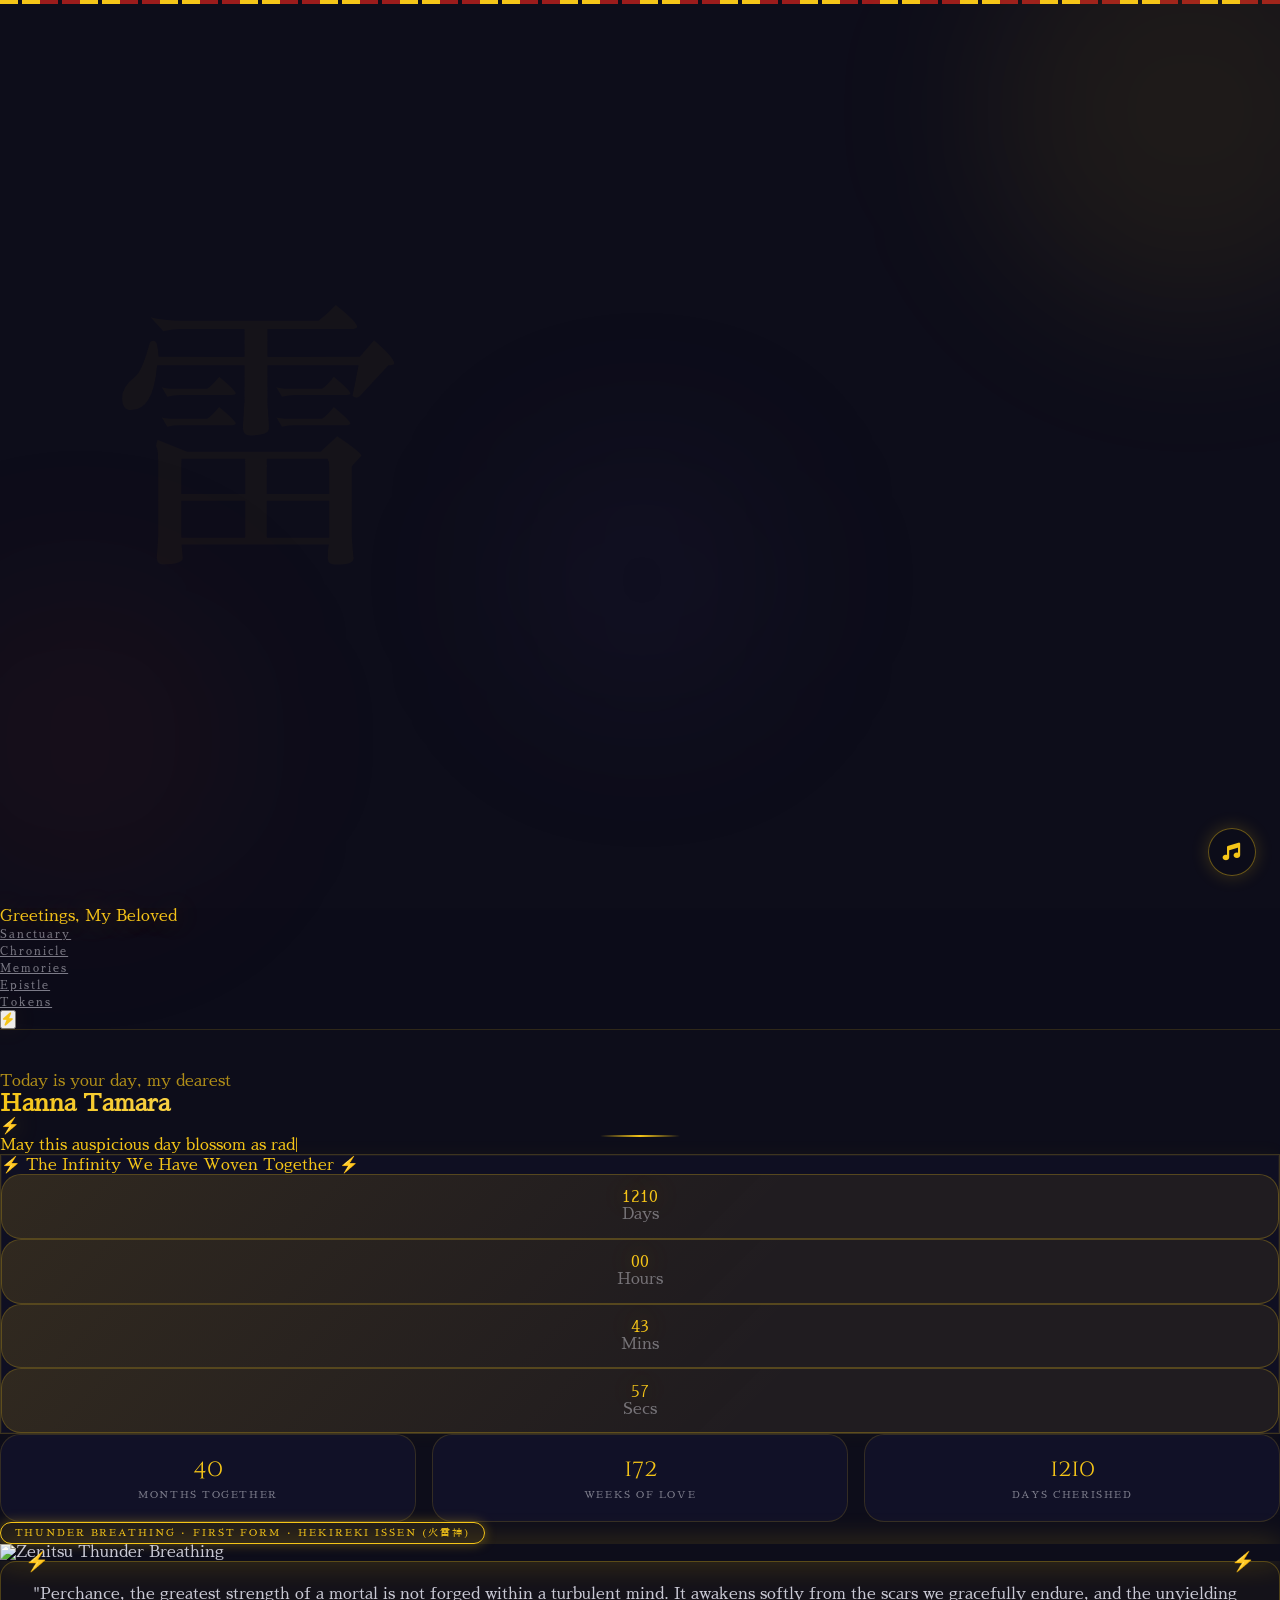
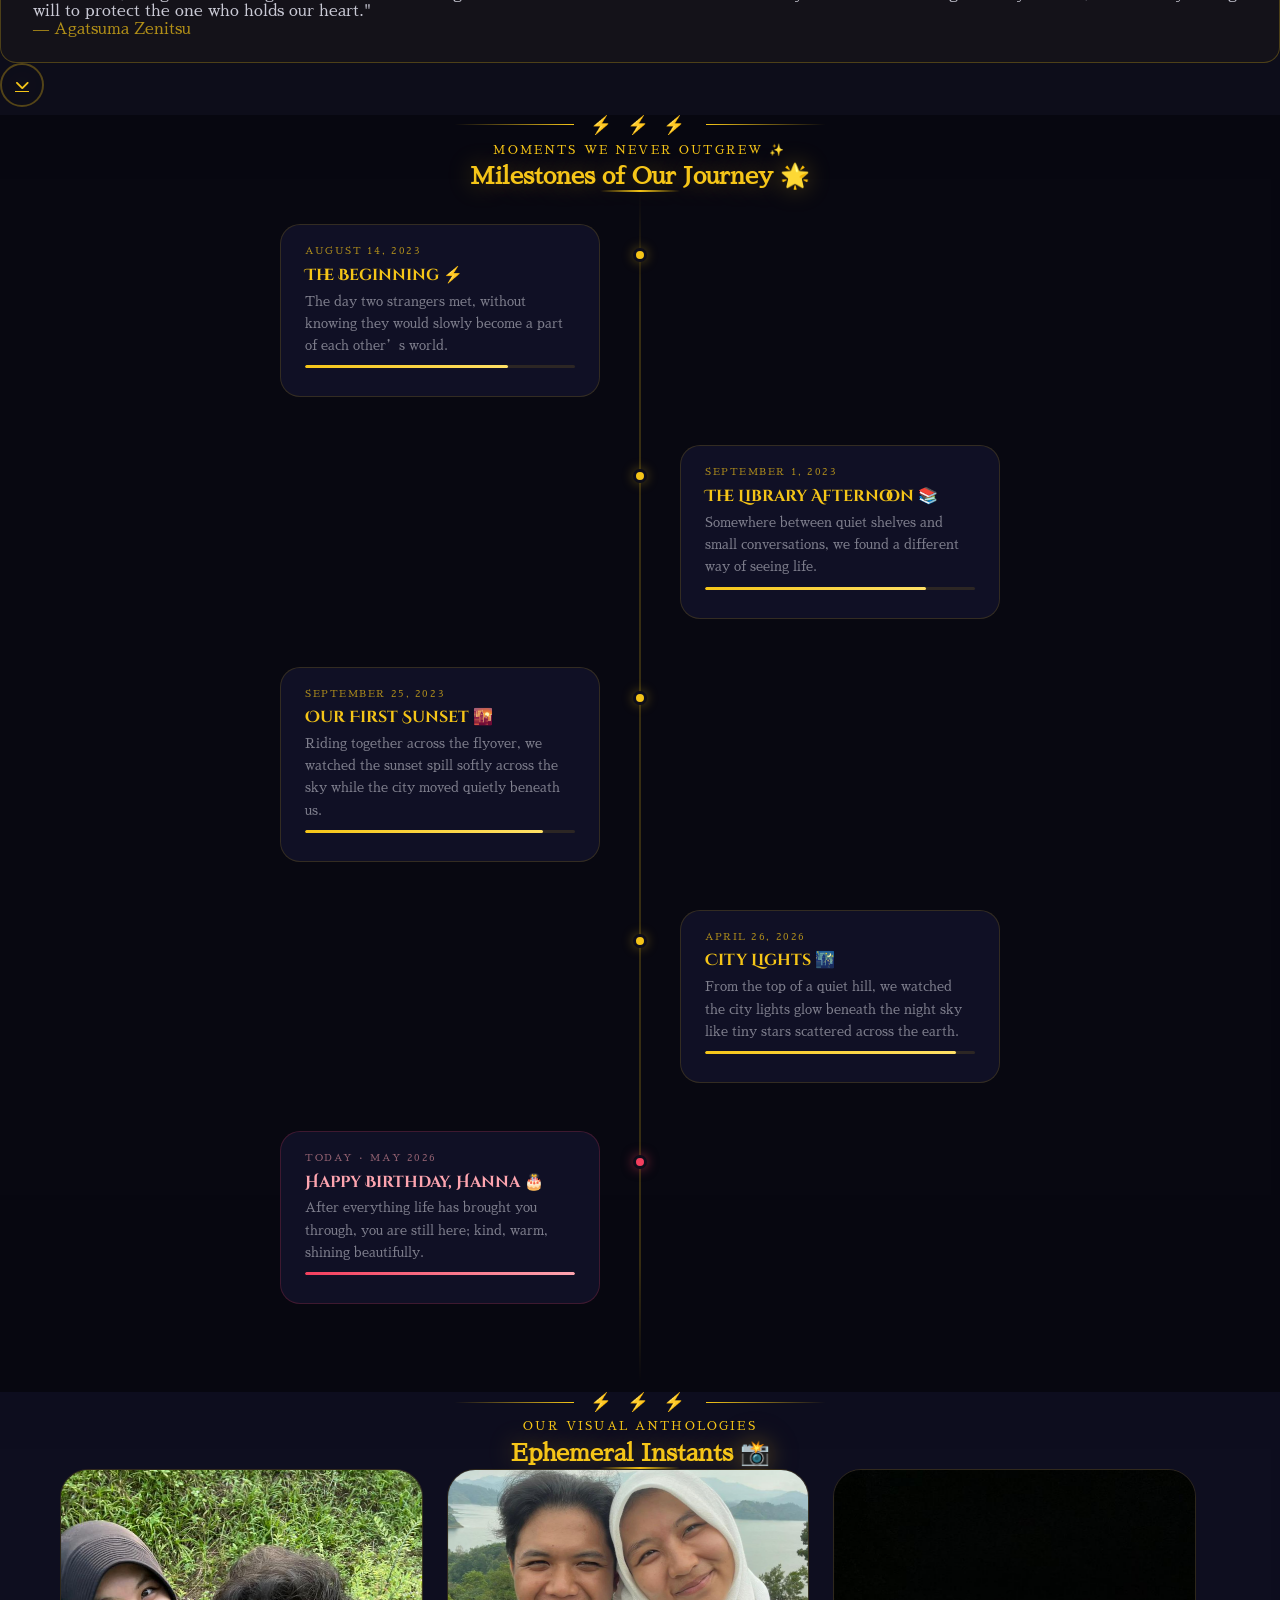
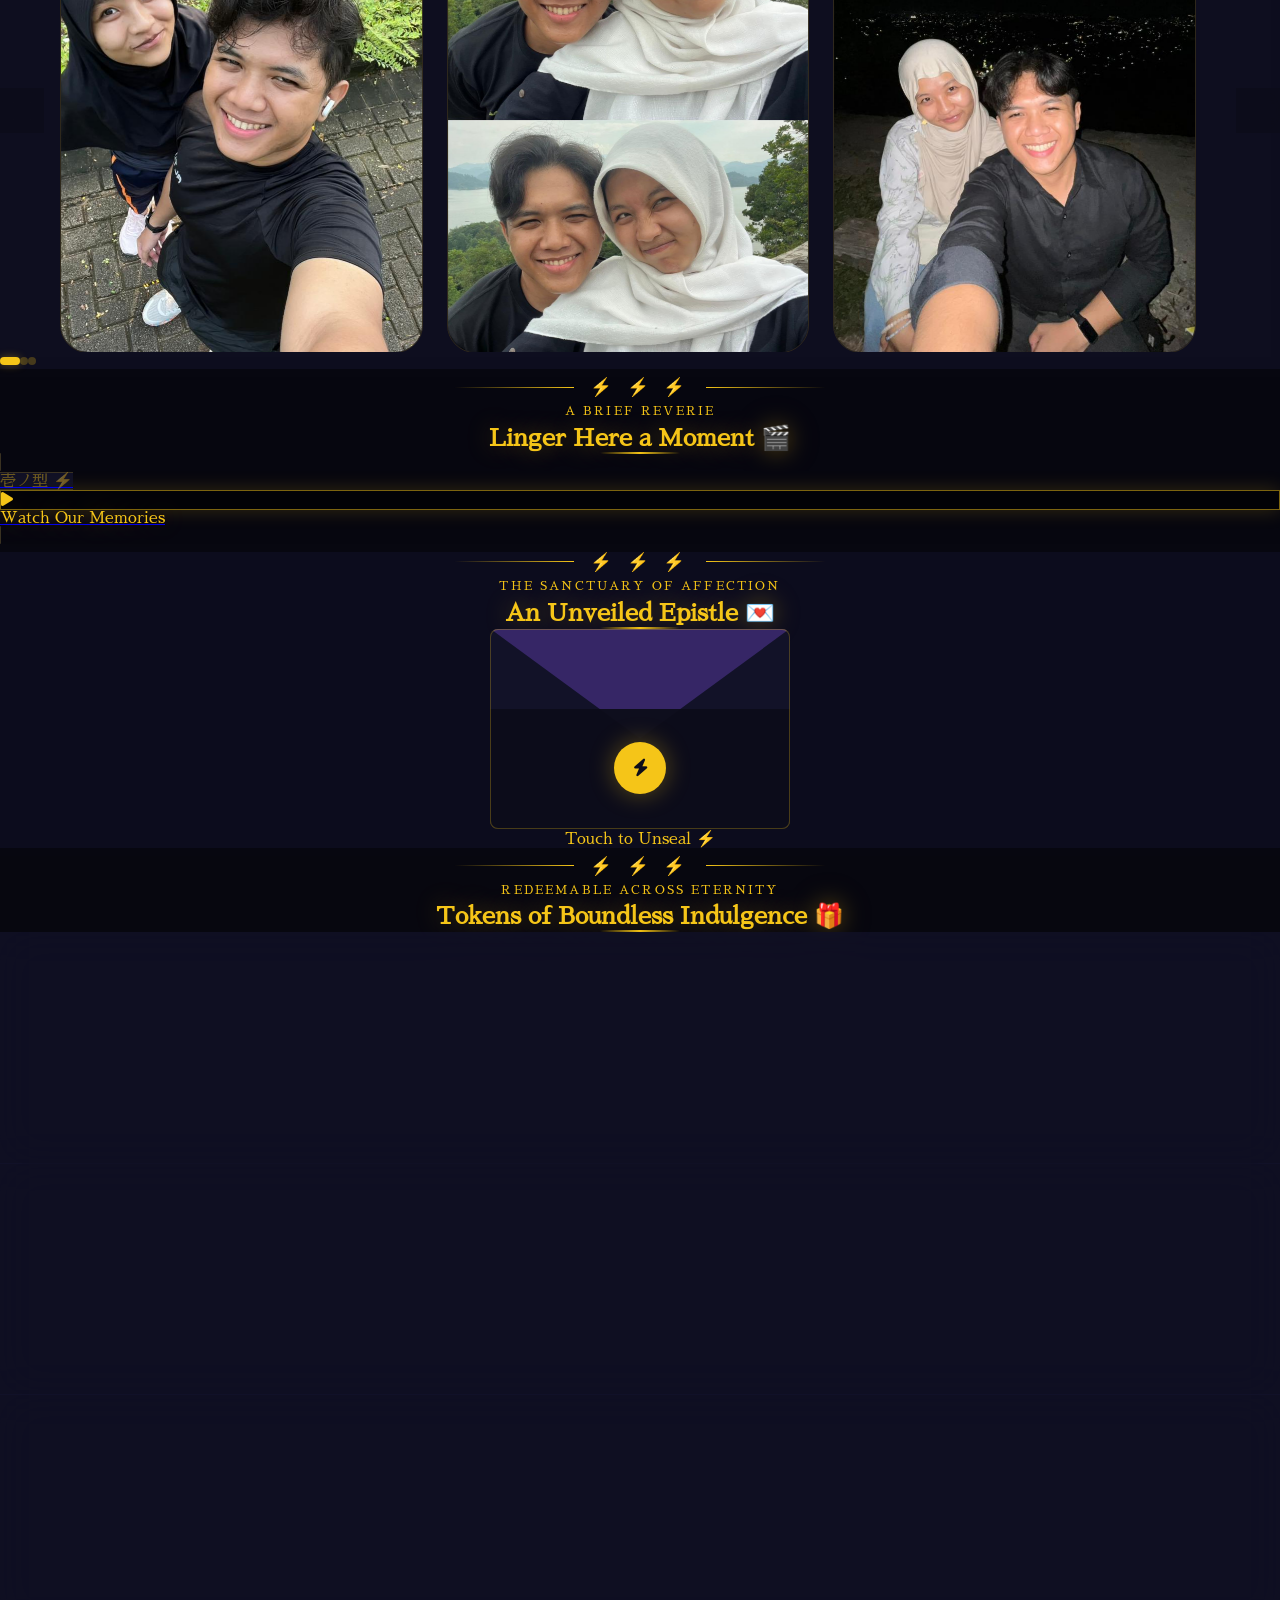
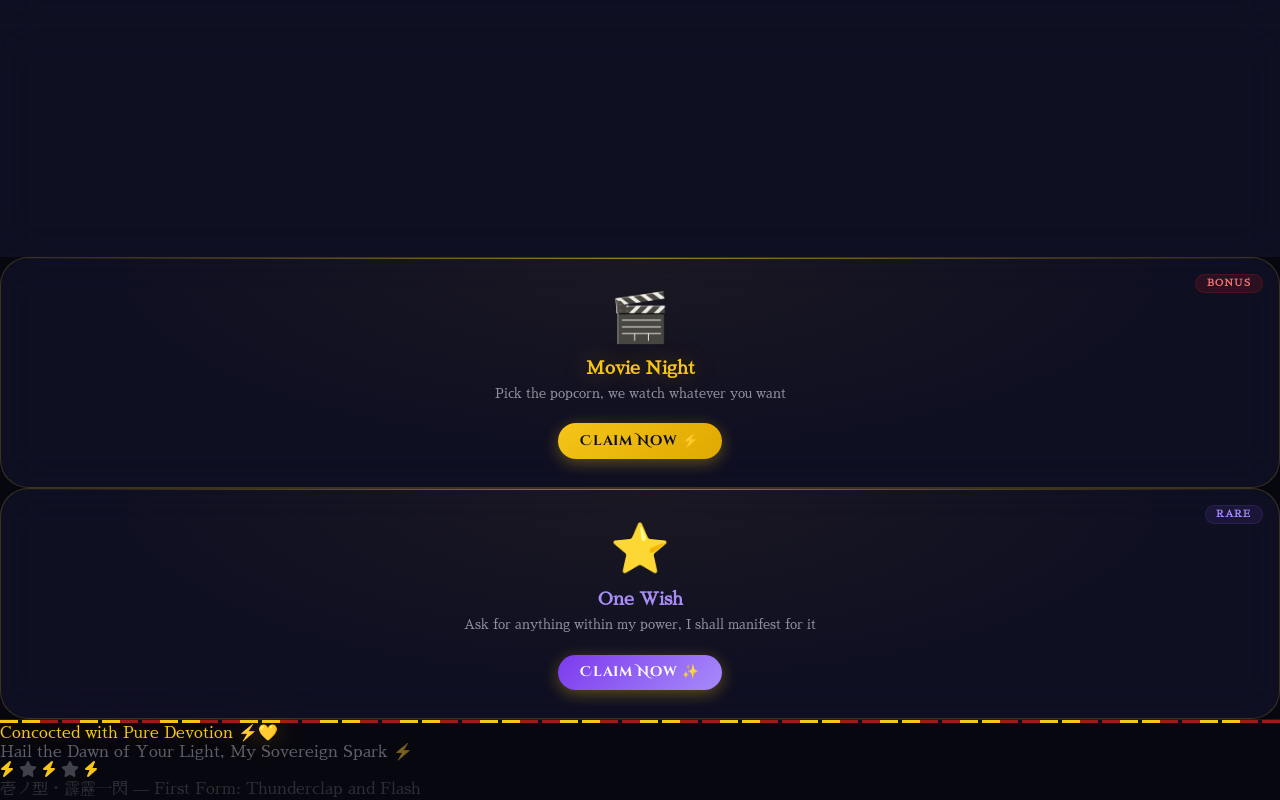
==== index.html @ a357ba79 "Update index.html" ====
<!DOCTYPE html>
<html lang="en">
<head>
  <meta charset="UTF-8" />
  <meta name="viewport" content="width=device-width, initial-scale=1.0" />
  <title>Hello dear!</title>

  <link rel="preconnect" href="https://fonts.googleapis.com" />
  <link rel="preconnect" href="https://fonts.gstatic.com" crossorigin />
  <link href="https://fonts.googleapis.com/css2?family=Cinzel+Decorative:wght@700;900&family=Sawarabi+Mincho&family=IM+Fell+English:ital@1&display=swap" rel="stylesheet" />

  <script src="https://cdn.tailwindcss.com"></script>
  <script>
    tailwind.config = {
      theme: {
        extend: {
          colors: {
            thunder:  { DEFAULT: '#f5c518', soft: '#ffe066', light: '#fff6cc', pale: '#fffae6' },
            crimson:  { DEFAULT: '#9b1c1c', soft: '#e53e3e', light: '#feb2b2' },
            midnight: { DEFAULT: '#0d0d1a', dark: '#07070f', panel: '#13132b' },
            smoke:    '#c9c9d4',
            haori:    '#3b2a6e',
          },
          fontFamily: {
            title:  ['"Cinzel Decorative"', 'serif'],
            jp:     ['"Sawarabi Mincho"', 'serif'],
            italic: ['"IM Fell English"', 'serif'],
          },
        },
      },
    };
  </script>

  <link rel="stylesheet" href="https://cdnjs.cloudflare.com/ajax/libs/font-awesome/6.5.2/css/all.min.css" />
  <script src="https://cdn.jsdelivr.net/npm/canvas-confetti@1.9.3/dist/confetti.browser.min.js"></script>

  <link rel="stylesheet" href="style.css" />

  <style>
    :root {
      --thunder: #f5c518;
      --thunder-glow: rgba(245,197,24,0.35);
      --crimson: #9b1c1c;
      --midnight: #0d0d1a;
      --haori: #3b2a6e;
      --smoke: #c9c9d4;
    }
    body { background: var(--midnight); color: var(--smoke); }

    /* Section sub override */
    .section-sub { color: var(--thunder) !important; }

    /* Coupon btn override */
    .coupon-btn {
      background: linear-gradient(135deg, #f5c518, #e0a800) !important;
      color: #0d0d1a !important; font-weight: 700 !important;
    }
  </style>
</head>
<body class="font-jp overflow-x-hidden">

  <!-- Haori Stripe -->
  <div class="haori-stripe fixed top-0 left-0 right-0 z-[60]"></div>

  <!-- Particles Canvas -->
  <canvas id="heartsCanvas" class="fixed inset-0 pointer-events-none z-0"></canvas>

  <!-- ══ NAV ══════════════════════════════════════ -->
  <nav class="fixed top-[4px] left-0 right-0 z-50 flex items-center justify-between px-6 py-4 nav-glass">
    <span class="font-title text-sm tracking-widest thunder-text">Greetings, My Beloved</span>
    <ul class="hidden md:flex gap-8 text-xs font-medium tracking-widest uppercase">
      <li><a href="#hero"     class="nav-link">Sanctuary</a></li>
      <li><a href="#timeline" class="nav-link">Chronicle</a></li>
      <li><a href="#gallery"  class="nav-link">Memories</a></li>
      <li><a href="#letter"   class="nav-link">Epistle</a></li>
      <li><a href="#coupons"  class="nav-link">Tokens</a></li>
    </ul>
    <button id="mobileMenuBtn" class="md:hidden text-xl thunder-text" aria-label="Menu">
      <i class="fas fa-bolt"></i>
    </button>
  </nav>

  <!-- Mobile Menu -->
  <div id="mobileMenu" class="mobile-menu fixed inset-0 z-40 flex flex-col items-center justify-center gap-8"
       style="background:rgba(7,7,15,0.97);backdrop-filter:blur(16px)">
    <button id="mobileMenuClose" class="absolute top-6 right-6 text-xl thunder-text"><i class="fas fa-times"></i></button>
    <a href="#hero"     class="mobile-nav-link font-title text-2xl tracking-widest thunder-text">Sanctuary</a>
    <a href="#timeline" class="mobile-nav-link font-title text-2xl tracking-widest thunder-text">Chronicle</a>
    <a href="#gallery"  class="mobile-nav-link font-title text-2xl tracking-widest thunder-text">Memories</a>
    <a href="#letter"   class="mobile-nav-link font-title text-2xl tracking-widest thunder-text">Epistle</a>
    <a href="#coupons"  class="mobile-nav-link font-title text-2xl tracking-widest thunder-text">Tokens</a>
    <a href="#hero"    class="mobile-nav-link font-title text-2xl tracking-widest thunder-text">Sanctuary</a>
    <a href="#gallery" class="mobile-nav-link font-title text-2xl tracking-widest thunder-text">Chronicles</a>
    <a href="#video"   class="mobile-nav-link font-title text-2xl tracking-widest thunder-text"></a>
    <a href="#letter"  class="mobile-nav-link font-title text-2xl tracking-widest thunder-text">Epistle</a>
    <a href="#coupons" class="mobile-nav-link font-title text-2xl tracking-widest thunder-text">Tokens</a>
  </div>

  <!-- ══ HERO ════════════════════════════════════ -->
  <section id="hero" class="relative min-h-screen flex flex-col items-center justify-center text-center px-4 pt-28 pb-16 z-10 overflow-hidden">

    <span class="kanji-bg select-none" style="top:50%;left:20%;transform:translate(-50%,-50%)">雷</span>

    <div class="blob blob-1" style="background:rgba(245,197,24,0.07)"></div>
    <div class="blob blob-2" style="background:rgba(155,28,28,0.07)"></div>
    <div class="blob blob-3" style="background:rgba(59,42,110,0.1)"></div>

    <!-- Floating badge -->
    <div class="float-badge breathing-badge mb-5 animate-fadein-up z-10">
      Thunder Breathing · First Form · 霹靂一閃
    </div>

    <p class="font-jp text-xs tracking-[.4em] uppercase animate-fadein-up mb-3 z-10" style="color:rgba(245,197,24,0.7);animation-delay:.1s">
      Today is your day, my dearest
    </p>

    <!-- Shimmer Heading -->
    <h1 class="font-title text-4xl md:text-6xl lg:text-7xl leading-tight animate-fadein-up mb-1 z-10 shimmer-text" style="animation-delay:.15s">
      <span id="heroName">Hanna Tamara</span>
    </h1>
    <div class="font-title text-2xl md:text-3xl thunder-text animate-fadein-up z-10" style="animation-delay:.2s">⚡</div>

    <div class="katana-line my-4 animate-fadein-up" style="animation-delay:.25s"></div>

    <!-- Typewriter -->
    <div class="min-h-[2.5rem] mb-6 z-10 animate-fadein-up" style="animation-delay:.35s">
      <p class="font-italic text-lg md:text-2xl italic" style="color:var(--thunder)">
        <span id="typewriter"></span><span class="typewriter-cursor">|</span>
      </p>
    </div>

    <!-- Countdown -->
    <div class="z-10 w-full max-w-xl backdrop-blur-md p-5 rounded-2xl mb-10 animate-fadein-up glow-border" style="animation-delay:.45s;background:rgba(19,19,43,0.5)">
      <p id="countdownLabel" class="text-xs uppercase tracking-[.3em] mb-4 font-medium" style="color:var(--thunder)">
        ⚡ The Infinity We Have Woven Together ⚡
      </p>
      <div class="flex gap-3 md:gap-4 justify-center" id="countdownDisplay">
        <div class="countdown-card min-w-[70px]" style="background:rgba(245,197,24,0.07);border:1px solid rgba(245,197,24,0.25)">
          <span id="cdDays"  class="block font-title text-2xl md:text-3xl thunder-text">000</span>
          <span class="text-[10px] uppercase tracking-widest" style="color:rgba(201,201,212,0.5)">Days</span>
        </div>
        <div class="countdown-card min-w-[70px]" style="background:rgba(245,197,24,0.07);border:1px solid rgba(245,197,24,0.25)">
          <span id="cdHours" class="block font-title text-2xl md:text-3xl thunder-text">00</span>
          <span class="text-[10px] uppercase tracking-widest" style="color:rgba(201,201,212,0.5)">Hours</span>
        </div>
        <div class="countdown-card min-w-[70px]" style="background:rgba(245,197,24,0.07);border:1px solid rgba(245,197,24,0.25)">
          <span id="cdMins"  class="block font-title text-2xl md:text-3xl thunder-text">00</span>
          <span class="text-[10px] uppercase tracking-widest" style="color:rgba(201,201,212,0.5)">Mins</span>
        </div>
        <div class="countdown-card min-w-[70px]" style="background:rgba(245,197,24,0.07);border:1px solid rgba(245,197,24,0.25)">
          <span id="cdSecs"  class="block font-title text-2xl md:text-3xl thunder-text">00</span>
          <span class="text-[10px] uppercase tracking-widest" style="color:rgba(201,201,212,0.5)">Secs</span>
        </div>
      </div>
    </div>

    <!-- Stats Row (21st.dev bento-style) -->
    <div class="stats-grid z-10 w-full max-w-xl mb-10 animate-fadein-up" style="animation-delay:.55s">
      <div class="stat-card stagger-1 reveal">
        <span class="stat-num" id="statMonths">0</span>
        <span class="stat-lbl">Months Together</span>
      </div>
      <div class="stat-card stagger-2 reveal">
        <span class="stat-num" id="statWeeks">0</span>
        <span class="stat-lbl">Weeks of Love</span>
      </div>
      <div class="stat-card stagger-3 reveal">
        <span class="stat-num" id="statDays2">0</span>
        <span class="stat-lbl">Days Cherished</span>
      </div>
    </div>

    <!-- Zenitsu GIF + Quote -->
    <div class="z-10 w-full max-w-xl animate-fadein-up px-2" style="animation-delay:.65s">
      <div class="breathing-badge mb-5 text-center">
        Thunder Breathing · First Form · Hekireki Issen (火雷神)
      </div>
      <div class="mb-5 overflow-hidden rounded-xl border shadow-lg flex items-center justify-center bg-black/20" style="border-color:rgba(245,197,24,0.4);box-shadow:0 0 30px rgba(245,197,24,0.25)">
        <img src="assets/gif/zenitsu.gif" alt="Zenitsu Thunder Breathing" class="w-full h-full object-cover" />
      </div>
      <div class="scroll-box">
        <p class="font-jp text-sm leading-relaxed text-justify" style="color:var(--smoke)">
          "Perchance, the greatest strength of a mortal is not forged within a turbulent mind. It awakens softly from the scars we gracefully endure, and the unyielding will to protect the one who holds our heart."
        </p>
        <p class="text-xs mt-3 tracking-widest text-right" style="color:var(--thunder);opacity:.7">— Agatsuma Zenitsu</p>
      </div>
    </div>

    <a href="#timeline" class="scroll-indicator mt-12 animate-fadein-up thunder-text" style="animation-delay:.75s" aria-label="Scroll down">
      <i class="fas fa-chevron-down"></i>
    </a>
  </section>

  <!-- ══ TIMELINE ════════════════════════════════ -->
  <section id="timeline" class="relative z-10 py-24 px-6" style="background:rgba(7,7,15,0.85)">
    <div class="max-w-4xl mx-auto">
      <div class="section-heading reveal">
        <div class="bolt-divider">⚡ ⚡ ⚡</div>
        <p class="section-sub font-title text-xs tracking-[.3em] uppercase">Moments We Never Outgrew ✨</p>
        <h2 class="section-title font-title thunder-text text-3xl md:text-5xl mt-2">Milestones of Our Journey 🌟</h2>
        <div class="katana-line mt-4"></div>
      </div>

<div class="timeline mt-16">

  <div class="timeline-item reveal stagger-1">
    <div class="timeline-dot"></div>
    <div class="timeline-content spotlight-card">
      <p class="timeline-date">August 14, 2023</p>
      <h3 class="timeline-title">The Beginning ⚡</h3>
      <p class="timeline-desc">
        The day two strangers met, without knowing they would slowly become a part of each other’s world.
      </p>
      <div class="love-progress-bar mt-3">
        <div class="love-progress-fill" style="width:75%"></div>
      </div>
    </div>
  </div>

  <div class="timeline-item reveal stagger-2">
    <div class="timeline-dot"></div>
    <div class="timeline-content spotlight-card">
      <p class="timeline-date">September 1, 2023</p>
      <h3 class="timeline-title">The Library Afternoon 📚</h3>
      <p class="timeline-desc">
        Somewhere between quiet shelves and small conversations, we found a different way of seeing life.
      </p>
      <div class="love-progress-bar mt-3">
        <div class="love-progress-fill" style="width:82%"></div>
      </div>
    </div>
  </div>

<div class="timeline-item reveal stagger-3">
  <div class="timeline-dot"></div>
  <div class="timeline-content spotlight-card">
    <p class="timeline-date">September 25, 2023</p>
    <h3 class="timeline-title">Our First Sunset 🌇</h3>
    <p class="timeline-desc">
      Riding together across the flyover, we watched the sunset spill softly across the sky while the city moved quietly beneath us.
    </p>
    <div class="love-progress-bar mt-3">
      <div class="love-progress-fill" style="width:88%"></div>
    </div>
  </div>
</div>
  
<div class="timeline-item reveal stagger-4">
  <div class="timeline-dot"></div>
  <div class="timeline-content spotlight-card">
    <p class="timeline-date">April 26, 2026</p>
    <h3 class="timeline-title">City Lights 🌃</h3>
    <p class="timeline-desc">
      From the top of a quiet hill, we watched the city lights glow beneath the night sky like tiny stars scattered across the earth.
    </p>
    <div class="love-progress-bar mt-3">
      <div class="love-progress-fill" style="width:93%"></div>
    </div>
  </div>

</div>
  <div class="timeline-item reveal stagger-5">
    <div class="timeline-dot" style="background:#f43f5e;box-shadow:0 0 12px rgba(244,63,94,0.5)"></div>
    <div class="timeline-content spotlight-card" style="border-color:rgba(244,63,94,0.2)">
      <p class="timeline-date" style="color:rgba(253,164,175,0.8)">Today · May 2026</p>
      <h3 class="timeline-title" style="color:#fda4af">Happy Birthday, Hanna 🎂</h3>
      <p class="timeline-desc">
        After everything life has brought you through, you are still here; kind, warm, shining beautifully.
      </p>
      <div class="love-progress-bar mt-3">
        <div class="love-progress-fill" style="width:100%;background:linear-gradient(90deg,#f43f5e,#fda4af)"></div>
      </div>
    </div>
  </div>
</div>

  <!-- ══ GALLERY ═════════════════════════════════ -->
  <section id="gallery" class="relative z-10 py-24 px-6" style="background:rgba(19,19,43,0.55)">
    <div class="max-w-6xl mx-auto">
      <div class="section-heading reveal">
        <div class="bolt-divider">⚡ ⚡ ⚡</div>
        <p class="section-sub font-title text-xs tracking-[.3em] uppercase">Our Visual Anthologies</p>
        <h2 class="section-title font-title thunder-text text-3xl md:text-5xl mt-2">Ephemeral Instants 📸</h2>
        <div class="katana-line mt-4"></div>
      </div>

      <!-- Classic Slider (remaining photos) -->
      <div class="mt-8 reveal">
        <p class="text-center text-xs tracking-widest uppercase mb-6" style="color:rgba(245,197,24,0.5)"/p>
        <div class="gallery-slider-wrapper">
          <button class="slider-btn slider-prev" id="galleryPrev" aria-label="Previous"><i class="fas fa-chevron-left"></i></button>
          <div style="overflow:hidden;flex:1">
            <div class="gallery-slider" id="gallerySlider">
              <div class="gallery-slide"><div class="gallery-card"><img src="assets/images/photo5.jpg" alt="Memory 5" loading="lazy" /><div class="gallery-overlay"><p class="font-title text-yellow-300 text-lg tracking-wider">Botanical Garden 🌲</p></div></div></div>
              <div class="gallery-slide"><div class="gallery-card"><img src="assets/images/photo6.jpg" alt="Memory 6" loading="lazy" /><div class="gallery-overlay"><p class="font-title text-yellow-300 text-lg tracking-wider">Batu Tegi 🏔️</p></div></div></div>
              <div class="gallery-slide"><div class="gallery-card"><img src="assets/images/photo7.jpg" alt="Memory 7" loading="lazy" /><div class="gallery-overlay"><p class="font-title text-yellow-300 text-lg tracking-wider">My Universe 🌏</p></div></div></div>
            </div>
          </div>
          <button class="slider-btn slider-next" id="galleryNext" aria-label="Next"><i class="fas fa-chevron-right"></i></button>
        </div>
        <div class="flex justify-center gap-2 mt-4" id="galleryDots"></div>
      </div>
    </div>
  </section>

  <!-- ══ VIDEO ═══════════════════════════════════ -->
  <section id="video" class="relative z-10 py-24 px-6" style="background:rgba(7,7,15,0.8)">
    <div class="max-w-4xl mx-auto">
      <div class="section-heading reveal">
        <div class="bolt-divider">⚡ ⚡ ⚡</div>
        <p class="section-sub font-title text-xs tracking-[.3em] uppercase">A Brief Reverie</p>
        <h2 class="section-title font-title thunder-text text-3xl md:text-5xl mt-2">Linger Here a Moment 🎬</h2>
        <div class="katana-line mt-4"></div>
      </div>

      <div class="mt-12 flex justify-center w-full max-w-2xl mx-auto px-4 reveal">
        <a href="https://www.youtube.com/watch?v=rvy2miiTcHg"
           target="_blank"
           class="group relative block w-full aspect-video rounded-2xl overflow-hidden spotlight-card shadow-[0_0_30px_rgba(245,197,24,0.05)]">
          <div class="absolute inset-0 bg-cover bg-center opacity-50 group-hover:opacity-30 group-hover:scale-105 transition-all duration-700"
               style="background-image:url('https://img.youtube.com/vi/rvy2miiTcHg/maxresdefault.jpg')"></div>
          <div class="absolute inset-0" style="background:linear-gradient(to top, #0d0d1a 0%, transparent 50%)"></div>
          <span class="absolute bottom-3 right-4 text-xs tracking-widest" style="color:rgba(245,197,24,0.4)">壱ノ型 ⚡</span>
          <div class="absolute inset-0 flex flex-col items-center justify-center gap-4">
            <div class="w-16 h-16 md:w-20 md:h-20 rounded-full flex items-center justify-center text-xl shadow-lg transition-all duration-500 group-hover:scale-110"
                 style="background:rgba(0,0,0,0.6);border:1px solid rgba(245,197,24,0.5);color:var(--thunder);box-shadow:0 0 20px rgba(245,197,24,0.2)">
              <i class="fas fa-play ml-1 animate-pulse group-hover:animate-none"></i>
            </div>
            <div class="text-center px-6">
              <p class="font-title text-sm md:text-lg tracking-wider thunder-text drop-shadow">Watch Our Memories</p>
              <p class="text-[10px] md:text-xs tracking-widest uppercase mt-1" style="color:rgba(201,201,212,0.5)"></p>
            </div>
          </div>
        </a>
      </div>
    </div>
  </section>

  <!-- ══ LETTER ══════════════════════════════════ -->
  <section id="letter" class="relative z-10 py-24 px-6" style="background:rgba(19,19,43,0.5)">
    <div class="max-w-3xl mx-auto">
      <div class="section-heading reveal">
        <div class="bolt-divider">⚡ ⚡ ⚡</div>
        <p class="section-sub font-title text-xs tracking-[.3em] uppercase">The Sanctuary of Affection</p>
        <h2 class="section-title font-title thunder-text text-3xl md:text-5xl mt-2">An Unveiled Epistle 💌</h2>
        <div class="katana-line mt-4"></div>
      </div>

      <div class="mt-12 flex flex-col items-center">
        <div class="envelope-wrapper reveal" id="envelopeWrapper" role="button" tabindex="0" aria-label="Open the parchment">
          <div class="envelope" id="envelope">
            <div class="envelope-back"></div>
            <div class="envelope-flap" id="envelopeFlap"></div>
            <div class="envelope-front">
              <div class="envelope-seal" id="envelopeSeal" style="background:var(--thunder)">
                <i class="fas fa-bolt" style="color:#0d0d1a;font-size:1.1rem"></i>
              </div>
            </div>
          </div>
          <p class="mt-6 text-xs font-medium tracking-widest uppercase animate-pulse" style="color:var(--thunder)">
            Touch to Unseal ⚡
          </p>
        </div>

        <div class="letter-reveal" id="letterReveal">
          <div class="letter-paper" id="letterPaper">
            <div class="letter-decoration-top">⚡ ⚡ ⚡</div>
            <p class="font-title text-3xl md:text-4xl thunder-text mb-6">Unto My Fondest Desire,</p>
            <div class="letter-body font-jp text-sm leading-loose">
   
<p>Sayang, belakangan ini rasanya aku sering merenung tentang banyak hal (seperti biasa, hehe). Tentang bagaimana kehadiran seseorang ternyata bisa perlahan mengubah cara kita memandang hidup.</p>

<p>Melalui dirimu, aku belajar melihat banyak hal dari sudut pandang yang berbeda. Aku mengerti bahwasannya rasa syukur tidak selalu lahir dari hidup yang mudah, tetapi dari hati yang tetap teguh walaupun sudah melewati banyak hal yang melelahkan.</p>

<p>Aku tau hidup mungkin tidak selalu memelukmu dengan lembut. Ada banyak hal yang datang tanpa permisi, banyak keadaan yang pelan-pelan membentukmu menjadi sosok wanita yang lebih kuat dan tegar. Tapi yang selalu membuatku kagum, setelah semua itu, kamu tetap menjadi sosok yang hangat, tetap peduli dengan orang lain walau dengan keterbatasanmu, dan tetap bisa tersenyum dengan tulus walau sambil menyembunyikan luka:) </p>

<p>Dulu aku sering berpikir bahwa manusia bisa dinilai hanya dari cara mereka berbicara, berpikir, dan memandang segala sesuatu. Sampai akhirnya aku sadar, nggak semua orang benar-benar punya ruang, waktu, dan kesempatan untuk hidup dengan utuh. Sebagian dari mereka cuma sedang sibuk bertahan dan mungkin kamu adalah salah satunya... Salah satu hal yang membuatku semakin mengagumimu... di tengah banyak hal yang pernah mencoba menjatuhkanmu, kamu tidak pernah kehilangan dirimu sendiri.</p>

<p>Mengenalmu membuatku jatuh cinta untuk kedua kalinya, namun bukan hanya kepadamu, tetapi juga kepada kehidupan itu sendiri. Hadirmu membuat banyak hal terasa lebih ringan, kamu mengajarkanku bahwa kebahagiaan ternyata tidak selalu hadir dalam hal-hal besar, kadang ia hanya berupa rasa nyaman saat bersama seseorang yang tepat.</p>

<p>di hari ini, usiamu sudah bertambah... dan aku hanya berharap hidup bisa memelukmu dengan lebih lembut. Semoga semua hal baik yang selama ini kamu simpan diam-diam perlahan menemukan jalannya, dan semoga apa pun yang menunggu di depan sana... kita tetap bisa berjalan bersama selama mungkin. Walau kita sama-sama tahu, suatu saat semuanya akan berakhir, namun percayalah sayang... dengan hadirmu, hidup ini selalu terasa abadi dan berarti. Cinta selayaknya memang diciptkan untuk abadi, di dalam raga yang fana ini.</p>


              <p class="font-title text-2xl md:text-3xl thunder-text">Evermore Thine,</p>
              <p class="font-title text-xl md:text-2xl mt-1" style="color:var(--smoke)">Your Faithful Sovereign ⚡💛</p>
            </div>
            <div class="letter-decoration-bottom">⚡ ⚡ ⚡</div>
          </div>
        </div>
      </div>
    </div>
  </section>

  <!-- ══ COUPONS ════════════════════════════════ -->
  <section id="coupons" class="relative z-10 py-24 px-6" style="background:rgba(7,7,15,0.9)">
    <div class="max-w-5xl mx-auto">
      <div class="section-heading reveal">
        <div class="bolt-divider">⚡ ⚡ ⚡</div>
        <p class="section-sub font-title text-xs tracking-[.3em] uppercase">Redeemable Across Eternity</p>
        <h2 class="section-title font-title thunder-text text-3xl md:text-5xl mt-2">Tokens of Boundless Indulgence 🎁</h2>
        <div class="katana-line mt-4"></div>
      </div>

      <div class="grid grid-cols-1 sm:grid-cols-2 lg:grid-cols-3 gap-6 mt-12" id="couponsGrid">

        <div class="coupon-card reveal stagger-1" data-emoji="🍦" data-label="Free Ice Cream">
          <div class="coupon-badge" style="background:rgba(245,197,24,0.15);color:var(--thunder);border:1px solid rgba(245,197,24,0.3)">TOKEN</div>
          <div class="coupon-icon">🍦</div>
          <h3 class="coupon-title font-title thunder-text">Free Ice Cream</h3>
          <p class="coupon-desc font-jp text-xs" style="color:rgba(201,201,212,0.7)">One scoop of your favourite flavour, anytime you want it!</p>
          <button class="coupon-btn font-title tracking-widest">Claim Now ⚡</button>
          <div class="coupon-holes"><span></span><span></span></div>
        </div>

        <div class="coupon-card reveal stagger-2" data-emoji="🤗" data-label="Unlimited Hugs">
          <div class="coupon-badge" style="background:rgba(245,197,24,0.15);color:var(--thunder);border:1px solid rgba(245,197,24,0.3)">TOKEN</div>
          <div class="coupon-icon">🤗</div>
          <h3 class="coupon-title font-title thunder-text">Unlimited Hugs</h3>
          <p class="coupon-desc font-jp text-xs" style="color:rgba(201,201,212,0.7)">Valid for as many hugs as you need, no expiry date</p>
          <button class="coupon-btn font-title tracking-widest">Claim Now ⚡</button>
          <div class="coupon-holes"><span></span><span></span></div>
        </div>

        <div class="coupon-card reveal stagger-3" data-emoji="🌅" data-label="Serendipitous Escapade">
          <div class="coupon-badge" style="background:rgba(245,197,24,0.15);color:var(--thunder);border:1px solid rgba(245,197,24,0.3)">TOKEN</div>
          <div class="coupon-icon">🌅</div>
          <h3 class="coupon-title font-title thunder-text">Surprise Date</h3>
          <p class="coupon-desc font-jp text-xs" style="color:rgba(201,201,212,0.7)">I plan everything, just show up and enjoy the magic</p>
          <button class="coupon-btn font-title tracking-widest">Claim Now ⚡</button>
          <div class="coupon-holes"><span></span><span></span></div>
        </div>

        <div class="coupon-card reveal stagger-1" data-emoji="🍜" data-label="Comfort Fo od Date">
          <div class="coupon-badge" style="background:rgba(155,28,28,0.2);color:#f87171;border:1px solid rgba(155,28,28,0.3)">BONUS</div>
          <div class="coupon-icon">🍜</div>
          <h3 class="coupon-title font-title thunder-text">Comfort Fo od Date</h3>
          <p class="coupon-desc font-jp text-xs" style="color:rgba(201,201,212,0.7)">Your choice, my treat anywhere you crave to go</p>
          <button class="coupon-btn font-title tracking-widest">Claim Now ⚡</button>
          <div class="coupon-holes"><span></span><span></span></div>
        </div>

        <div class="coupon-card reveal stagger-2" data-emoji="🎬" data-label="Movie Night">
          <div class="coupon-badge" style="background:rgba(155,28,28,0.2);color:#f87171;border:1px solid rgba(155,28,28,0.3)">BONUS</div>
          <div class="coupon-icon">🎬</div>
          <h3 class="coupon-title font-title thunder-text">Movie Night</h3>
          <p class="coupon-desc font-jp text-xs" style="color:rgba(201,201,212,0.7)">Pick the popcorn, we watch whatever you want</p>
          <button class="coupon-btn font-title tracking-widest">Claim Now ⚡</button>
          <div class="coupon-holes"><span></span><span></span></div>
        </div>

        <div class="coupon-card reveal stagger-3" data-emoji="⭐" data-label="One Wish">
          <div class="coupon-badge" style="background:rgba(59,42,110,0.3);color:#a78bfa;border:1px solid rgba(59,42,110,0.5)">RARE</div>
          <div class="coupon-icon">⭐</div>
          <h3 class="coupon-title font-title" style="color:#a78bfa">One Wish</h3>
          <p class="coupon-desc font-jp text-xs" style="color:rgba(201,201,212,0.7)">Ask for anything within my power, I shall manifest for it</p>
          <button class="coupon-btn font-title tracking-widest" style="background:linear-gradient(135deg,#7c3aed,#a78bfa) !important;color:white !important">Claim Now ✨</button>
          <div class="coupon-holes"><span></span><span></span></div>
        </div>

      </div>
    </div>
  </section>

  <!-- ══ FOOTER ══════════════════════════════════ -->
  <footer class="relative z-10 py-12 text-center" style="background:rgba(7,7,15,1);border-top:1px solid rgba(245,197,24,0.12)">
    <div class="haori-stripe w-24 mx-auto mb-5 rounded-full" style="height:3px"></div>
    <p class="font-title text-2xl md:text-3xl thunder-text mb-2">Concocted with Pure Devotion ⚡💛</p>
    <p class="text-xs tracking-[.3em] uppercase font-jp" style="color:rgba(201,201,212,0.45)">
      Hail the Dawn of Your Light, My Sovereign Spark ⚡
    </p>
    <div class="mt-6 flex justify-center gap-5 text-lg" style="color:var(--thunder)">
      <i class="fas fa-bolt animate-heartbeat"></i>
      <i class="fas fa-star" style="color:rgba(201,201,212,0.3)"></i>
      <i class="fas fa-bolt animate-heartbeat" style="animation-delay:.3s"></i>
      <i class="fas fa-star" style="color:rgba(201,201,212,0.3)"></i>
      <i class="fas fa-bolt animate-heartbeat" style="animation-delay:.6s"></i>
    </div>
    <p class="mt-5 text-xs font-jp" style="color:rgba(201,201,212,0.2)">壱ノ型・霹靂一閃 — First Form: Thunderclap and Flash</p>
  </footer>

  <!-- ══ COUPON MODAL ═════════════════════════ -->
  <div id="couponModal" class="coupon-modal" role="dialog" aria-modal="true" aria-labelledby="modalTitle">
    <div class="coupon-modal-box">
      <div id="modalEmoji" class="text-6xl mb-4"></div>
      <h3 id="modalTitle" class="font-title text-3xl thunder-text mb-2"></h3>
      <p class="font-jp text-sm mb-6" style="color:var(--smoke)">The covenant has been invoked! ⚡<br/>Present this seal unto me to manifest its reality.</p>
      <button id="modalClose" class="coupon-btn font-title tracking-widest">Seal Now ⚡</button>
    </div>
  </div>

  <!-- ══ AUDIO ═══════════════════════════════════ -->
  <audio id="bgMusic" loop preload="auto">
    <source src="assets/music/bgm.mp3" type="audio/mpeg" />
  </audio>

  <button id="musicBtn" aria-label="Toggle music"
    style="position:fixed;bottom:1.5rem;right:1.5rem;z-index:999;width:3rem;height:3rem;border-radius:50%;border:1.5px solid rgba(245,197,24,0.4);background:rgba(13,13,26,0.9);backdrop-filter:blur(8px);color:#f5c518;font-size:1.1rem;cursor:pointer;display:flex;align-items:center;justify-content:center;box-shadow:0 0 18px rgba(245,197,24,0.2);transition:all .3s ease;">
    <i class="fas fa-music" id="musicIcon"></i>
  </button>

  <script>
    const audio = document.getElementById('bgMusic');
    const musicBtn = document.getElementById('musicBtn');
    const musicIcon = document.getElementById('musicIcon');
    let playing = false, playPromise = null, pendingPause = false;
    function fadeIn() { audio.volume = 0; const f = setInterval(() => { audio.volume = Math.min(audio.volume + 0.02, 0.6); if (audio.volume >= 0.6) clearInterval(f); }, 80); }
    function safePlay() { pendingPause = false; playPromise = audio.play(); if (playPromise !== undefined) { playPromise.then(() => { playPromise = null; if (pendingPause) { audio.pause(); playing = false; musicIcon.className = 'fas fa-volume-xmark'; musicBtn.style.opacity = '0.5'; } else { playing = true; musicIcon.className = 'fas fa-music'; musicBtn.style.opacity = '1'; fadeIn(); } }).catch(() => { playPromise = null; playing = false; }); } }
    function safePause() { if (playPromise !== null) { pendingPause = true; } else { audio.pause(); playing = false; musicIcon.className = 'fas fa-volume-xmark'; musicBtn.style.opacity = '0.5'; } }
    function onFirstInteract() { if (!playing && playPromise === null) safePlay(); document.removeEventListener('click', onFirstInteract); document.removeEventListener('touchstart', onFirstInteract); document.removeEventListener('keydown', onFirstInteract); }
    document.addEventListener('click', onFirstInteract);
    document.addEventListener('touchstart', onFirstInteract);
    document.addEventListener('keydown', onFirstInteract);
    safePlay();
    musicBtn.addEventListener('click', (e) => { e.stopPropagation(); document.removeEventListener('click', onFirstInteract); document.removeEventListener('touchstart', onFirstInteract); document.removeEventListener('keydown', onFirstInteract); if (playing) safePause(); else safePlay(); });
  </script>

  <script src="script.js"></script>
</body>
</html>
---- style.css ----
/* ============================================================
   BIRTHDAY WEBSITE — style.css (UPGRADED v2)
   Zenitsu Thunder Breathing — Dark Gold Edition
   21st.dev style components + Framer Motion-inspired animations
   ============================================================ */

:root {
  --thunder: #f5c518;
  --thunder-glow: rgba(245,197,24,0.35);
  --thunder-dim: rgba(245,197,24,0.12);
  --crimson: #9b1c1c;
  --midnight: #0d0d1a;
  --midnight-panel: #13132b;
  --haori: #3b2a6e;
  --smoke: #c9c9d4;
  --smoke-dim: rgba(201,201,212,0.6);
  --gold-glow: 0 0 24px rgba(245,197,24,0.4), 0 0 60px rgba(245,197,24,0.15);
  --transition: all 0.35s cubic-bezier(0.4,0,0.2,1);
  --radius-xl: 1.25rem;
  --radius-2xl: 1.75rem;
}

*, *::before, *::after { box-sizing: border-box; margin: 0; padding: 0; }
html { scroll-behavior: smooth; font-size: 16px; }
body { font-family: 'Sawarabi Mincho', serif; background: var(--midnight); color: var(--smoke); min-height: 100vh; overflow-x: hidden; }
img { display: block; width: 100%; height: 100%; object-fit: cover; }

/* ── Haori Stripe ── */
.haori-stripe {
  height: 4px;
  background: repeating-linear-gradient(
    90deg,
    #f5c518 0px, #f5c518 18px, #0d0d1a 18px, #0d0d1a 22px,
    #f5c518 22px, #f5c518 40px, #9b1c1c 40px, #9b1c1c 58px,
    #0d0d1a 58px, #0d0d1a 62px, #9b1c1c 62px, #9b1c1c 80px
  );
}

/* ── Nav ── */
.nav-glass {
  background: rgba(13,13,26,0.85);
  backdrop-filter: blur(20px);
  -webkit-backdrop-filter: blur(20px);
  border-bottom: 1px solid rgba(245,197,24,0.12);
}
.nav-link {
  position: relative;
  color: var(--smoke-dim);
  transition: var(--transition);
  font-size: 0.7rem;
  letter-spacing: 0.18em;
}
.nav-link::after {
  content: '';
  position: absolute;
  bottom: -3px; left: 0;
  width: 0; height: 1.5px;
  background: var(--thunder);
  border-radius: 2px;
  transition: width 0.35s ease;
}
.nav-link:hover { color: var(--thunder); }
.nav-link:hover::after { width: 100%; }

/* ── Mobile Menu ── */
.mobile-menu { transform: translateX(100%); transition: transform 0.4s cubic-bezier(0.4,0,0.2,1); }
.mobile-menu.open { transform: translateX(0); }

/* ── Thunder Text ── */
.thunder-text {
  color: var(--thunder);
  text-shadow: 0 0 24px var(--thunder-glow), 0 0 60px rgba(245,197,24,0.1);
}

/* ── Bolt Divider ── */
.bolt-divider {
  display: flex; align-items: center; gap: 1rem; justify-content: center;
  margin: 0.5rem 0; color: var(--thunder);
  letter-spacing: .3rem; font-size: 1.1rem;
}
.bolt-divider::before, .bolt-divider::after {
  content: ''; flex: 1; max-width: 120px; height: 1px;
  background: linear-gradient(to right, transparent, var(--thunder));
}
.bolt-divider::after { background: linear-gradient(to left, transparent, var(--thunder)); }

/* ── Katana Line ── */
.katana-line {
  width: 80px; height: 2px;
  background: linear-gradient(90deg, transparent, var(--thunder), transparent);
  margin: 0 auto;
}

/* ── Kanji BG ── */
.kanji-bg {
  position: absolute;
  font-size: clamp(8rem, 25vw, 18rem);
  font-family: 'Sawarabi Mincho', serif;
  color: rgba(245,197,24,0.03);
  user-select: none; pointer-events: none; line-height: 1; z-index: 0;
}

/* ── Blobs ── */
.blob {
  position: absolute; border-radius: 50%;
  filter: blur(80px); pointer-events: none; z-index: 0;
  animation: blobFloat 12s ease-in-out infinite alternate;
}
.blob-1 { width:420px; height:420px; top:-100px; right:-120px; animation-duration:14s; }
.blob-2 { width:320px; height:320px; bottom:0; left:-80px; animation-duration:10s; animation-delay:-4s; }
.blob-3 { width:260px; height:260px; top:50%; left:40%; animation-duration:16s; animation-delay:-7s; }
@keyframes blobFloat {
  0%   { transform: translate(0,0) scale(1); }
  100% { transform: translate(30px,-30px) scale(1.07); }
}

/* ── Breathing Badge ── */
.breathing-badge {
  display: inline-block;
  border: 1.5px solid var(--thunder);
  color: var(--thunder);
  font-size: .65rem;
  letter-spacing: .18em;
  text-transform: uppercase;
  padding: .25rem .85rem;
  border-radius: 999px;
  background: rgba(245,197,24,0.07);
  box-shadow: 0 0 12px var(--thunder-glow);
}

/* ── Scroll Box ── */
.scroll-box {
  border: 1.5px solid rgba(245,197,24,0.25);
  border-radius: 1rem;
  background: rgba(245,197,24,0.03);
  padding: 1.5rem 2rem;
  position: relative;
}
.scroll-box::before, .scroll-box::after {
  content: '⚡'; position: absolute; font-size: 1.2rem; top: -0.75rem;
}
.scroll-box::before { left: 1.5rem; }
.scroll-box::after  { right: 1.5rem; }

/* ── Typewriter ── */
.typewriter-cursor {
  display: inline-block; width: 2px; color: var(--thunder);
  animation: cursorBlink 0.75s step-end infinite;
}
@keyframes cursorBlink { 50% { opacity: 0; } }

/* ── Countdown ── */
.countdown-card {
  display: flex; flex-direction: column; align-items: center;
  border-radius: var(--radius-xl);
  padding: .9rem 1.2rem; min-width: 72px;
  transition: var(--transition);
  position: relative; overflow: hidden;
}
.countdown-card::before {
  content: '';
  position: absolute; inset: 0;
  background: linear-gradient(135deg, rgba(245,197,24,0.08) 0%, transparent 60%);
  pointer-events: none;
}
.countdown-card:hover { transform: translateY(-4px) scale(1.04); }

/* ── Section Headings ── */
.section-heading { text-align: center; }
.section-sub { font-size: .75rem; text-transform: uppercase; letter-spacing: .18em; color: var(--thunder) !important; }
.section-title { margin-top: .35rem; }

/* ── Scroll Indicator ── */
.scroll-indicator {
  display: inline-flex; align-items: center; justify-content: center;
  width: 44px; height: 44px; border-radius: 50%;
  border: 2px solid rgba(245,197,24,0.3);
  color: var(--thunder); font-size: .9rem;
  animation: scrollBounce 2s ease-in-out infinite;
  transition: var(--transition);
}
.scroll-indicator:hover { background: rgba(245,197,24,0.1); border-color: var(--thunder); }
@keyframes scrollBounce { 0%,100%{transform:translateY(0);} 50%{transform:translateY(8px);} }

/* ============================================================
   21ST.DEV STYLE COMPONENTS
   ============================================================ */

/* ── Spotlight Card (hover glow) ── */
.spotlight-card {
  position: relative;
  background: rgba(19,19,43,0.8);
  border: 1px solid rgba(245,197,24,0.18);
  border-radius: var(--radius-2xl);
  overflow: hidden;
  transition: border-color 0.3s ease, transform 0.3s ease;
}
.spotlight-card::before {
  content: '';
  position: absolute;
  width: 200px; height: 200px;
  background: radial-gradient(circle, rgba(245,197,24,0.15) 0%, transparent 70%);
  border-radius: 50%;
  pointer-events: none;
  transform: translate(-50%, -50%);
  opacity: 0;
  transition: opacity 0.3s ease;
  z-index: 0;
  left: var(--mouse-x, 50%);
  top: var(--mouse-y, 50%);
}
.spotlight-card:hover::before { opacity: 1; }
.spotlight-card:hover { border-color: rgba(245,197,24,0.45); transform: translateY(-4px); }

/* ── Bento Grid ── */

/* ── Animated Text Shimmer ── */
@keyframes textShimmer {
  0%   { background-position: -200% center; }
  100% { background-position: 200% center; }
}
.shimmer-text {
  background: linear-gradient(
    90deg,
    var(--thunder) 0%,
    #fff8dc 30%,
    var(--thunder) 60%,
    #ffe066 80%,
    var(--thunder) 100%
  );
  background-size: 200% auto;
  -webkit-background-clip: text;
  -webkit-text-fill-color: transparent;
  background-clip: text;
  animation: textShimmer 4s linear infinite;
}

/* ── Magnetic Button ── */
.magnetic-btn {
  position: relative;
  display: inline-flex; align-items: center; justify-content: center; gap: .5rem;
  padding: .75rem 2rem;
  border-radius: 999px;
  background: linear-gradient(135deg, #f5c518, #e0a800);
  color: #0d0d1a;
  font-weight: 700;
  font-family: 'Cinzel Decorative', serif;
  letter-spacing: .1em;
  font-size: .8rem;
  border: none; cursor: pointer;
  transition: transform 0.15s ease, box-shadow 0.3s ease;
  box-shadow: 0 4px 20px rgba(245,197,24,0.4);
  overflow: hidden;
}
.magnetic-btn::before {
  content: '';
  position: absolute; inset: 0;
  background: linear-gradient(135deg, rgba(255,255,255,0.2) 0%, transparent 60%);
  opacity: 0; transition: opacity 0.3s ease;
}
.magnetic-btn:hover::before { opacity: 1; }
.magnetic-btn:hover { box-shadow: 0 8px 35px rgba(245,197,24,0.6); }
.magnetic-btn:active { transform: scale(0.96); }

/* ── Glassmorphism Coupon Card ── */
.coupon-card {
  background: rgba(19,19,43,0.7);
  backdrop-filter: blur(20px);
  -webkit-backdrop-filter: blur(20px);
  border: 1px solid rgba(245,197,24,0.2);
  border-radius: var(--radius-2xl);
  padding: 2rem 1.5rem 1.75rem;
  text-align: center;
  position: relative;
  overflow: hidden;
  transition: var(--transition);
  cursor: default;
}
.coupon-card::before {
  content: '';
  position: absolute; top: 0; left: 0; right: 0; height: 1px;
  background: linear-gradient(90deg, transparent, rgba(245,197,24,0.6), transparent);
}
.coupon-card::after {
  content: '';
  position: absolute; inset: 0;
  background: radial-gradient(ellipse at top, rgba(245,197,24,0.05) 0%, transparent 60%);
  pointer-events: none;
}
.coupon-card:hover {
  transform: translateY(-8px) scale(1.02);
  border-color: rgba(245,197,24,0.5);
  box-shadow: 0 20px 60px rgba(245,197,24,0.1);
}

.coupon-badge {
  position: absolute; top: 1rem; right: 1rem;
  font-size: .6rem; font-weight: 700; letter-spacing: .12em;
  padding: .2rem .65rem; border-radius: 100px;
}
.coupon-icon { font-size: 3rem; margin-bottom: .75rem; animation: iconWiggle 4s ease-in-out infinite; }
@keyframes iconWiggle {
  0%,90%,100%{transform:rotate(0);} 92%{transform:rotate(-8deg);} 96%{transform:rotate(8deg);}
}
.coupon-title { font-size: 1.1rem; font-weight: 700; margin-bottom: .4rem; }
.coupon-desc  { font-size: .8rem; line-height: 1.5; margin-bottom: 1.25rem; }
.coupon-btn {
  display: inline-flex; align-items: center; gap: .4rem;
  padding: .55rem 1.4rem; border-radius: 100px;
  background: linear-gradient(135deg, #f5c518, #e0a800) !important;
  color: #0d0d1a !important; font-size: .85rem; font-weight: 700 !important;
  border: none; cursor: pointer;
  transition: var(--transition);
  box-shadow: 0 4px 16px rgba(245,197,24,0.35);
  font-family: 'Cinzel Decorative', serif;
  letter-spacing: .05em;
  position: relative; z-index: 1;
}
.coupon-btn:hover { transform: translateY(-2px); box-shadow: 0 8px 28px rgba(245,197,24,0.5); }
.coupon-btn:active { transform: scale(0.97); }

.coupon-holes {
  position: absolute; left: 0; right: 0; bottom: 0;
  display: flex; justify-content: space-between;
  pointer-events: none;
}
.coupon-holes span {
  display: block; width: 24px; height: 24px;
  border-radius: 50%;
  background: var(--midnight);
  border: 1.5px dashed rgba(245,197,24,0.2);
  margin-bottom: -12px;
}
.coupon-holes span:first-child { margin-left: -12px; }
.coupon-holes span:last-child  { margin-right: -12px; }
.coupon-card.used { opacity: 0.55; filter: grayscale(0.6); pointer-events: none; }

/* ── Coupon Modal ── */
.coupon-modal {
  position: fixed; inset: 0; z-index: 100;
  background: rgba(7,7,15,0.7);
  backdrop-filter: blur(12px);
  display: flex; align-items: center; justify-content: center; padding: 1.5rem;
  opacity: 0; pointer-events: none; transition: opacity 0.35s ease;
}
.coupon-modal.open { opacity: 1; pointer-events: all; }
.coupon-modal-box {
  background: rgba(19,19,43,0.95);
  border: 1px solid rgba(245,197,24,0.3);
  border-radius: var(--radius-2xl);
  padding: 3rem 2rem; text-align: center; max-width: 360px; width: 100%;
  box-shadow: 0 30px 80px rgba(0,0,0,0.5), 0 0 0 1px rgba(245,197,24,0.05);
  transform: scale(0.85) translateY(20px);
  transition: transform 0.4s cubic-bezier(0.34,1.56,0.64,1);
}
.coupon-modal.open .coupon-modal-box { transform: scale(1) translateY(0); }

/* ── Timeline Section ── */
.timeline {
  position: relative;
  padding: 2rem 0;
}
.timeline::before {
  content: '';
  position: absolute;
  left: 50%; top: 0; bottom: 0;
  width: 1px;
  background: linear-gradient(to bottom, transparent, rgba(245,197,24,0.4) 10%, rgba(245,197,24,0.4) 90%, transparent);
  transform: translateX(-50%);
}
.timeline-item {
  display: flex;
  justify-content: flex-end;
  padding-right: calc(50% + 2.5rem);
  margin-bottom: 3rem;
  position: relative;
}
.timeline-item:nth-child(even) {
  justify-content: flex-start;
  padding-right: 0;
  padding-left: calc(50% + 2.5rem);
}
.timeline-dot {
  position: absolute;
  left: 50%; top: 1.5rem;
  transform: translateX(-50%);
  width: 14px; height: 14px;
  border-radius: 50%;
  background: var(--thunder);
  border: 3px solid var(--midnight);
  box-shadow: 0 0 12px var(--thunder-glow);
  z-index: 2;
}
.timeline-content {
  background: rgba(19,19,43,0.8);
  border: 1px solid rgba(245,197,24,0.15);
  border-radius: var(--radius-xl);
  padding: 1.25rem 1.5rem;
  max-width: 320px;
  width: 100%;
  transition: var(--transition);
}
.timeline-content:hover {
  border-color: rgba(245,197,24,0.4);
  transform: translateY(-3px);
  box-shadow: 0 8px 30px rgba(245,197,24,0.06);
}
.timeline-date {
  font-size: .65rem; letter-spacing: .15em; text-transform: uppercase;
  color: var(--thunder); opacity: .7; margin-bottom: .4rem;
}
.timeline-title { font-family: 'Cinzel Decorative', serif; font-size: 1rem; color: var(--thunder); margin-bottom: .3rem; }
.timeline-desc  { font-size: .82rem; line-height: 1.7; color: var(--smoke-dim); }

@media (max-width: 640px) {
  .timeline::before { left: 1rem; }
  .timeline-item, .timeline-item:nth-child(even) {
    padding-right: 0; padding-left: 3.5rem; justify-content: flex-start;
  }
  .timeline-dot { left: 1rem; }
  .timeline-content { max-width: 100%; }
}

/* ── Gallery (Old Slider kept + new Bento) ── */
.gallery-slider-wrapper {
  position: relative;
  display: flex; align-items: center; gap: 1rem;
}
.gallery-slider {
  display: flex;
  gap: 1.5rem;
  overflow: visible;
  will-change: transform;
}
.gallery-slide { flex: 0 0 calc(100% - 2rem); max-width: calc(min(420px, 100% - 2rem)); }
@media (min-width: 640px) { .gallery-slide { flex: 0 0 calc(50% - 1.5rem); } }
@media (min-width: 1024px) { .gallery-slide { flex: 0 0 calc(33.333% - 1.5rem); } }

.gallery-card {
  border-radius: var(--radius-2xl);
  overflow: hidden;
  aspect-ratio: 3/4;
  position: relative;
  border: 1px solid rgba(245,197,24,0.15);
  transition: var(--transition);
}
.gallery-card:hover { border-color: rgba(245,197,24,0.45); box-shadow: 0 0 30px rgba(245,197,24,0.1); }
.gallery-card img { width:100%; height:100%; object-fit:cover; display:block; }
.gallery-overlay {
  position:absolute; inset:0;
  background: linear-gradient(to top, rgba(13,13,26,0.92) 0%, transparent 60%);
  display:flex; align-items:flex-end; justify-content:center;
  padding: 1.25rem;
  opacity:0; transition: opacity 0.35s ease;
}
.gallery-card:hover .gallery-overlay { opacity:1; }

.slider-btn {
  flex-shrink: 0; width: 44px; height: 44px; border-radius: 50%;
  background: rgba(13,13,26,0.8);
  border: 1px solid rgba(245,197,24,0.3);
  color: var(--thunder); font-size: .9rem; cursor: pointer;
  display: flex; align-items: center; justify-content: center;
  transition: var(--transition); backdrop-filter: blur(8px); z-index: 2;
}
.slider-btn:hover { background: rgba(245,197,24,0.15); border-color: var(--thunder); }

.gallery-dot {
  width: 8px; height: 8px; border-radius: 50%;
  background: rgba(245,197,24,0.25); border: none; cursor: pointer;
  transition: var(--transition); padding: 0;
}
.gallery-dot.active { background: var(--thunder); box-shadow: 0 0 8px var(--thunder-glow); width: 20px; border-radius: 4px; }

/* ── Envelope / Letter ── */
.envelope-wrapper {
  display: flex; flex-direction: column; align-items: center;
  cursor: pointer; transition: var(--transition);
}
.envelope-wrapper:hover { transform: translateY(-4px); }

.envelope {
  position: relative; width: 300px; height: 200px;
  transition: transform 0.5s ease;
}
.envelope-back {
  position: absolute; inset: 0;
  background: rgba(19,19,43,0.9);
  border: 1.5px solid rgba(245,197,24,0.25);
  border-radius: 0.5rem;
  clip-path: polygon(0 0, 100% 0, 100% 100%, 0 100%);
}
.envelope-flap {
  position: absolute; top: 0; left: 0; right: 0;
  height: 55%;
  background: rgba(59,42,110,0.9);
  border: 1.5px solid rgba(245,197,24,0.25);
  border-bottom: none;
  transform-origin: top center;
  transition: transform 0.6s cubic-bezier(0.4,0,0.2,1);
  clip-path: polygon(0 0, 100% 0, 50% 100%);
  border-radius: 0.5rem 0.5rem 0 0;
}
.envelope-flap.open { transform: rotateX(-180deg); }

.envelope-front {
  position: absolute; bottom: 0; left: 0; right: 0; height: 60%;
  background: rgba(13,13,26,0.95);
  border: 1.5px solid rgba(245,197,24,0.25);
  border-top: none;
  border-radius: 0 0 0.5rem 0.5rem;
  display: flex; align-items: center; justify-content: center;
}
.envelope-seal {
  width: 52px; height: 52px; border-radius: 50%;
  display: flex; align-items: center; justify-content: center;
  box-shadow: 0 0 24px var(--thunder-glow); z-index: 4;
  transition: var(--transition);
  animation: sealPulse 2.5s ease-in-out infinite;
}
@keyframes sealPulse {
  0%,100%{box-shadow:0 0 16px var(--thunder-glow);}
  50%{box-shadow:0 0 32px rgba(245,197,24,0.6);}
}
.envelope.opened .envelope-seal { transform: scale(0); opacity: 0; }

/* ── Letter Reveal ── */
.letter-reveal { width: 100%; max-height: 0; overflow: hidden; transition: max-height 0.8s cubic-bezier(0.4,0,0.2,1); margin-top: 0; }
.letter-reveal.open { max-height: 2400px; margin-top: 2rem; }

.letter-paper {
  background: rgba(19,19,43,0.9);
  border-radius: var(--radius-2xl);
  padding: 3rem 2.5rem;
  box-shadow: 0 20px 60px rgba(0,0,0,0.3), inset 0 0 0 1px rgba(245,197,24,0.08);
  position: relative;
  opacity: 0; transform: translateY(20px);
  transition: opacity 0.6s ease 0.4s, transform 0.6s ease 0.4s;
  background-image: repeating-linear-gradient(
    transparent, transparent 31px,
    rgba(245,197,24,0.04) 31px, rgba(245,197,24,0.04) 32px
  );
  background-size: 100% 32px; background-position: 0 56px;
}
.letter-reveal.open .letter-paper { opacity: 1; transform: translateY(0); }
.letter-decoration-top, .letter-decoration-bottom {
  text-align: center; color: var(--thunder); letter-spacing: .5em; font-size: 1rem;
}
.letter-decoration-top  { margin-bottom: 1.5rem; }
.letter-decoration-bottom { margin-top: 1.5rem; }
.letter-body p { font-size: .95rem; line-height: 2.1; color: var(--smoke); margin-bottom: 1.25rem; }
@media (max-width: 480px) { .letter-paper { padding: 2rem 1.25rem; } }

/* ── Animated Stats Row ── */
.stats-grid {
  display: grid;
  grid-template-columns: repeat(auto-fit, minmax(120px, 1fr));
  gap: 1rem;
}
.stat-card {
  background: rgba(19,19,43,0.8);
  border: 1px solid rgba(245,197,24,0.15);
  border-radius: var(--radius-xl);
  padding: 1.25rem;
  text-align: center;
  transition: var(--transition);
  position: relative; overflow: hidden;
}
.stat-card::before {
  content: '';
  position: absolute; bottom: 0; left: 0; right: 0; height: 2px;
  background: linear-gradient(90deg, transparent, var(--thunder), transparent);
  opacity: 0; transition: opacity 0.3s ease;
}
.stat-card:hover::before { opacity: 1; }
.stat-card:hover { border-color: rgba(245,197,24,0.4); transform: translateY(-4px); }
.stat-num { font-family: 'Cinzel Decorative', serif; font-size: 1.5rem; color: var(--thunder); line-height: 1.2; display: block; }
.stat-lbl { font-size: .65rem; letter-spacing: .15em; text-transform: uppercase; color: var(--smoke-dim); margin-top: .3rem; display: block; }

/* ── Particle BG ── */
#heartsCanvas { z-index: 0; opacity: 0.5; }

/* ── Glow Orbs ── */
.glow-orb {
  position: absolute; border-radius: 50%;
  pointer-events: none; z-index: 0;
  animation: orbFloat 15s ease-in-out infinite alternate;
  filter: blur(60px);
}
@keyframes orbFloat {
  0%   { transform: translate(0,0); }
  100% { transform: translate(40px,-40px); }
}

/* ── Reveal Animations ── */
.animate-fadein-up {
  opacity: 0; transform: translateY(28px);
  animation: fadeInUp 0.75s cubic-bezier(0.4,0,0.2,1) forwards;
}
@keyframes fadeInUp { to { opacity: 1; transform: translateY(0); } }

.animate-heartbeat { animation: heartbeat 1.4s ease-in-out infinite; }
@keyframes heartbeat {
  0%,100%{transform:scale(1);} 14%{transform:scale(1.3);} 28%{transform:scale(1);}
  42%{transform:scale(1.3);} 70%{transform:scale(1);}
}

.reveal { opacity: 0; transform: translateY(40px); transition: opacity 0.7s ease, transform 0.7s ease; }
.reveal.visible { opacity: 1; transform: translateY(0); }

/* ── Stagger Reveal ── */
.stagger-1 { transition-delay: 0.05s !important; }
.stagger-2 { transition-delay: 0.12s !important; }
.stagger-3 { transition-delay: 0.19s !important; }
.stagger-4 { transition-delay: 0.26s !important; }

/* ── Nav Glass ── */
.nav-glass { background: rgba(13,13,26,0.85) !important; border-bottom: 1px solid rgba(245,197,24,0.15) !important; }

/* ── Text Gradient Heading (21st.dev style) ── */
.gradient-heading {
  background: linear-gradient(135deg, var(--thunder) 0%, #fff8dc 40%, var(--thunder) 80%);
  -webkit-background-clip: text;
  -webkit-text-fill-color: transparent;
  background-clip: text;
}

/* ── Hover Underline Animate ── */
.hover-underline {
  position: relative; display: inline-block;
}
.hover-underline::after {
  content: ''; position: absolute; bottom: -2px; left: 0;
  width: 0; height: 1.5px;
  background: var(--thunder); border-radius: 2px;
  transition: width 0.3s ease;
}
.hover-underline:hover::after { width: 100%; }

/* ── Floating Badge ── */
@keyframes floatBadge {
  0%,100% { transform: translateY(0); }
  50%      { transform: translateY(-6px); }
}
.float-badge { animation: floatBadge 3s ease-in-out infinite; }

/* ── Number Ticker ── */
@keyframes tickerIn { from { transform: translateY(100%); opacity:0;} to {transform:translateY(0); opacity:1;} }
.ticker-val { display: inline-block; animation: tickerIn 0.4s cubic-bezier(0.4,0,0.2,1); }

/* ── Glow Line Border ── */
.glow-border {
  border: 1px solid rgba(245,197,24,0.2);
  box-shadow: inset 0 0 0 1px rgba(245,197,24,0.05), 0 0 20px rgba(245,197,24,0.04);
}

/* ── Progress Bar ── */
.love-progress-bar {
  height: 3px;
  background: rgba(245,197,24,0.12);
  border-radius: 999px;
  overflow: hidden;
  margin: .5rem 0;
}
.love-progress-fill {
  height: 100%;
  background: linear-gradient(90deg, var(--thunder), #ffe066);
  border-radius: 999px;
  transform: scaleX(0);
  transform-origin: left;
  transition: transform 1.2s cubic-bezier(0.4,0,0.2,1);
}
.love-progress-fill.animate { transform: scaleX(1); }

/* ── Coupon used ── */
.coupon-card.used { opacity: 0.55; filter: grayscale(0.6); pointer-events: none; }
.coupon-card.used .coupon-btn { background: #555 !important; box-shadow: none; }

/* ── Thunder GIF ── */
.thunder-gif-wrapper { display: flex; justify-content: center; }
.thunder-gif {
  width: 220px; max-width: 80vw; height: auto; display: block;
  filter: drop-shadow(0 0 12px rgba(245,197,24,.45)) drop-shadow(0 0 30px rgba(245,197,24,.25));
  animation: thunderFloat 3s ease-in-out infinite;
}
@keyframes thunderFloat { 0%,100%{transform:translateY(0);} 50%{transform:translateY(-10px);} }

/* ── Video Section ── */
.video-container { position: relative; width: 100%; padding-bottom: 56.25%; height: 0; }
.video-container iframe { position: absolute; top: 0; left: 0; width: 100%; height: 100%; }

/* Scrollbar */
::-webkit-scrollbar { width: 6px; }
::-webkit-scrollbar-track { background: var(--midnight); }
::-webkit-scrollbar-thumb { background: rgba(245,197,24,0.3); border-radius: 3px; }
::-webkit-scrollbar-thumb:hover { background: rgba(245,197,24,0.5); }
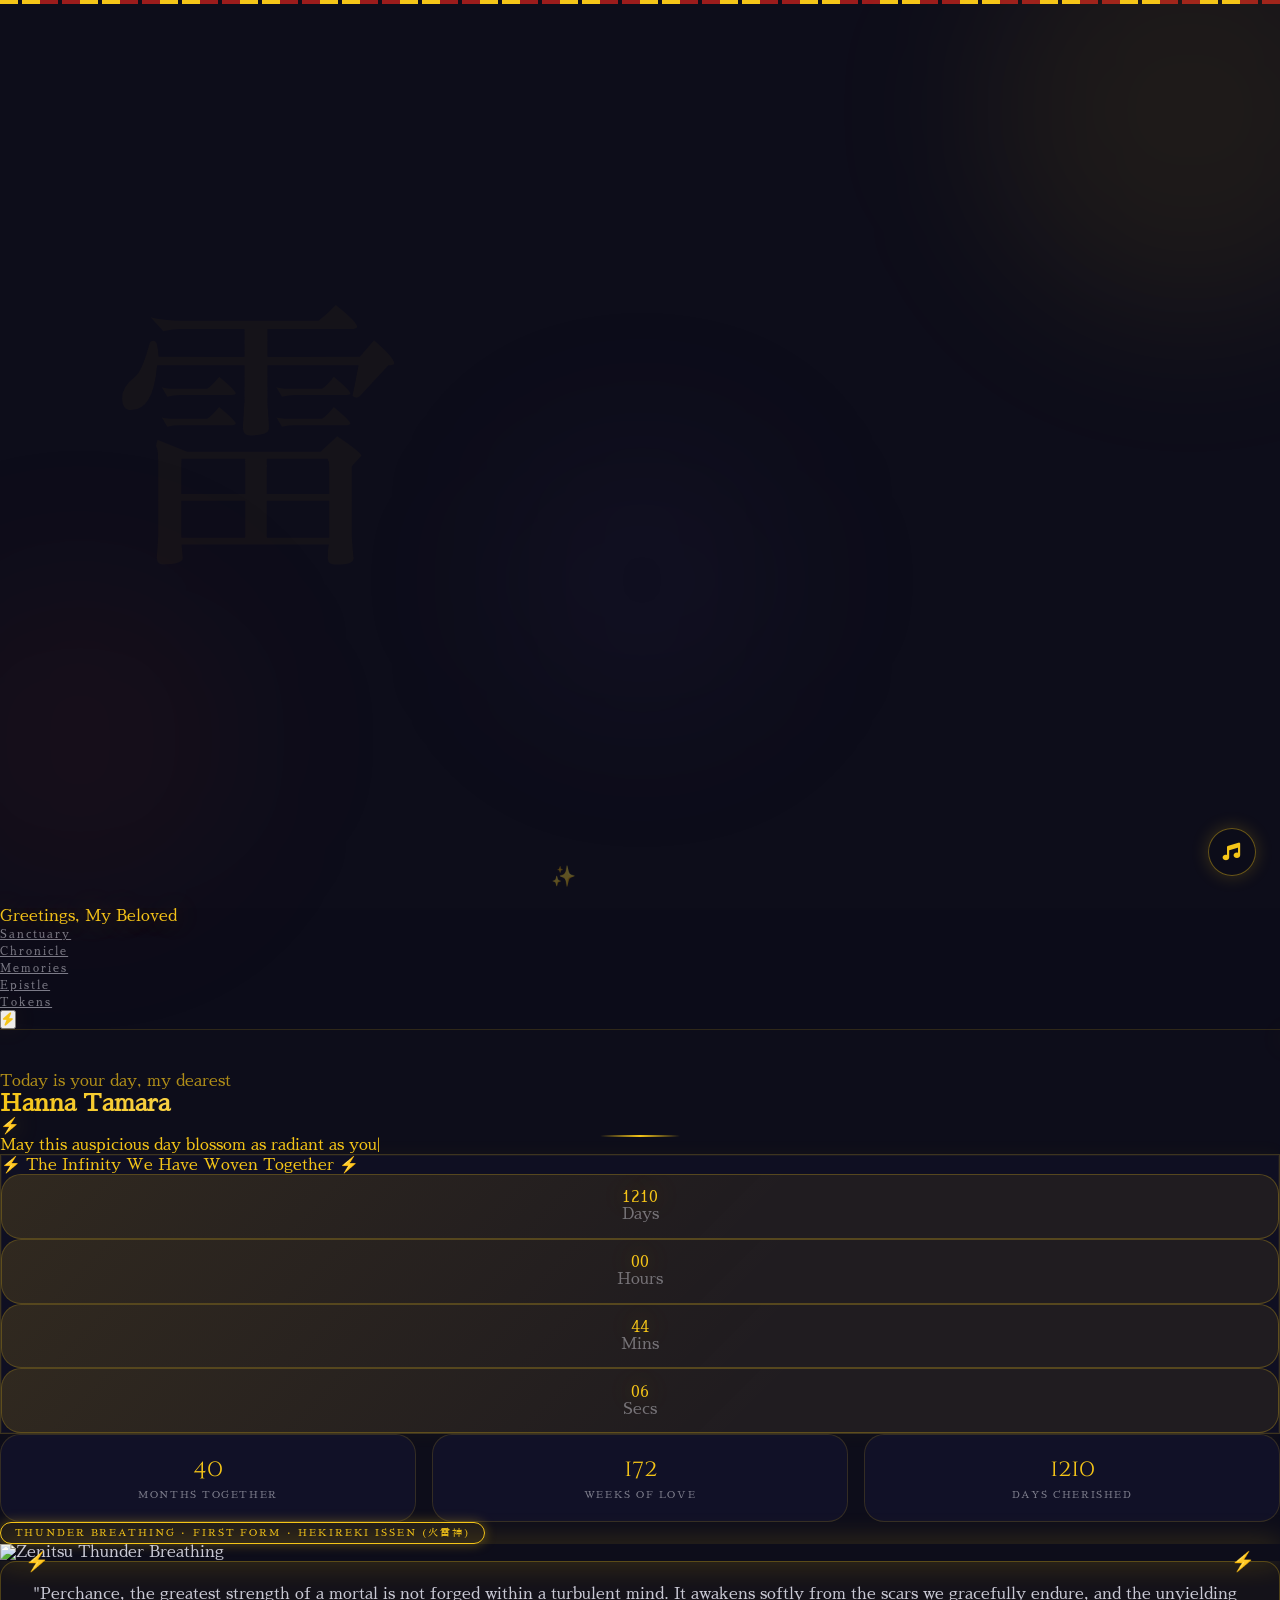
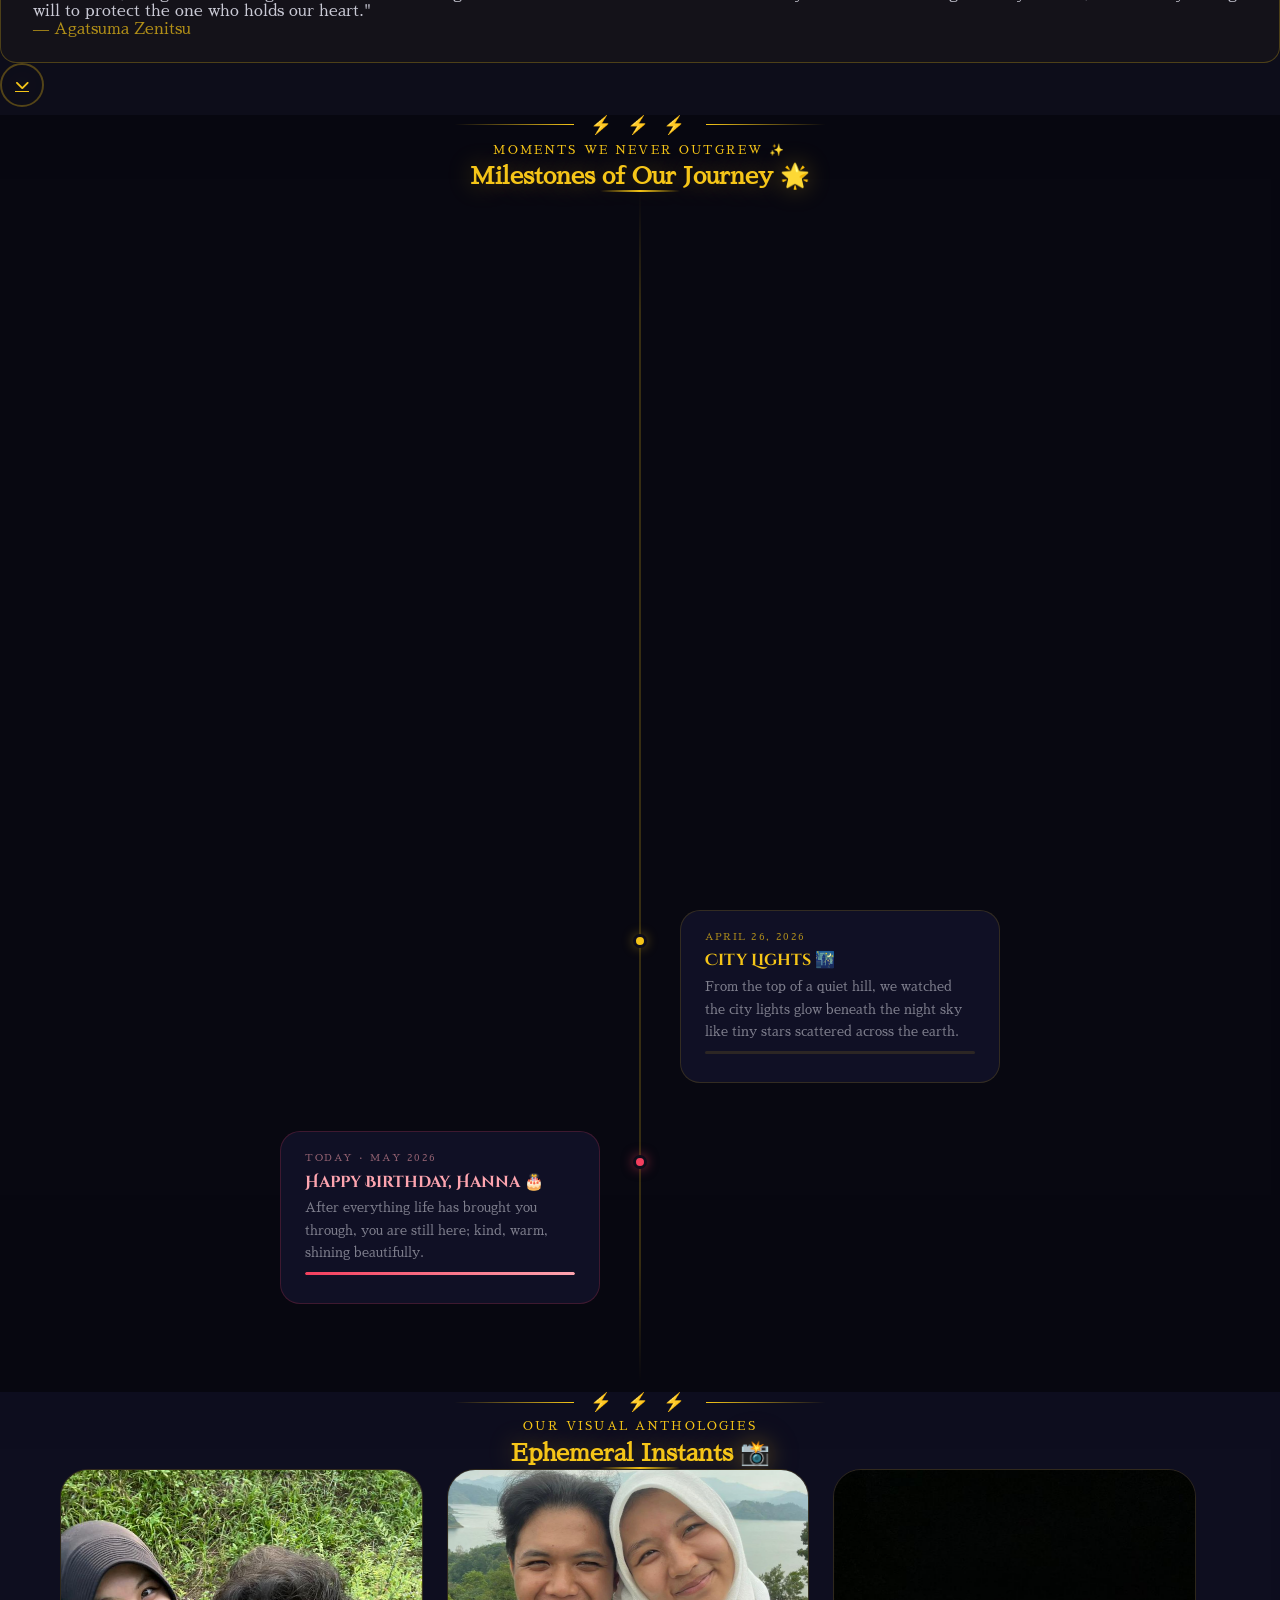
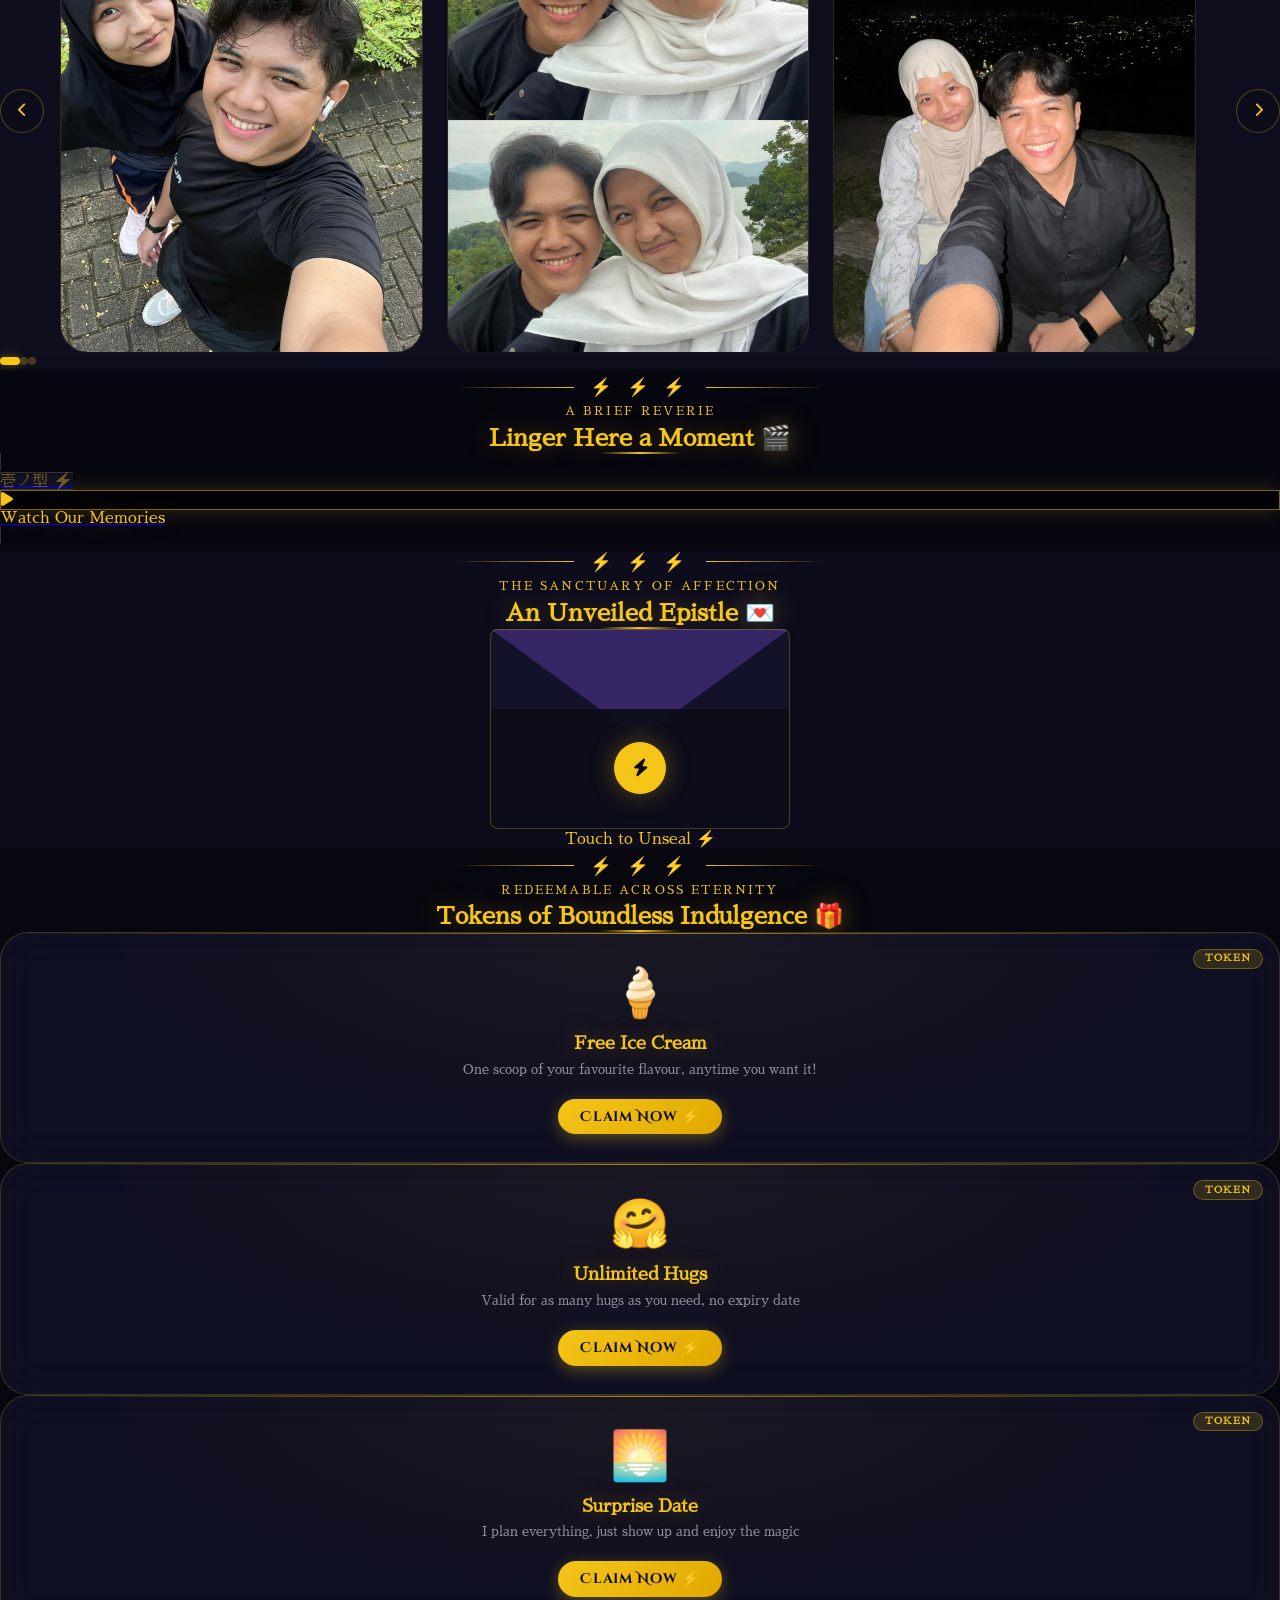
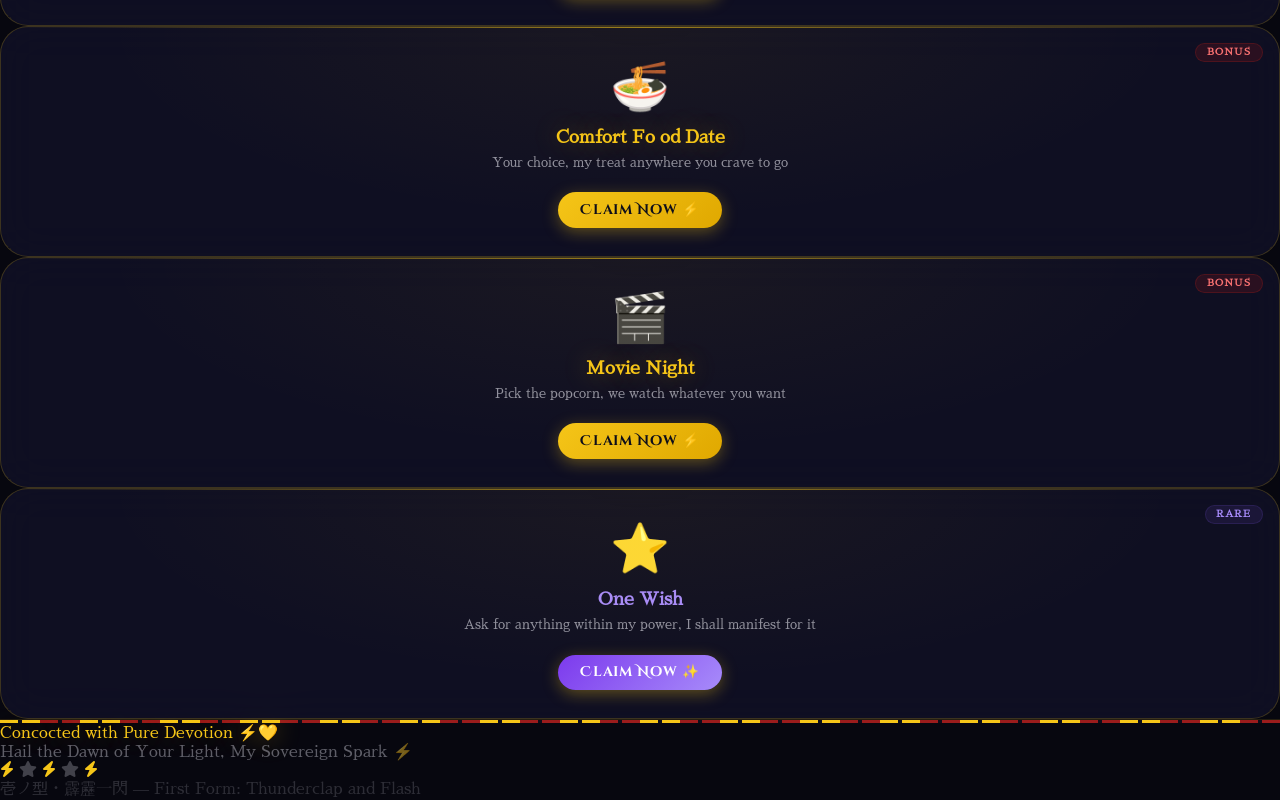
==== commit 5b23ea0d: "Update index.html" ====
--- a/index.html
+++ b/index.html
@@ -368,7 +368,7 @@
             <p class="font-title text-3xl md:text-4xl thunder-text mb-6">Unto My Fondest Desire,</p>
             <div class="letter-body font-jp text-sm leading-loose">
    
-<p>Sayang, belakangan ini rasanya aku sering merenung tentang banyak hal (seperti biasa, hehe). Tentang bagaimana kehadiran seseorang ternyata bisa perlahan mengubah cara kita memandang hidup.</p>
+<p>Sayang, belakangan ini rasanya aku selalu berpikir satu hal(seperti biasa, hehe). Tentang bagaimana kehadiran seseorang ternyata bisa perlahan mengubah cara kita memandang hidup.</p>
 
 <p>Melalui dirimu, aku belajar melihat banyak hal dari sudut pandang yang berbeda. Aku mengerti bahwasannya rasa syukur tidak selalu lahir dari hidup yang mudah, tetapi dari hati yang tetap teguh walaupun sudah melewati banyak hal yang melelahkan.</p>
 
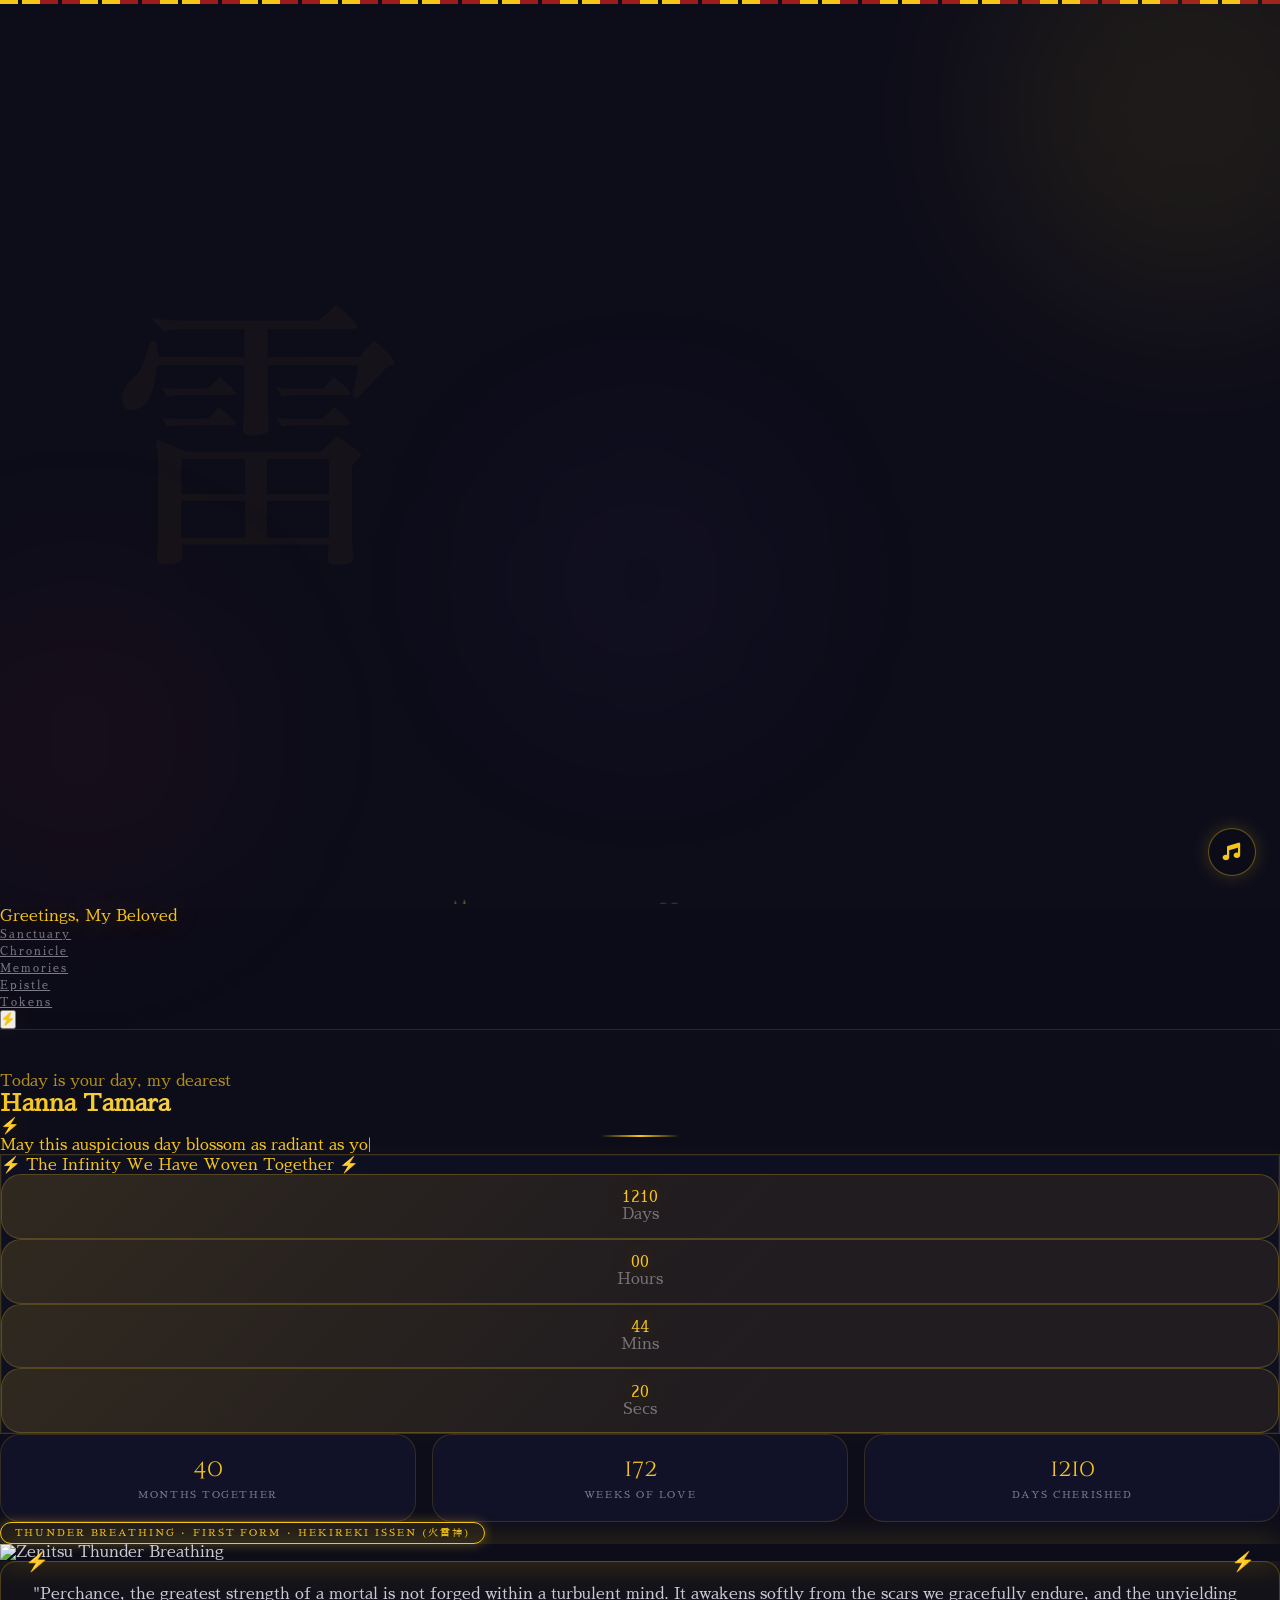
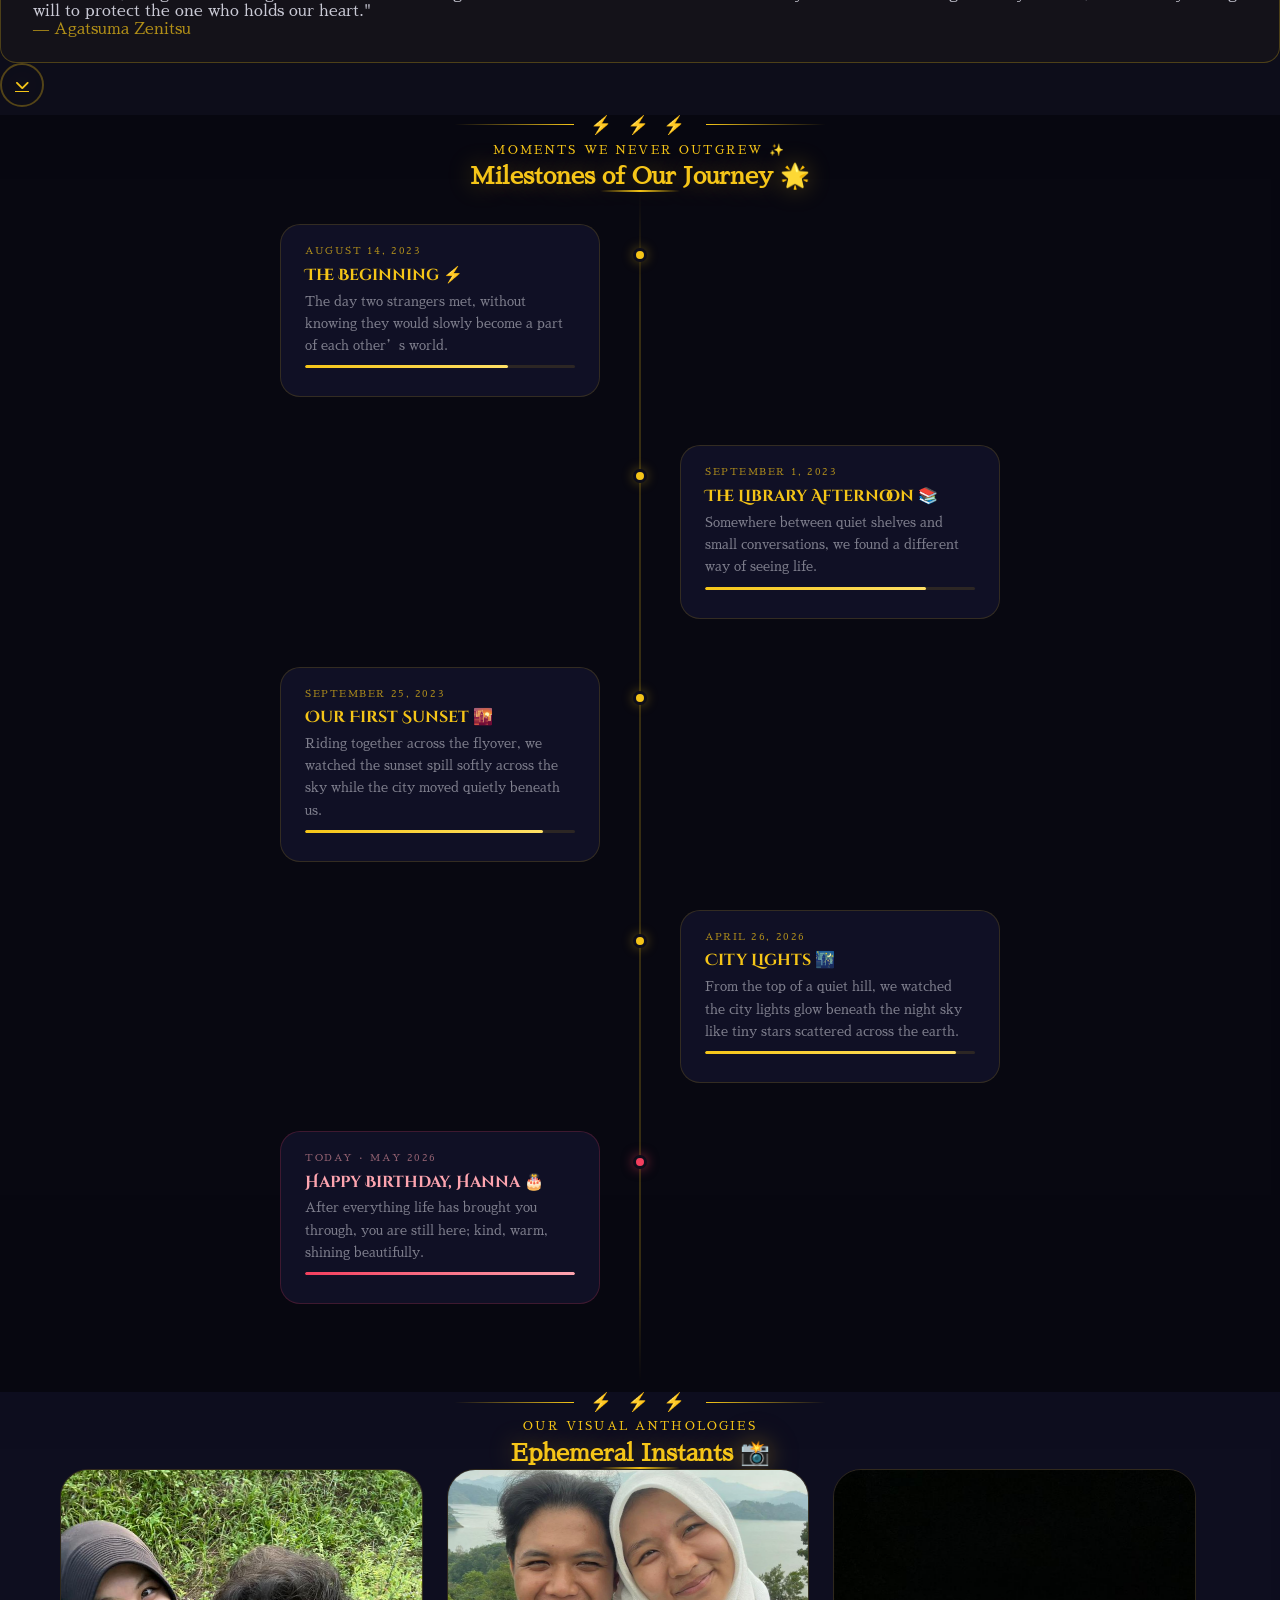
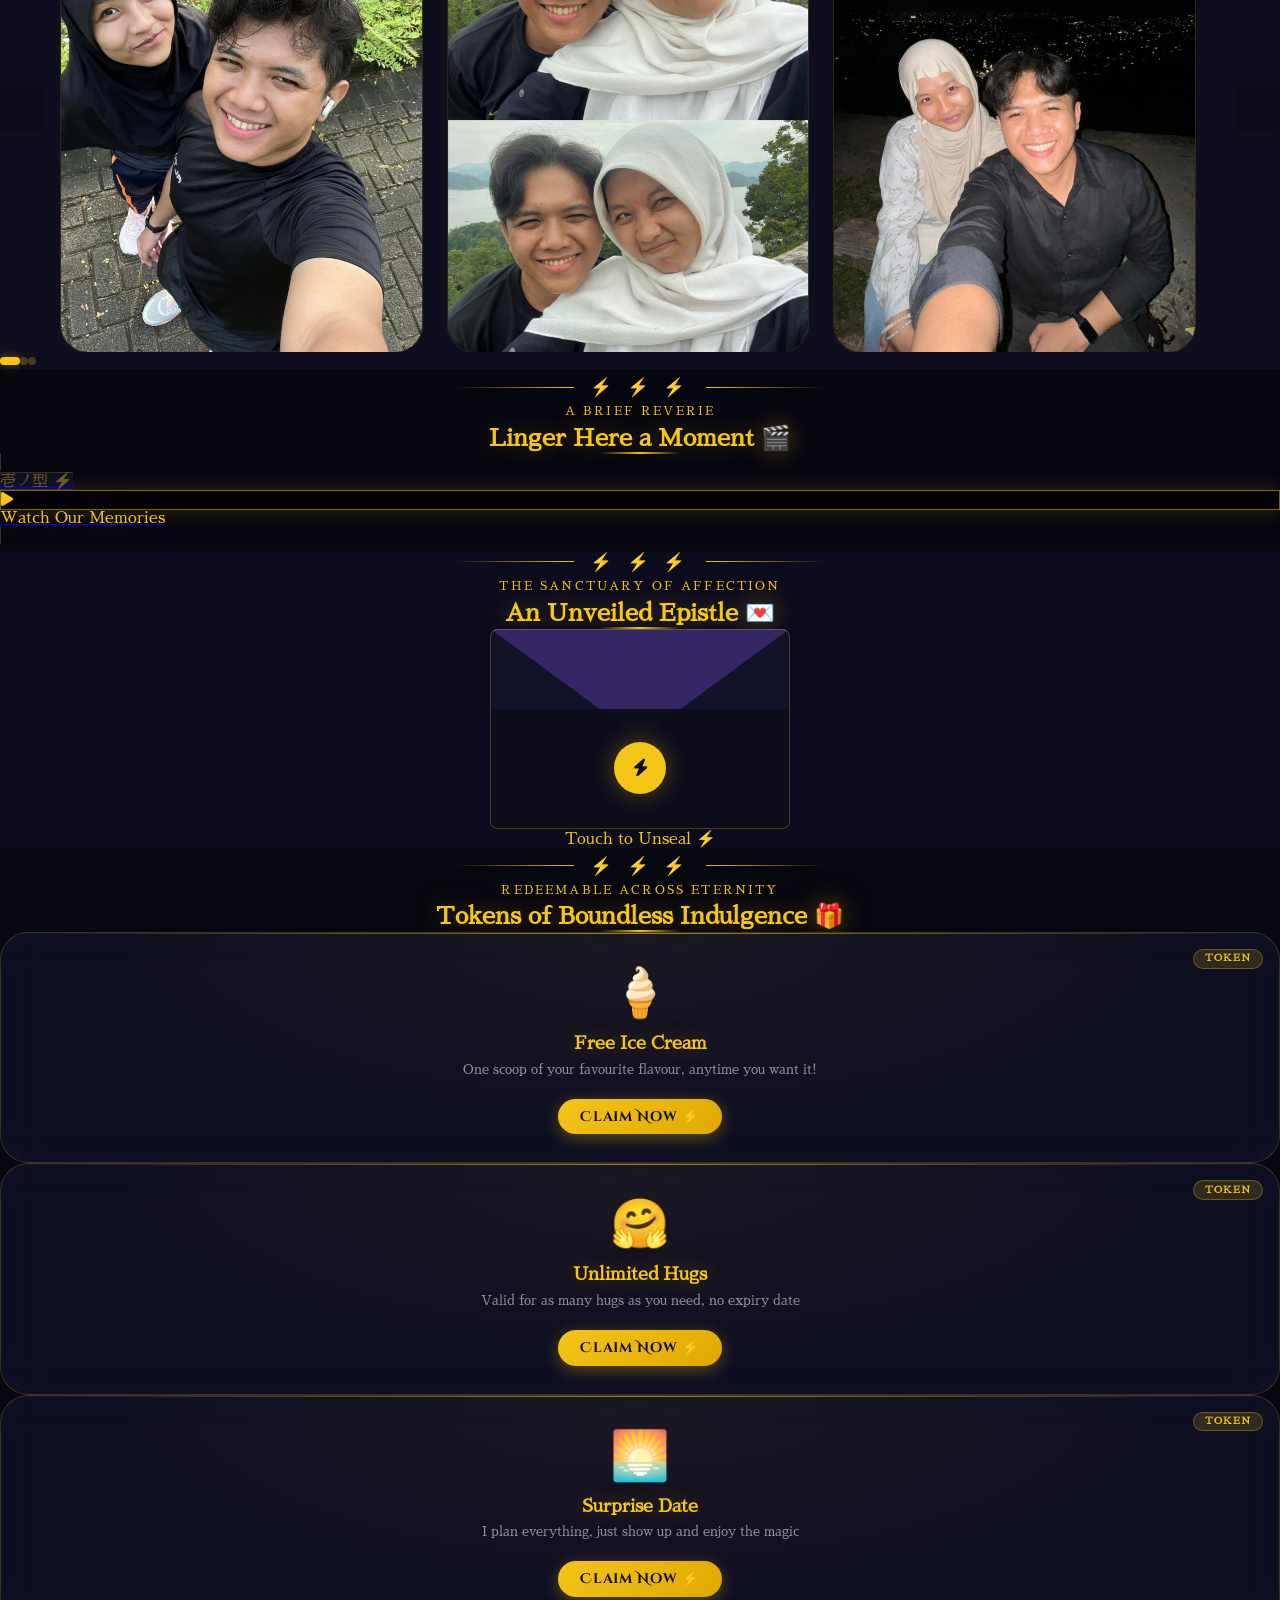
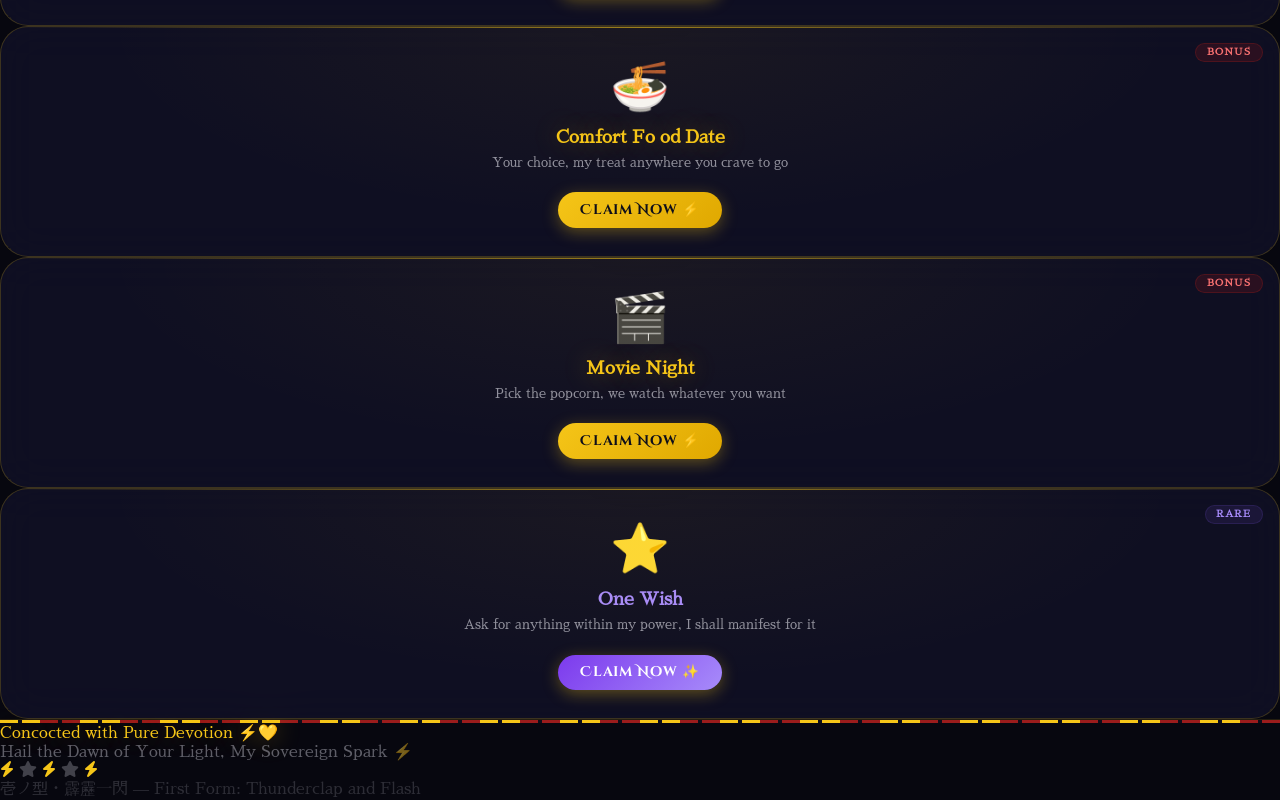
==== commit 66906e2c: "Update index.html" ====
--- a/index.html
+++ b/index.html
@@ -372,13 +372,13 @@
 
 <p>Melalui dirimu, aku belajar melihat banyak hal dari sudut pandang yang berbeda. Aku mengerti bahwasannya rasa syukur tidak selalu lahir dari hidup yang mudah, tetapi dari hati yang tetap teguh walaupun sudah melewati banyak hal yang melelahkan.</p>
 
-<p>Aku tau hidup mungkin tidak selalu memelukmu dengan lembut. Ada banyak hal yang datang tanpa permisi, banyak keadaan yang pelan-pelan membentukmu menjadi sosok wanita yang lebih kuat dan tegar. Tapi yang selalu membuatku kagum, setelah semua itu, kamu tetap menjadi sosok yang hangat, tetap peduli dengan orang lain walau dengan keterbatasanmu, dan tetap bisa tersenyum dengan tulus walau sambil menyembunyikan luka:) </p>
-
-<p>Dulu aku sering berpikir bahwa manusia bisa dinilai hanya dari cara mereka berbicara, berpikir, dan memandang segala sesuatu. Sampai akhirnya aku sadar, nggak semua orang benar-benar punya ruang, waktu, dan kesempatan untuk hidup dengan utuh. Sebagian dari mereka cuma sedang sibuk bertahan dan mungkin kamu adalah salah satunya... Salah satu hal yang membuatku semakin mengagumimu... di tengah banyak hal yang pernah mencoba menjatuhkanmu, kamu tidak pernah kehilangan dirimu sendiri.</p>
+<p>Aku tau hidup mungkin tidak selalu memelukmu dengan lembut. Ada banyak hal yang datang tanpa permisi, banyak keadaan yang pelan-pelan membentukmu menjadi sosok wanita yang lebih kuat dan tegar. Tapi yang selalu membuatku kagum, setelah semua itu, kamu tetap menjadi sosok yang hangat, tetap peduli dengan dengan yang lain walau dengan keterbatasan yang ada, dan tetap bisa tersenyum dengan tulus walau sambil menyembunyikan luka:) </p>
+
+<p>Dulu aku sering berpikir bahwa manusia bisa dinilai hanya dari cara mereka berbicara, berpikir, dan memandang segala sesuatu. Sampai akhirnya aku sadar, nggak semua orang benar-benar punya ruang, waktu, dan kesempatan untuk hidup dengan utuh. Sebagian dari mereka cuma sedang sibuk bertahan dan mungkin kamu adalah salah satunya... Salah satu hal yang membuatku semakin mengagumimu... Di tengah banyak hal yang pernah mencoba menjatuhkanmu, kamu tidak pernah kehilangan dirimu sendiri.</p>
 
 <p>Mengenalmu membuatku jatuh cinta untuk kedua kalinya, namun bukan hanya kepadamu, tetapi juga kepada kehidupan itu sendiri. Hadirmu membuat banyak hal terasa lebih ringan, kamu mengajarkanku bahwa kebahagiaan ternyata tidak selalu hadir dalam hal-hal besar, kadang ia hanya berupa rasa nyaman saat bersama seseorang yang tepat.</p>
 
-<p>di hari ini, usiamu sudah bertambah... dan aku hanya berharap hidup bisa memelukmu dengan lebih lembut. Semoga semua hal baik yang selama ini kamu simpan diam-diam perlahan menemukan jalannya, dan semoga apa pun yang menunggu di depan sana... kita tetap bisa berjalan bersama selama mungkin. Walau kita sama-sama tahu, suatu saat semuanya akan berakhir, namun percayalah sayang... dengan hadirmu, hidup ini selalu terasa abadi dan berarti. Cinta selayaknya memang diciptkan untuk abadi, di dalam raga yang fana ini.</p>
+<p>di hari ini, usiamu sudah bertambah... dan aku hanya berharap hidup bisa memelukmu dengan lebih lembut. Semoga semua hal baik yang selama ini kamu simpan diam-diam perlahan menemukan jalannya, dan semoga apa pun yang menunggu di depan sana... kita tetap bisa berjalan bersama selama mungkin. Walau kita sama-sama tahu, suatu saat semuanya akan berakhir, namun percayalah sayang... Dengan hadirmu, hidup ini selalu terasa abadi dan berarti. Yeah, cinta memang selayaknya diciptakan untuk menjadi abadi, walaupun berada di raga yang fana ini.</p>
 
 
               <p class="font-title text-2xl md:text-3xl thunder-text">Evermore Thine,</p>
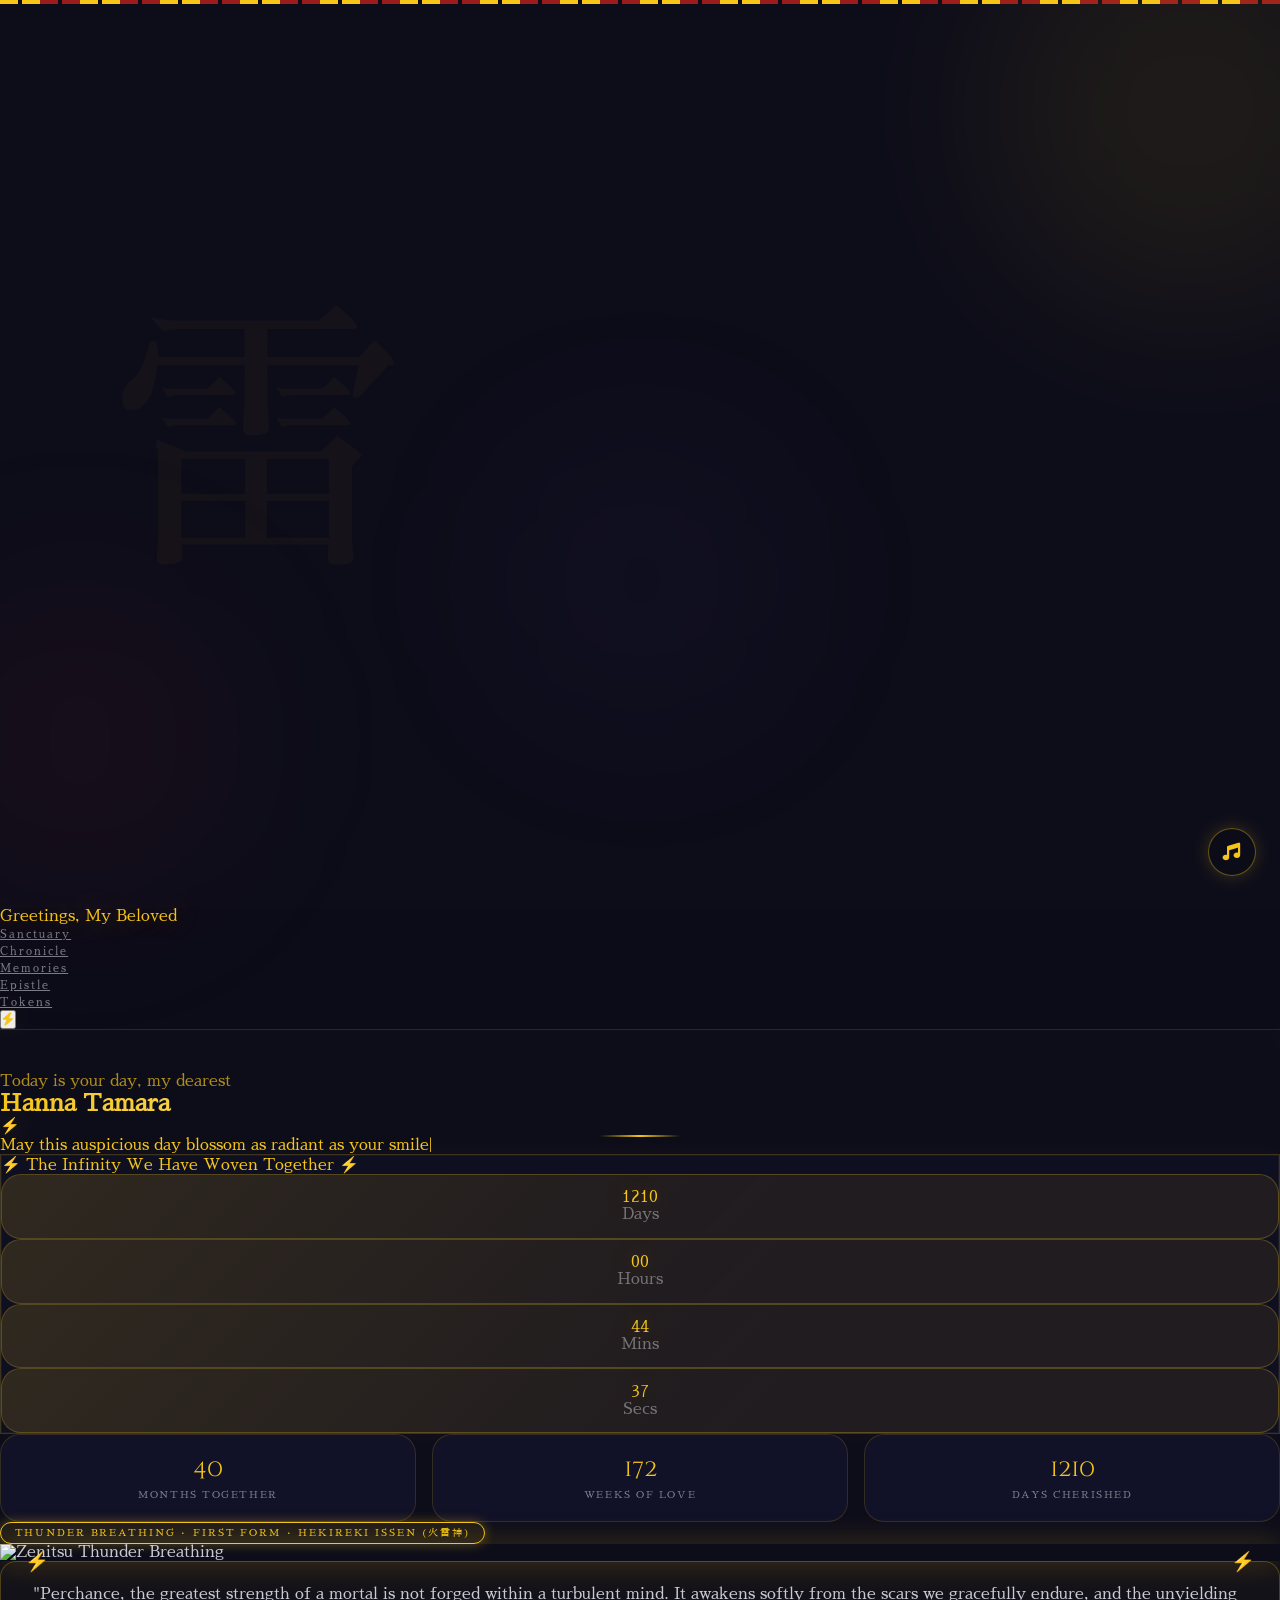
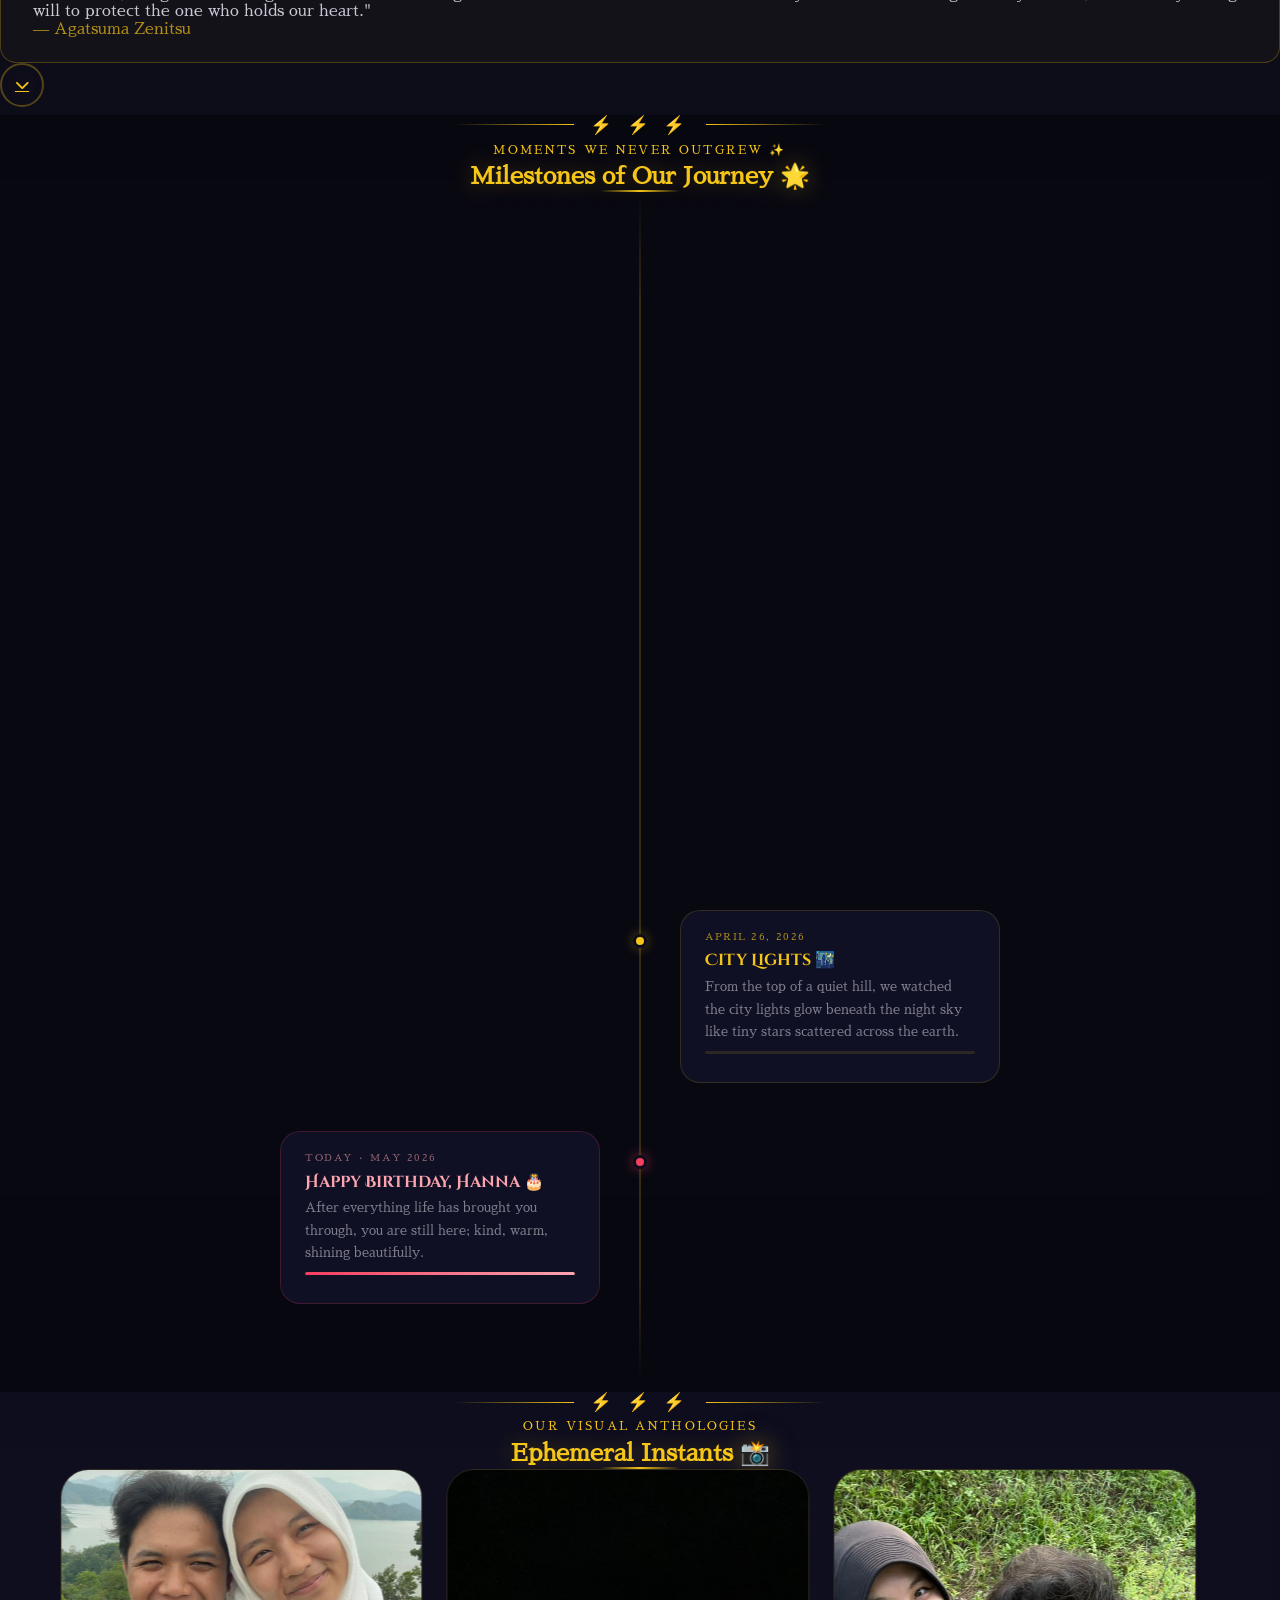
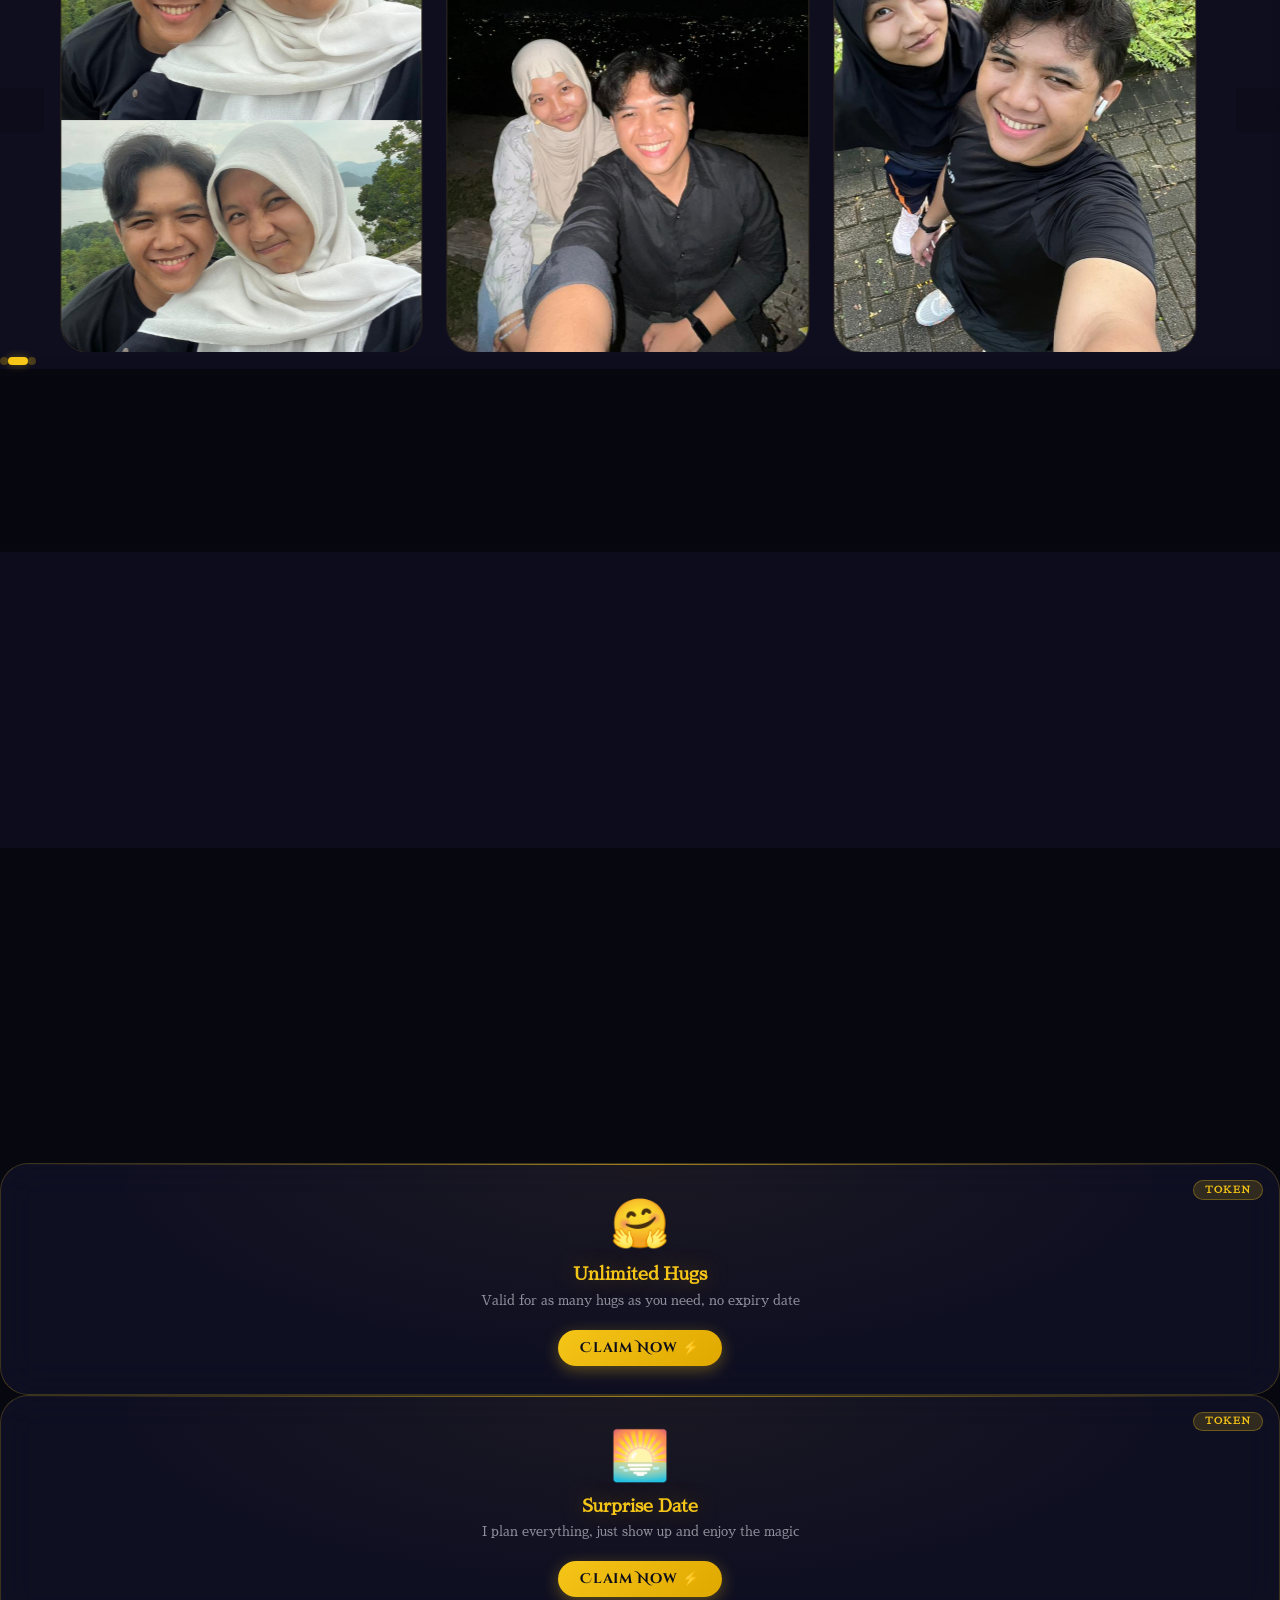
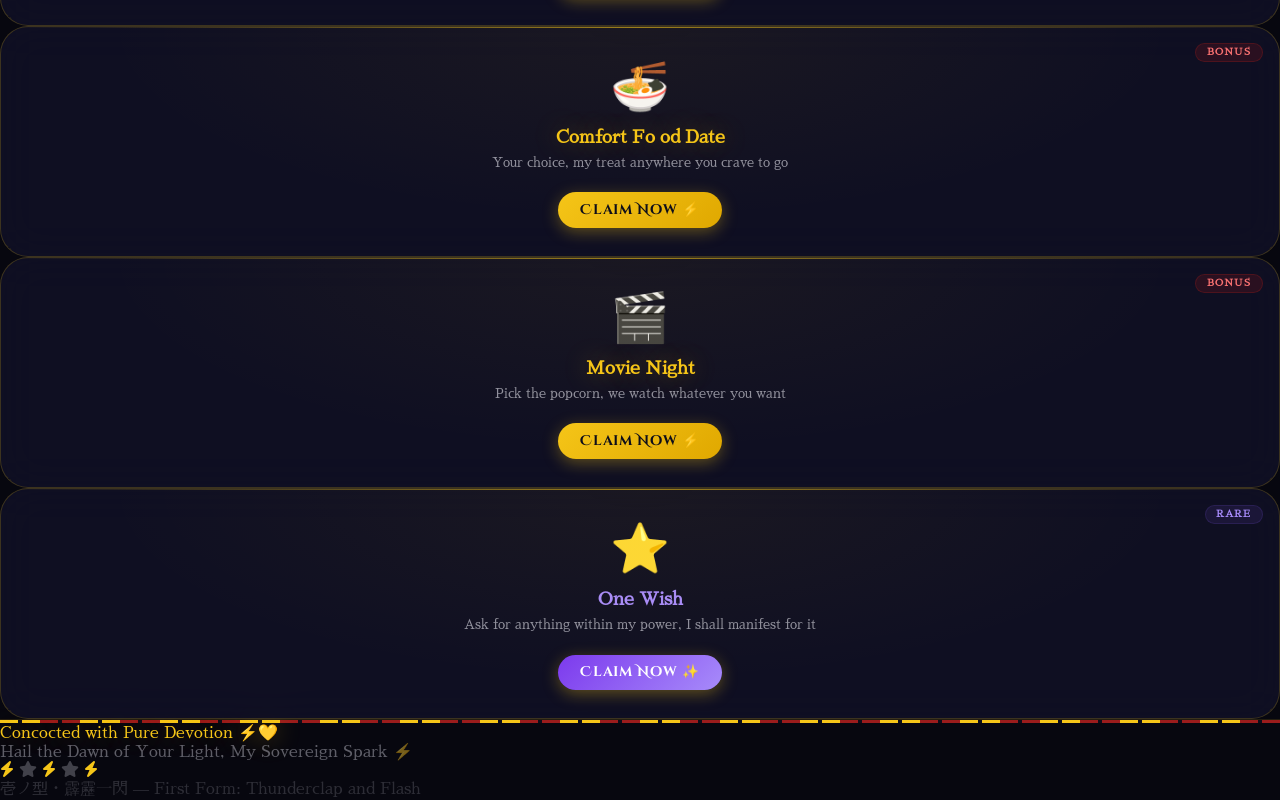
==== commit caeac4dc: "Update index.html" ====
--- a/index.html
+++ b/index.html
@@ -378,7 +378,7 @@
 
 <p>Mengenalmu membuatku jatuh cinta untuk kedua kalinya, namun bukan hanya kepadamu, tetapi juga kepada kehidupan itu sendiri. Hadirmu membuat banyak hal terasa lebih ringan, kamu mengajarkanku bahwa kebahagiaan ternyata tidak selalu hadir dalam hal-hal besar, kadang ia hanya berupa rasa nyaman saat bersama seseorang yang tepat.</p>
 
-<p>di hari ini, usiamu sudah bertambah... dan aku hanya berharap hidup bisa memelukmu dengan lebih lembut. Semoga semua hal baik yang selama ini kamu simpan diam-diam perlahan menemukan jalannya, dan semoga apa pun yang menunggu di depan sana... kita tetap bisa berjalan bersama selama mungkin. Walau kita sama-sama tahu, suatu saat semuanya akan berakhir, namun percayalah sayang... Dengan hadirmu, hidup ini selalu terasa abadi dan berarti. Yeah, cinta memang selayaknya diciptakan untuk menjadi abadi, walaupun berada di raga yang fana ini.</p>
+<p>Di hari ini, seiring bertambahnya usiamu... Aku hanya berharap agar hidup bisa memelukmu dengan lebih lembut. Semoga semua hal baik yang selama ini kamu simpan diam-diam perlahan menemukan jalannya, dan semoga apa pun yang menunggu di depan sana... kita tetap bisa berjalan bersama selama mungkin. Walau kita sama-sama tahu, suatu saat semuanya akan berakhir, namun percayalah sayang... Dengan hadirmu, hidup ini selalu terasa abadi dan berarti. Yeah, cinta memang selayaknya diciptakan untuk menjadi abadi, walaupun berada di raga yang fana ini.</p>
 
 
               <p class="font-title text-2xl md:text-3xl thunder-text">Evermore Thine,</p>
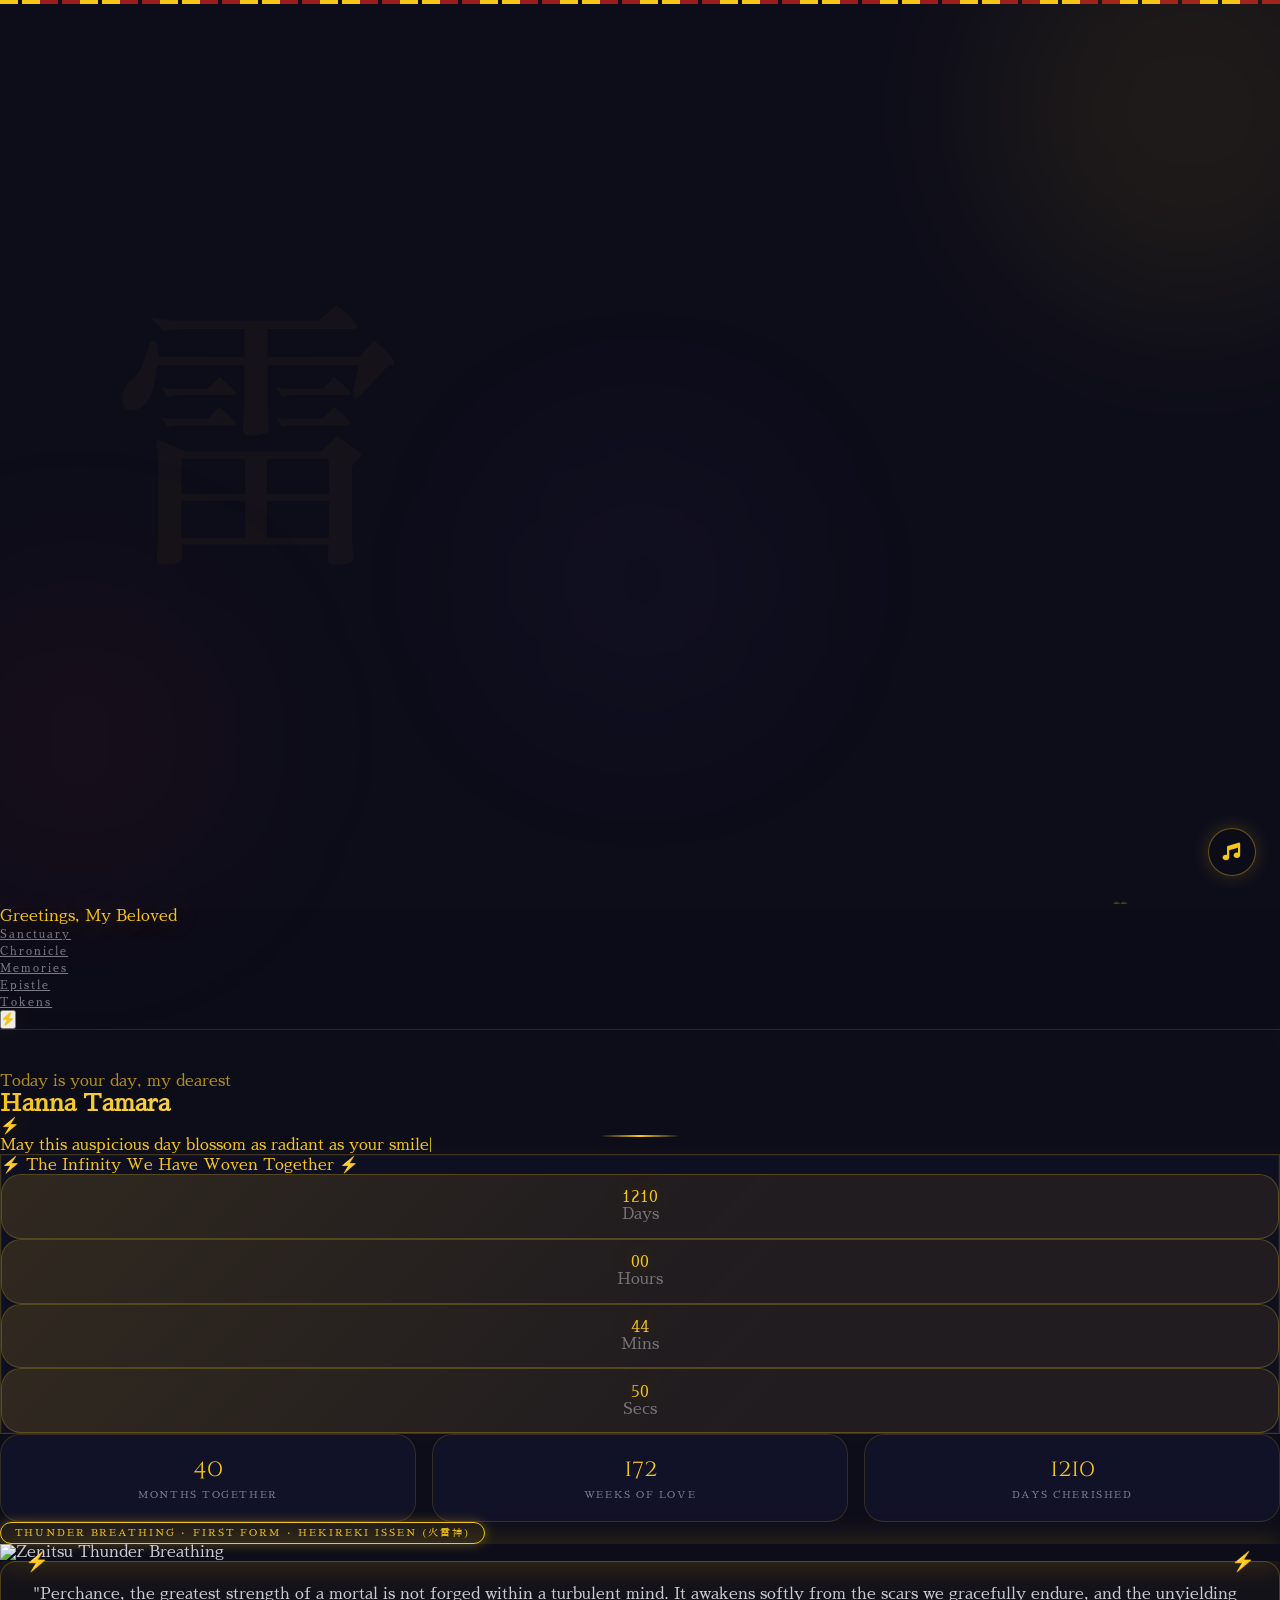
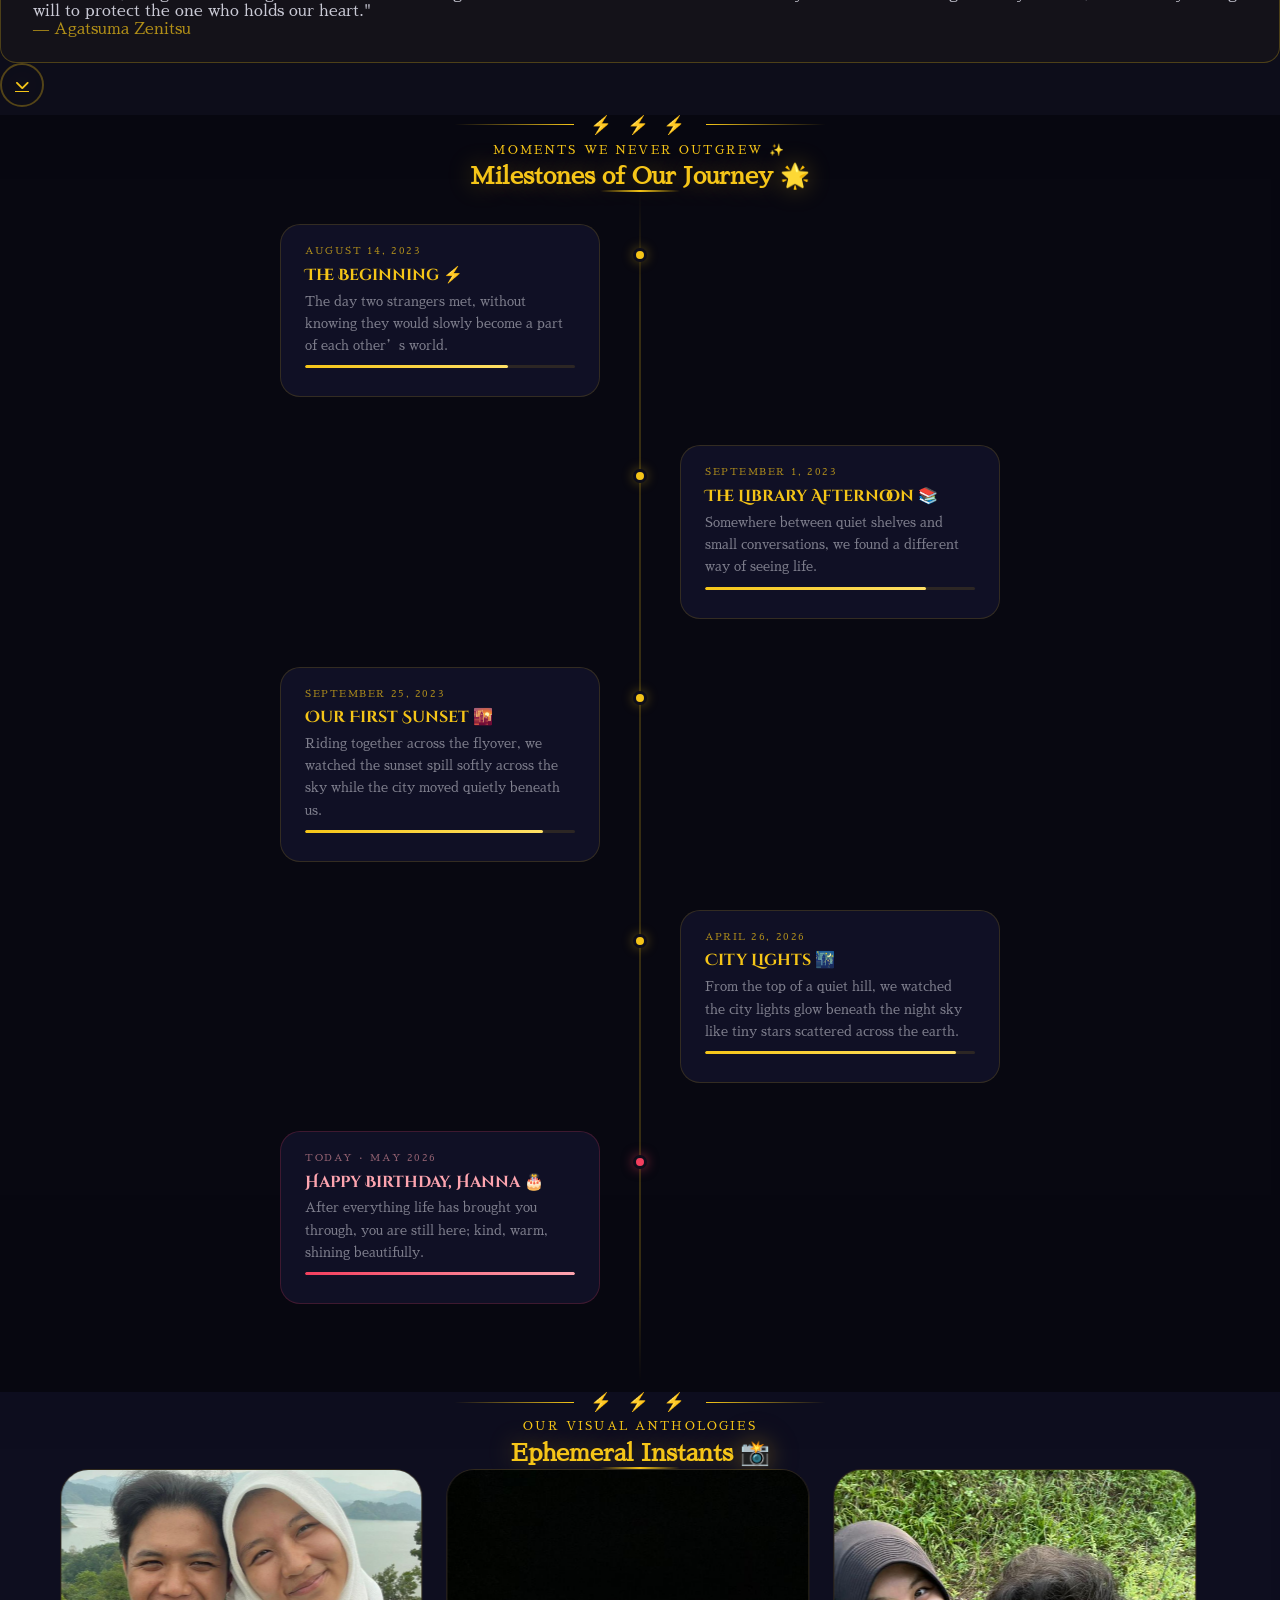
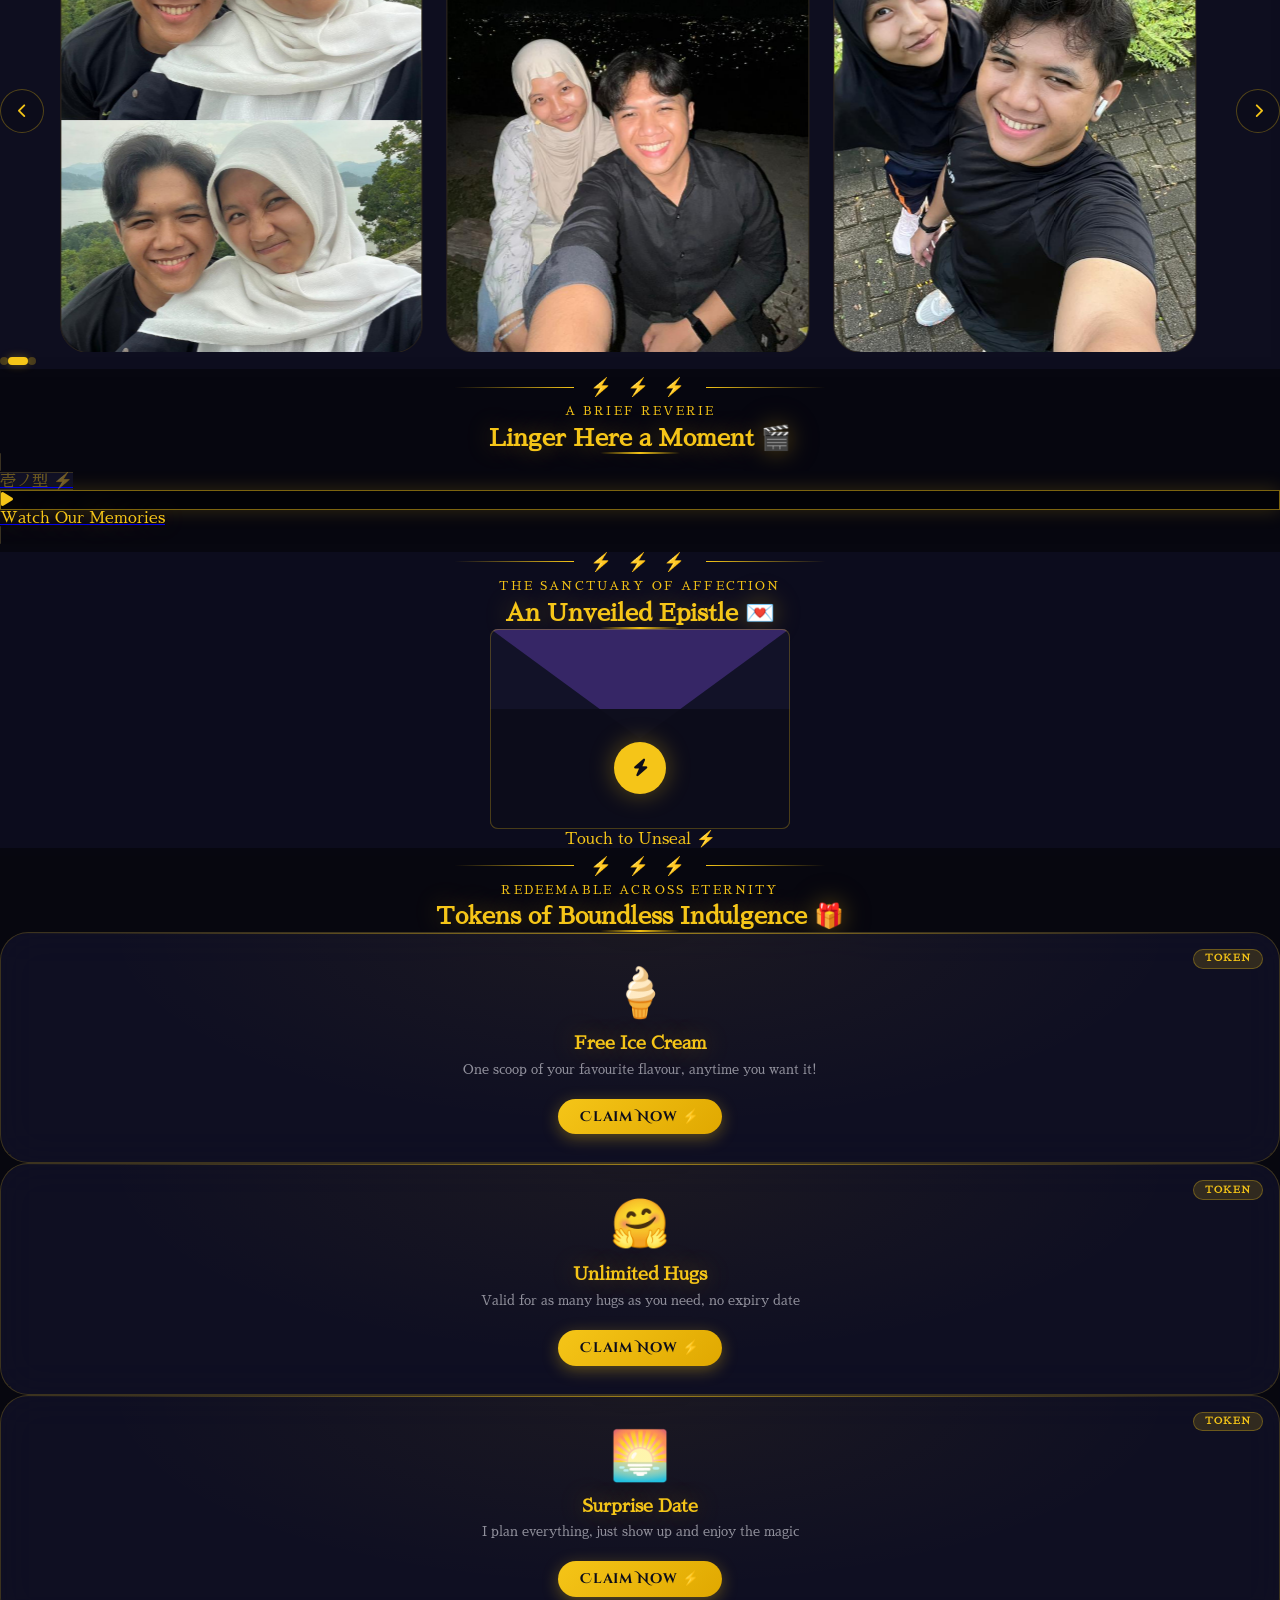
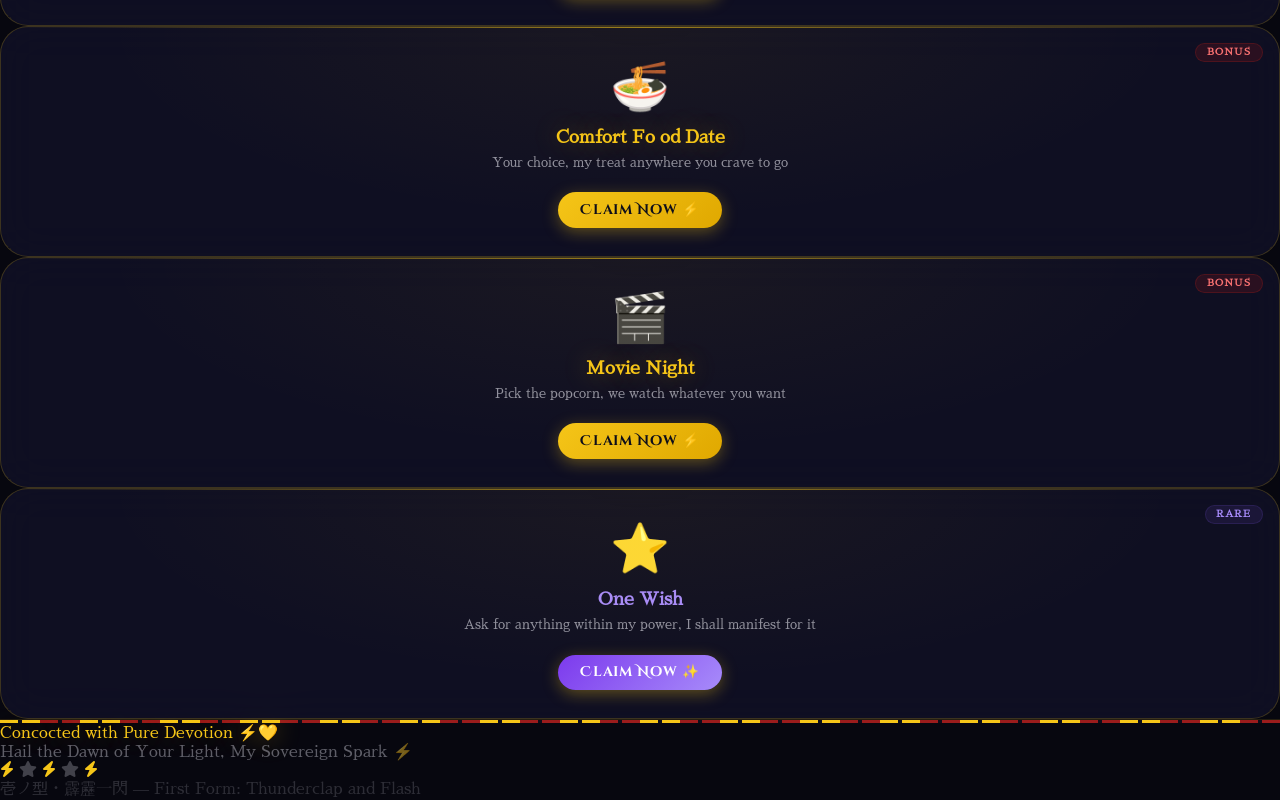
==== commit faabf5a2: "Update index.html" ====
--- a/index.html
+++ b/index.html
@@ -368,7 +368,7 @@
             <p class="font-title text-3xl md:text-4xl thunder-text mb-6">Unto My Fondest Desire,</p>
             <div class="letter-body font-jp text-sm leading-loose">
    
-<p>Sayang, belakangan ini rasanya aku selalu berpikir satu hal(seperti biasa, hehe). Tentang bagaimana kehadiran seseorang ternyata bisa perlahan mengubah cara kita memandang hidup.</p>
+<p>Sayang, belakangan ini rasanya ada satu hal yang selalu mengganjal di pikiranku(seperti biasa, hehe). Tentang bagaimana kehadiran seseorang ternyata bisa perlahan mengubah cara kita memandang hidup.</p>
 
 <p>Melalui dirimu, aku belajar melihat banyak hal dari sudut pandang yang berbeda. Aku mengerti bahwasannya rasa syukur tidak selalu lahir dari hidup yang mudah, tetapi dari hati yang tetap teguh walaupun sudah melewati banyak hal yang melelahkan.</p>
 
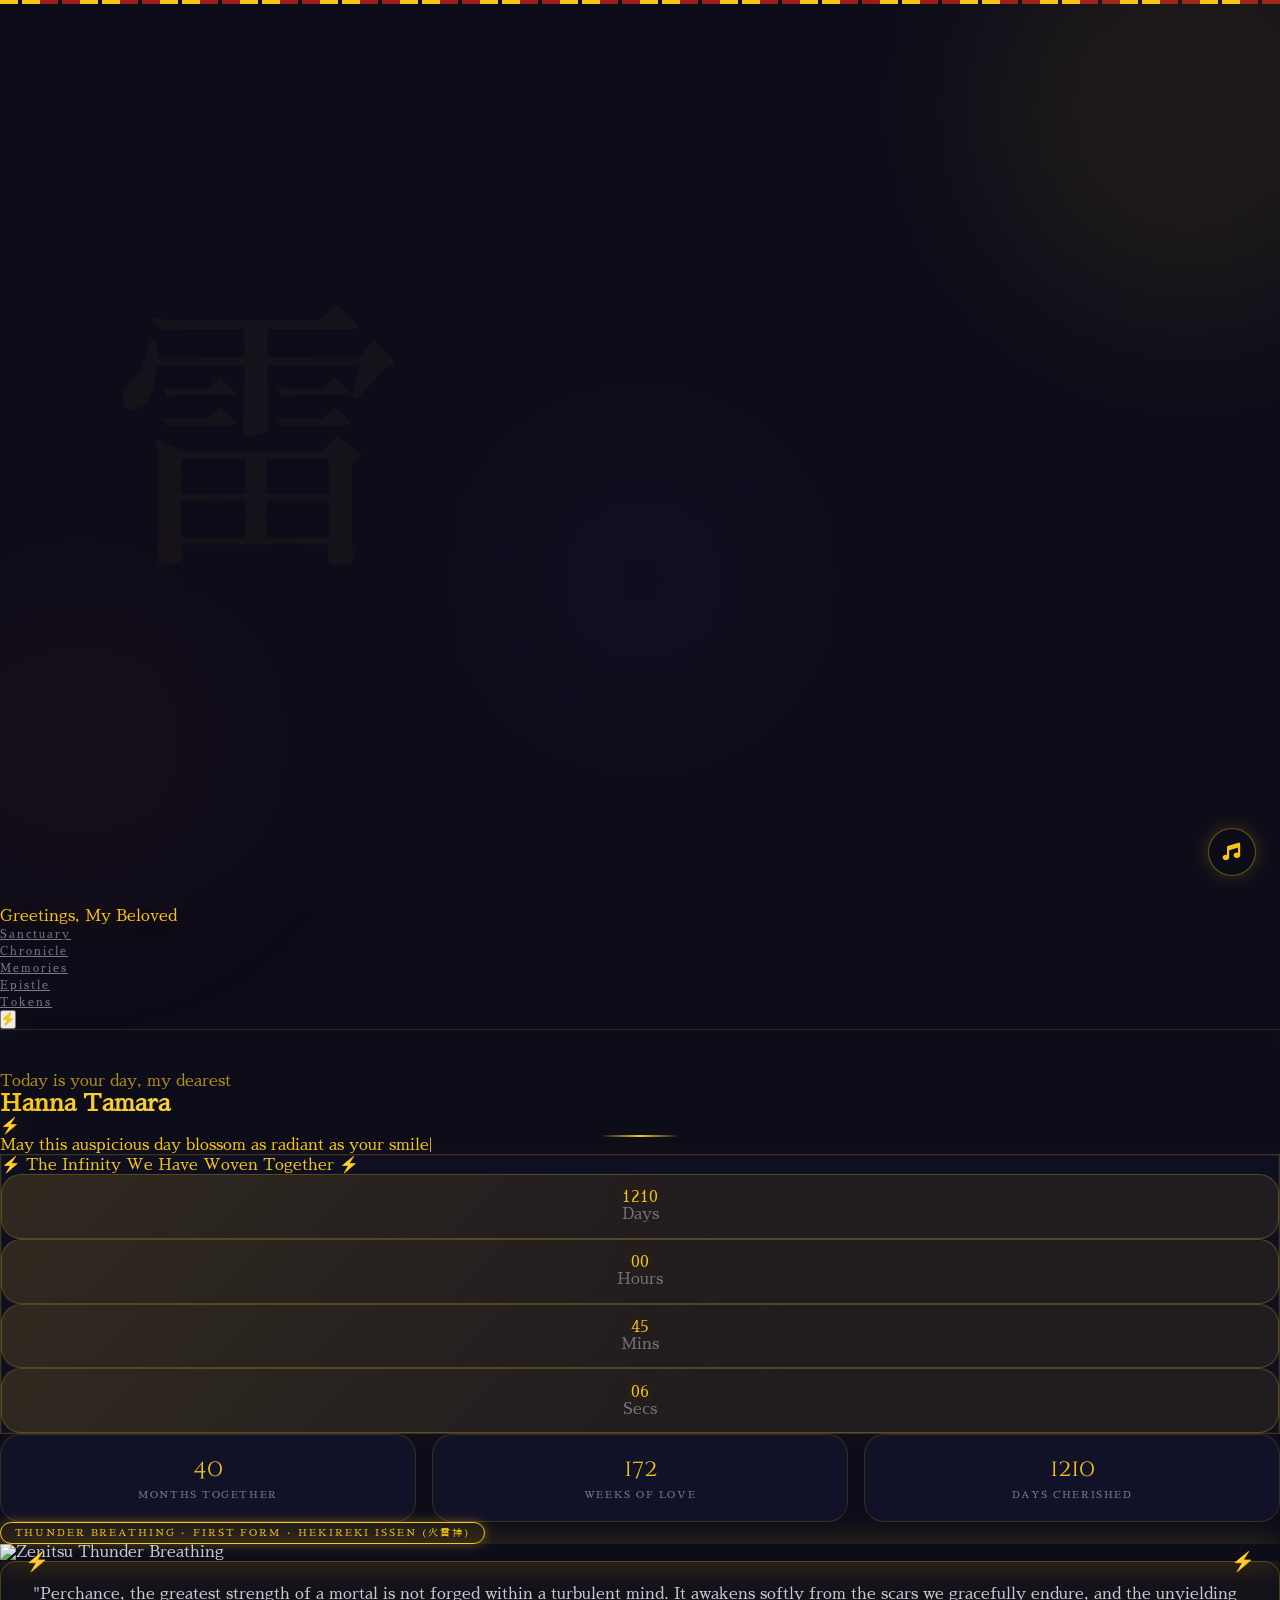
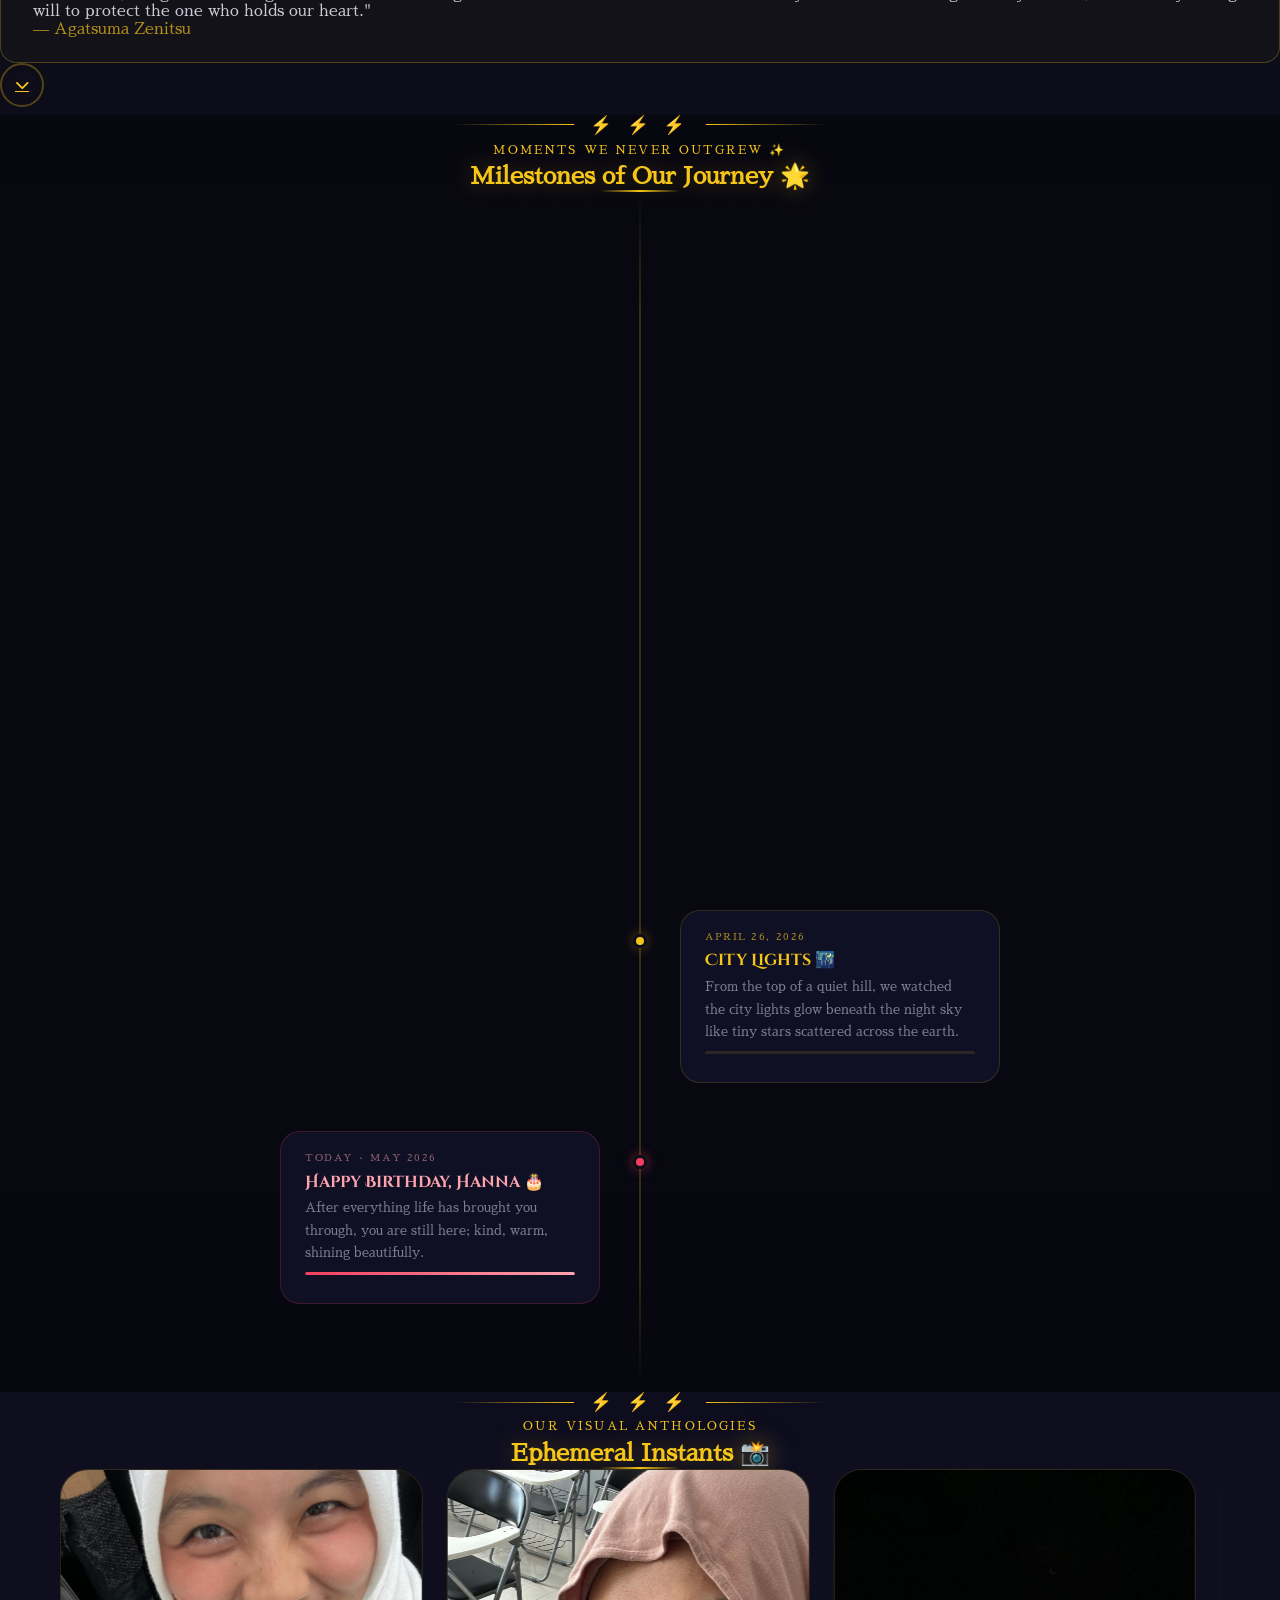
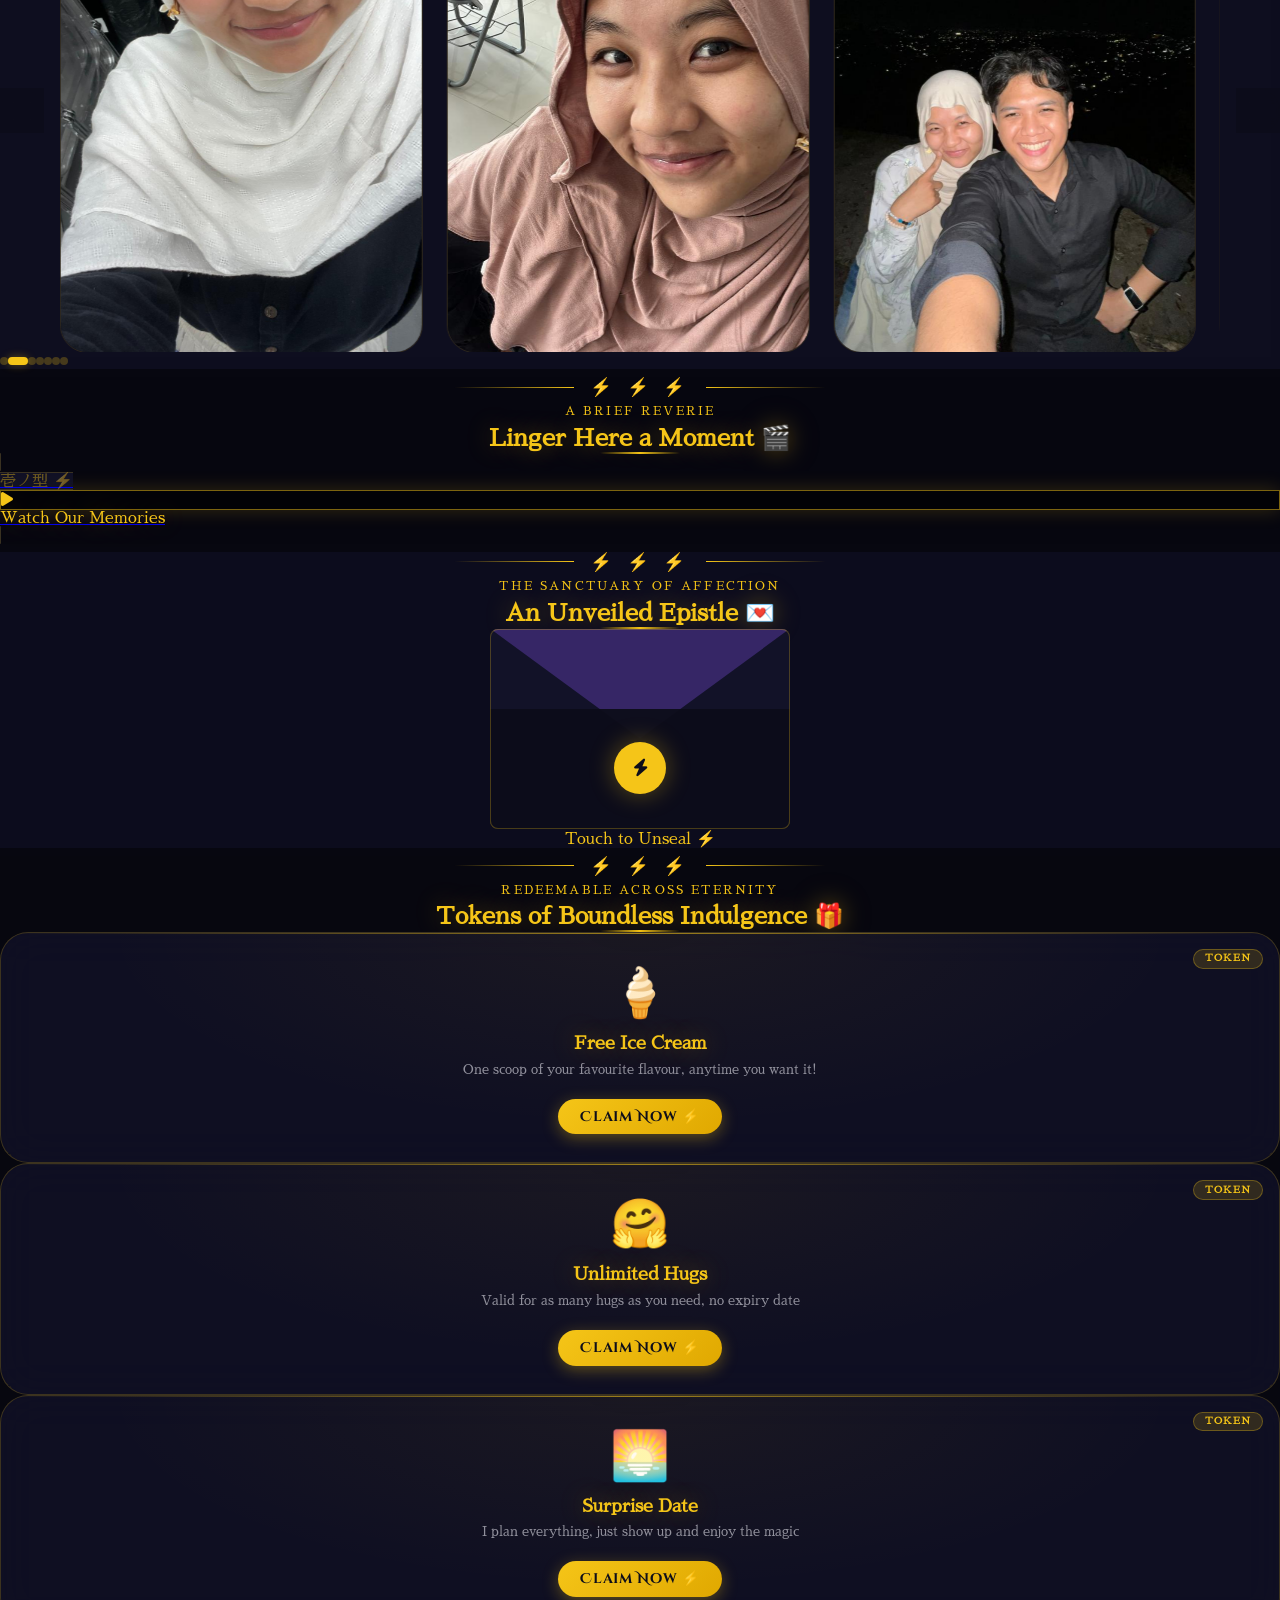
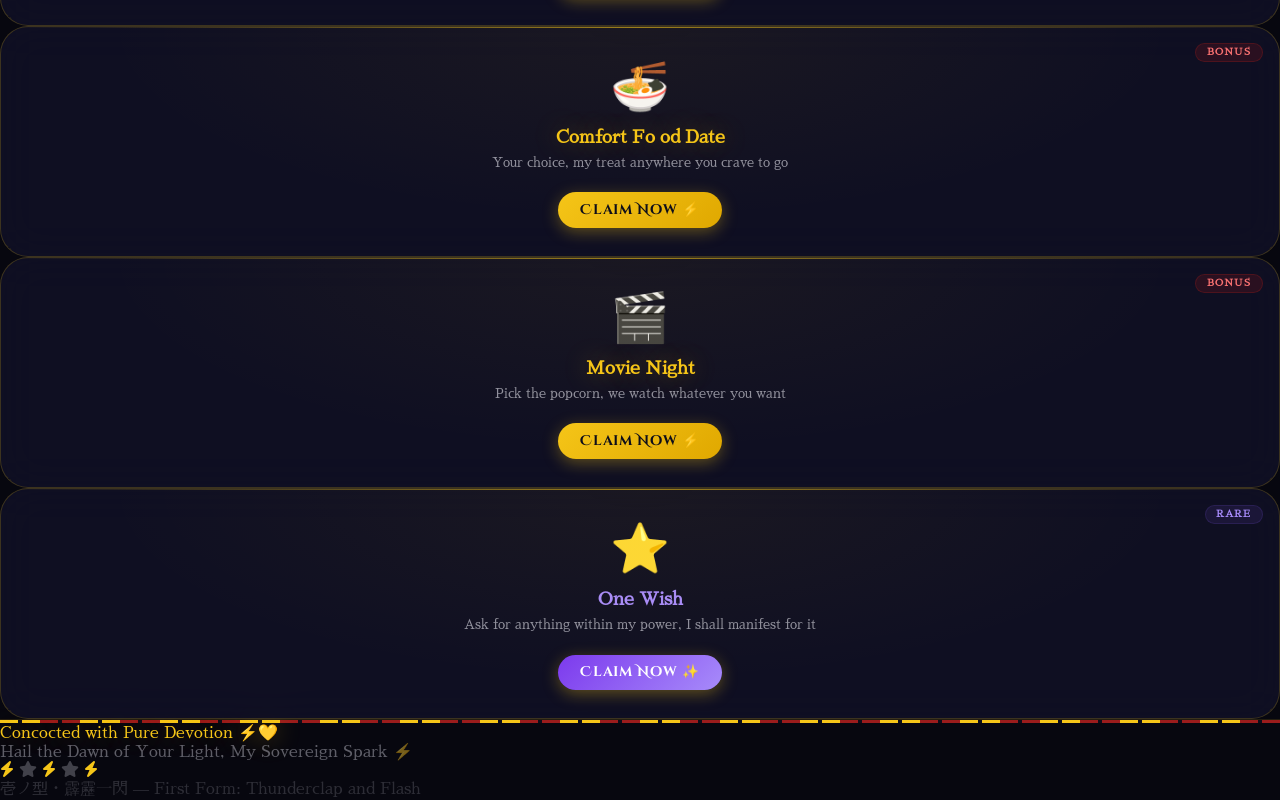
==== commit a8e8060d: "Update index.html" ====
--- a/index.html
+++ b/index.html
@@ -291,8 +291,12 @@
           <button class="slider-btn slider-prev" id="galleryPrev" aria-label="Previous"><i class="fas fa-chevron-left"></i></button>
           <div style="overflow:hidden;flex:1">
             <div class="gallery-slider" id="gallerySlider">
-              <div class="gallery-slide"><div class="gallery-card"><img src="assets/images/photo5.jpg" alt="Memory 5" loading="lazy" /><div class="gallery-overlay"><p class="font-title text-yellow-300 text-lg tracking-wider">Botanical Garden 🌲</p></div></div></div>
-              <div class="gallery-slide"><div class="gallery-card"><img src="assets/images/photo6.jpg" alt="Memory 6" loading="lazy" /><div class="gallery-overlay"><p class="font-title text-yellow-300 text-lg tracking-wider">Batu Tegi 🏔️</p></div></div></div>
+              <div class="gallery-slide"><div class="gallery-card"><img src="assets/images/photo1.jpg" alt="Memory 5" loading="lazy" /><div class="gallery-overlay"><p class="font-title text-yellow-300 text-lg tracking-wider">My Shining Star 🌟</p></div></div></div>
+              <div class="gallery-slide"><div class="gallery-card"><img src="assets/images/photo2.jpg" alt="Memory 5" loading="lazy" /><div class="gallery-overlay"><p class="font-title text-yellow-300 text-lg tracking-wider">My Pillar 💛</p></div></div></div>
+              <div class="gallery-slide"><div class="gallery-card"><img src="assets/images/photo3.jpg" alt="Memory 5" loading="lazy" /><div class="gallery-overlay"><p class="font-title text-yellow-300 text-lg tracking-wider">My Thunderclap ⚡</p></div></div></div>
+              <div class="gallery-slide"><div class="gallery-card"><img src="assets/images/photo4.jpg" alt="Memory 5" loading="lazy" /><div class="gallery-overlay"><p class="font-title text-yellow-300 text-lg tracking-wider">My Wonder Woman ✨</p></div></div></div>              
+              <div class="gallery-slide"><div class="gallery-card"><img src="assets/images/photo5.jpg" alt="Memory 5" loading="lazy" /><div class="gallery-overlay"><p class="font-title text-yellow-300 text-lg tracking-wider">You, Me, and the Botanical Gardens 🌲</p></div></div></div>
+              <div class="gallery-slide"><div class="gallery-card"><img src="assets/images/photo6.jpg" alt="Memory 6" loading="lazy" /><div class="gallery-overlay"><p class="font-title text-yellow-300 text-lg tracking-wider">At Batu Tegi 🏔️</p></div></div></div>
               <div class="gallery-slide"><div class="gallery-card"><img src="assets/images/photo7.jpg" alt="Memory 7" loading="lazy" /><div class="gallery-overlay"><p class="font-title text-yellow-300 text-lg tracking-wider">My Universe 🌏</p></div></div></div>
             </div>
           </div>
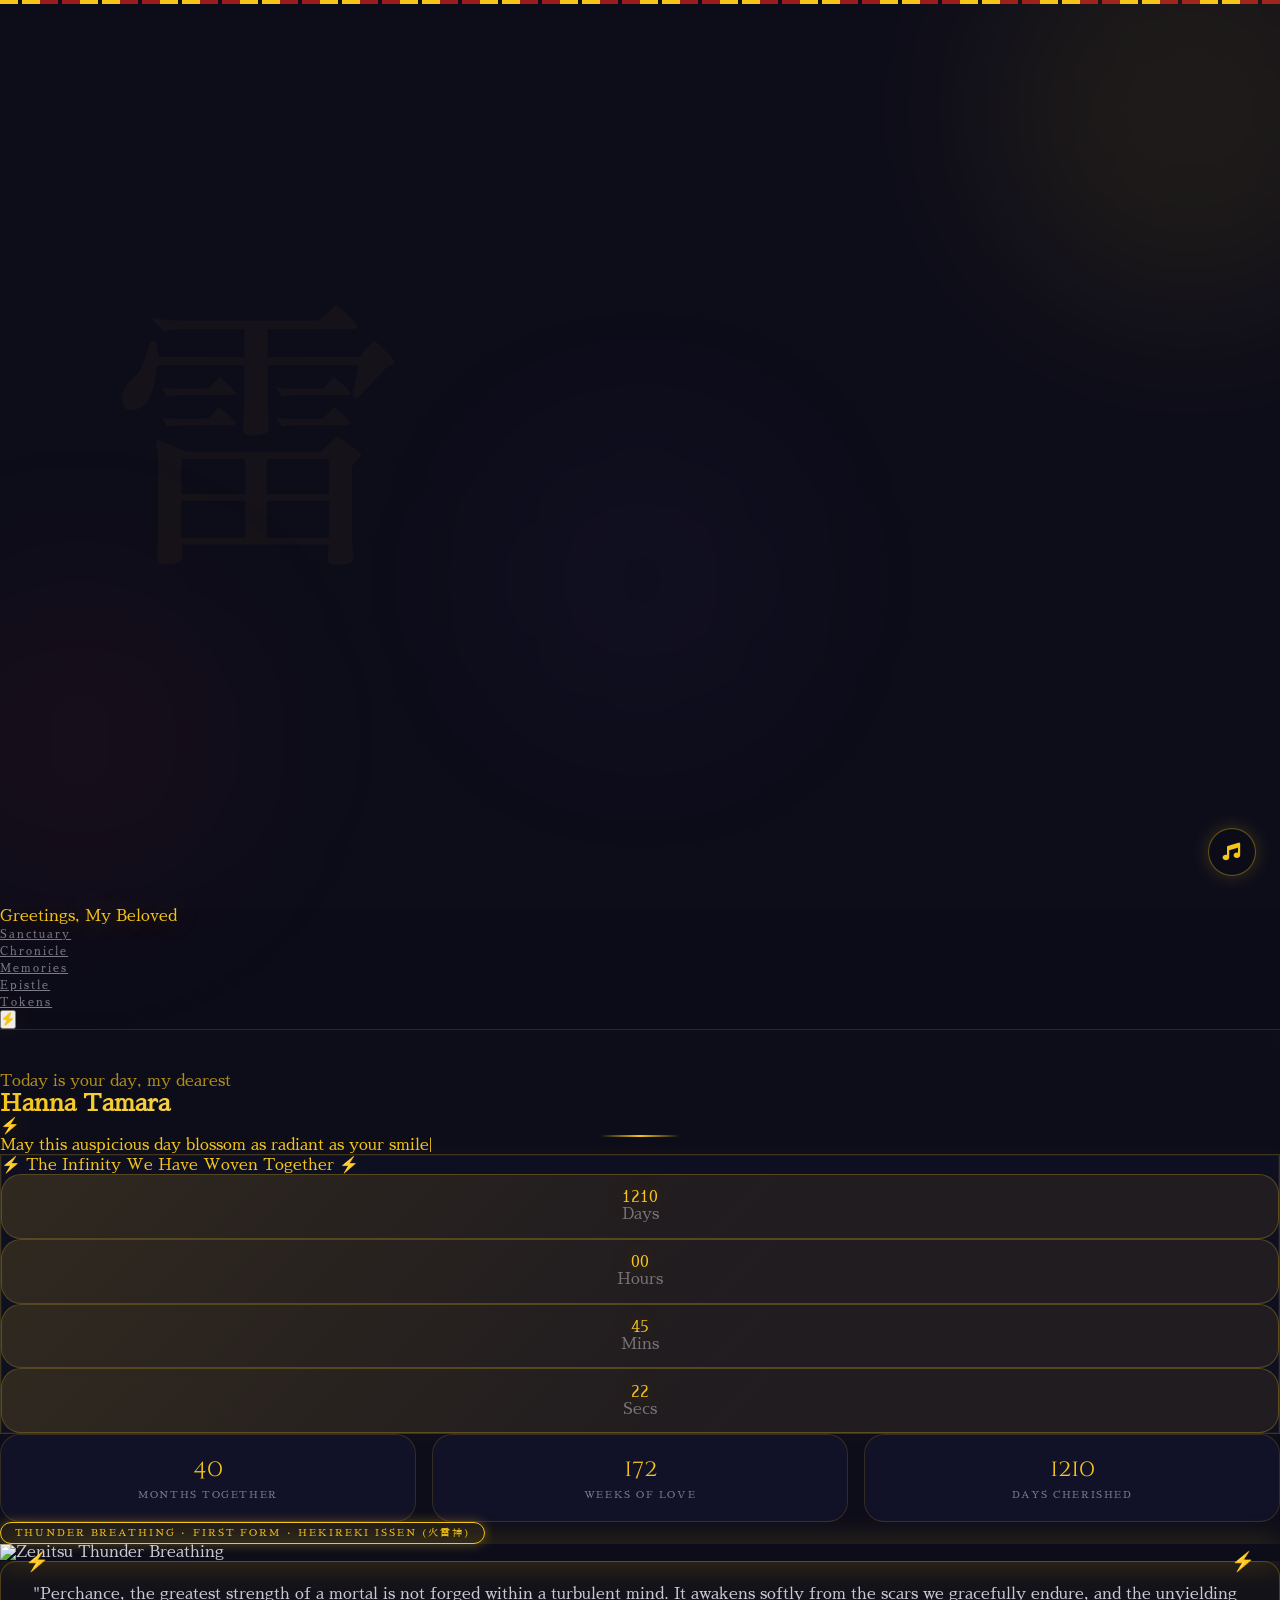
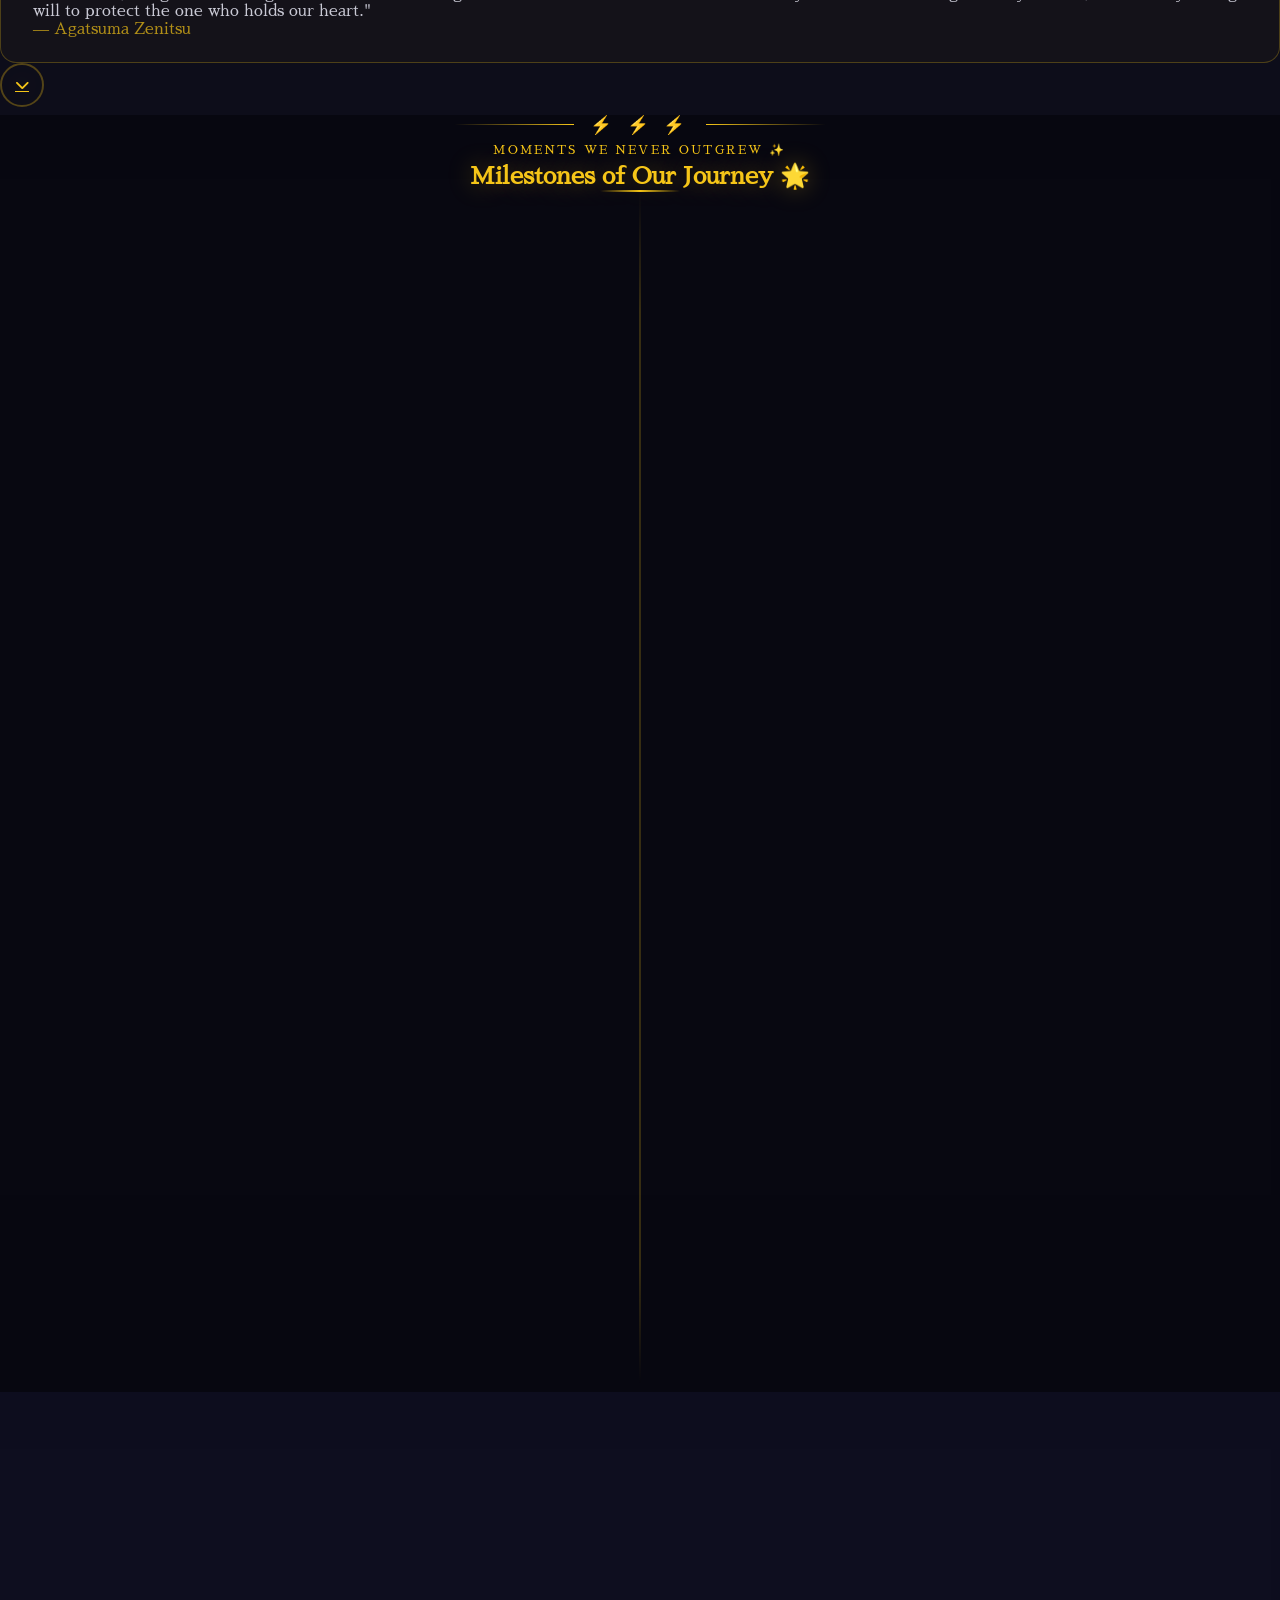
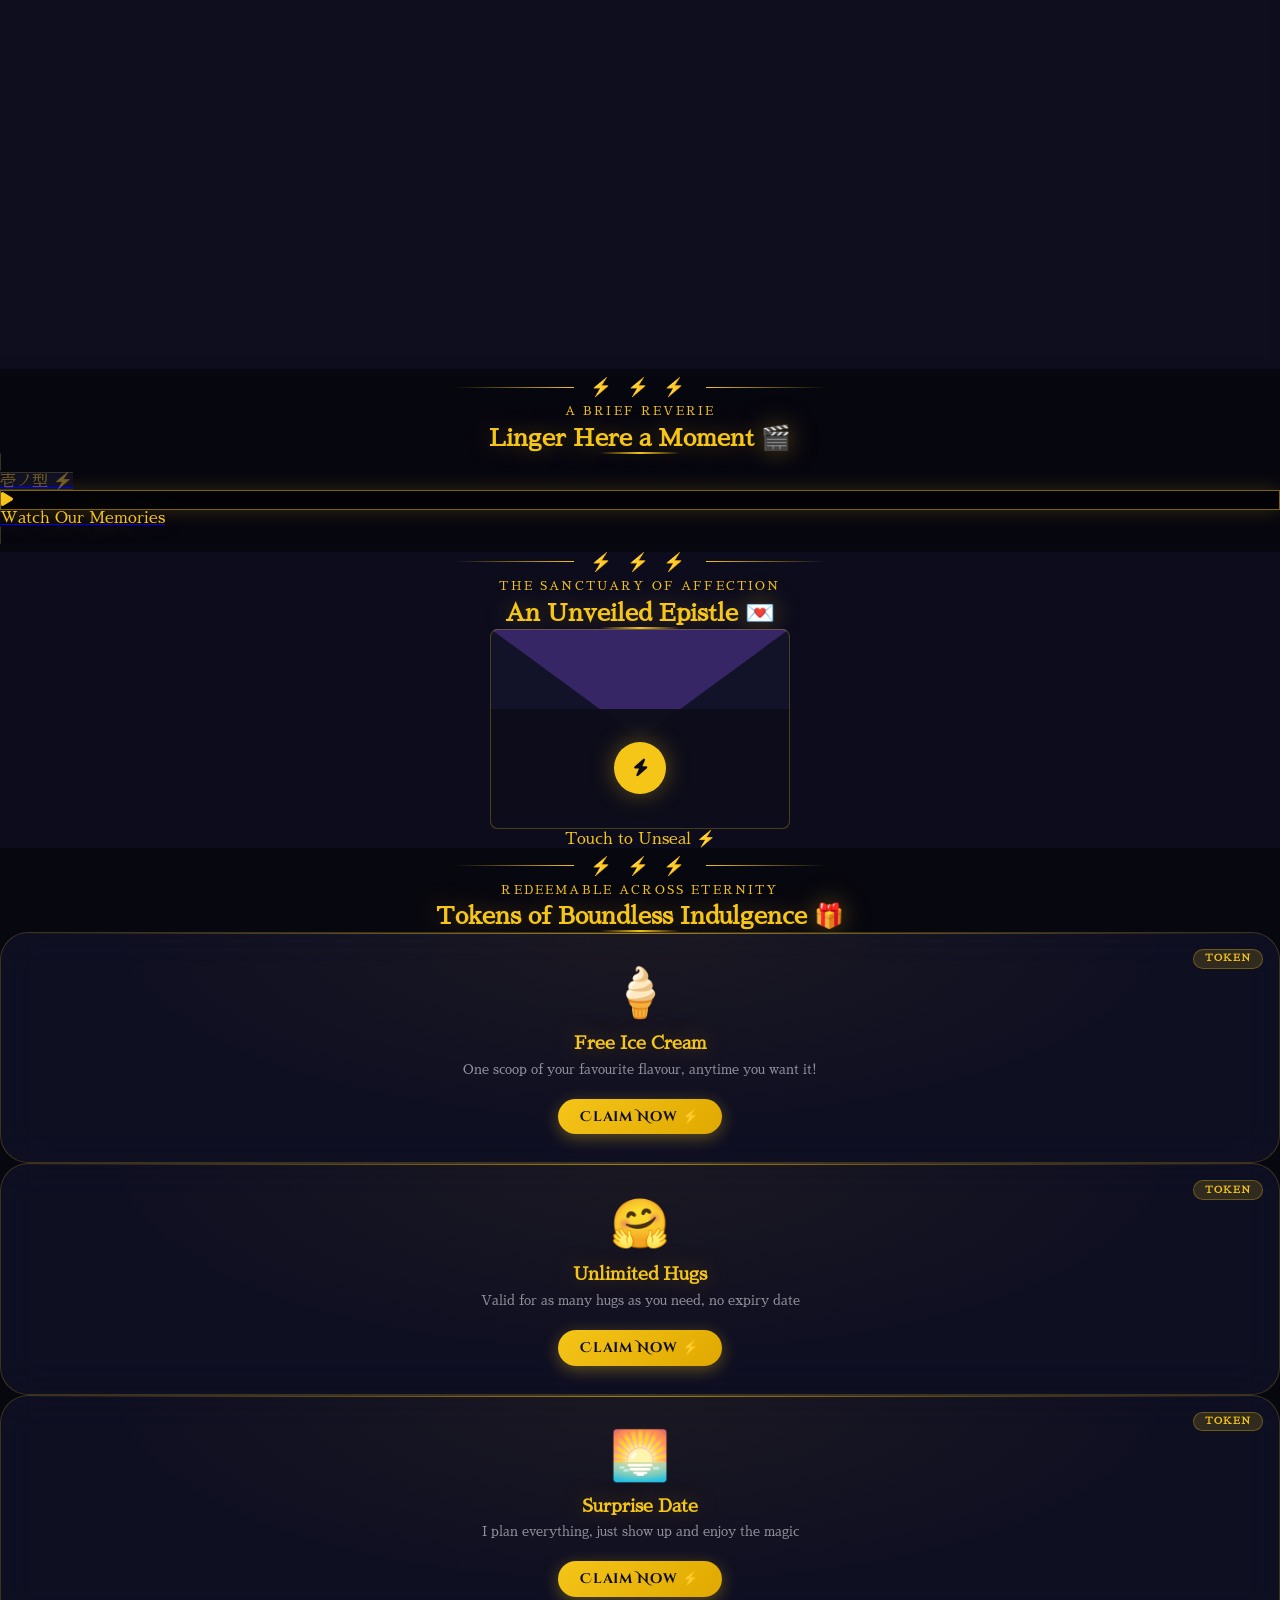
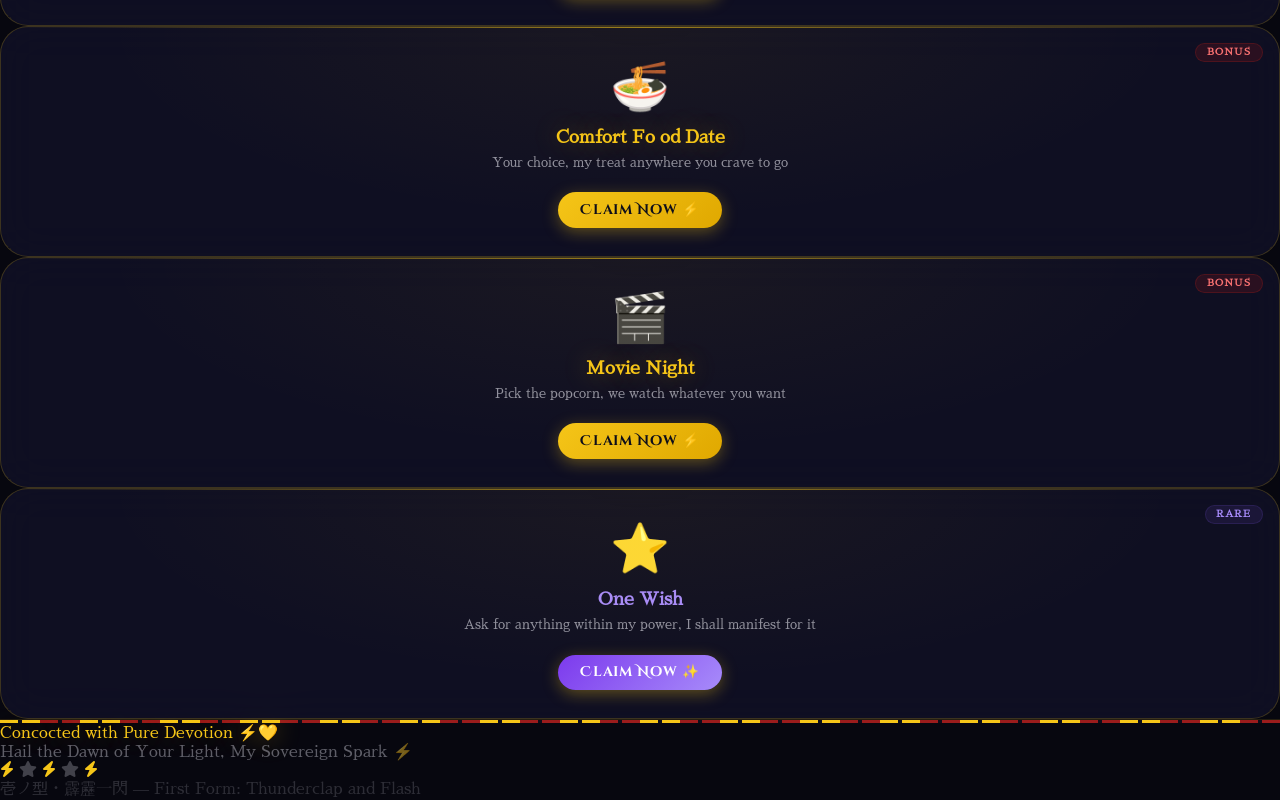
==== commit e345cf36: "Update index.html" ====
--- a/index.html
+++ b/index.html
@@ -3,7 +3,7 @@
 <head>
   <meta charset="UTF-8" />
   <meta name="viewport" content="width=device-width, initial-scale=1.0" />
-  <title>Hello dear!</title>
+  <title>Hello, dear!</title>
 
   <link rel="preconnect" href="https://fonts.googleapis.com" />
   <link rel="preconnect" href="https://fonts.gstatic.com" crossorigin />
@@ -372,17 +372,17 @@
             <p class="font-title text-3xl md:text-4xl thunder-text mb-6">Unto My Fondest Desire,</p>
             <div class="letter-body font-jp text-sm leading-loose">
    
-<p>Sayang, belakangan ini rasanya ada satu hal yang selalu mengganjal di pikiranku(seperti biasa, hehe). Tentang bagaimana kehadiran seseorang ternyata bisa perlahan mengubah cara kita memandang hidup.</p>
-
-<p>Melalui dirimu, aku belajar melihat banyak hal dari sudut pandang yang berbeda. Aku mengerti bahwasannya rasa syukur tidak selalu lahir dari hidup yang mudah, tetapi dari hati yang tetap teguh walaupun sudah melewati banyak hal yang melelahkan.</p>
-
-<p>Aku tau hidup mungkin tidak selalu memelukmu dengan lembut. Ada banyak hal yang datang tanpa permisi, banyak keadaan yang pelan-pelan membentukmu menjadi sosok wanita yang lebih kuat dan tegar. Tapi yang selalu membuatku kagum, setelah semua itu, kamu tetap menjadi sosok yang hangat, tetap peduli dengan dengan yang lain walau dengan keterbatasan yang ada, dan tetap bisa tersenyum dengan tulus walau sambil menyembunyikan luka:) </p>
-
-<p>Dulu aku sering berpikir bahwa manusia bisa dinilai hanya dari cara mereka berbicara, berpikir, dan memandang segala sesuatu. Sampai akhirnya aku sadar, nggak semua orang benar-benar punya ruang, waktu, dan kesempatan untuk hidup dengan utuh. Sebagian dari mereka cuma sedang sibuk bertahan dan mungkin kamu adalah salah satunya... Salah satu hal yang membuatku semakin mengagumimu... Di tengah banyak hal yang pernah mencoba menjatuhkanmu, kamu tidak pernah kehilangan dirimu sendiri.</p>
-
-<p>Mengenalmu membuatku jatuh cinta untuk kedua kalinya, namun bukan hanya kepadamu, tetapi juga kepada kehidupan itu sendiri. Hadirmu membuat banyak hal terasa lebih ringan, kamu mengajarkanku bahwa kebahagiaan ternyata tidak selalu hadir dalam hal-hal besar, kadang ia hanya berupa rasa nyaman saat bersama seseorang yang tepat.</p>
-
-<p>Di hari ini, seiring bertambahnya usiamu... Aku hanya berharap agar hidup bisa memelukmu dengan lebih lembut. Semoga semua hal baik yang selama ini kamu simpan diam-diam perlahan menemukan jalannya, dan semoga apa pun yang menunggu di depan sana... kita tetap bisa berjalan bersama selama mungkin. Walau kita sama-sama tahu, suatu saat semuanya akan berakhir, namun percayalah sayang... Dengan hadirmu, hidup ini selalu terasa abadi dan berarti. Yeah, cinta memang selayaknya diciptakan untuk menjadi abadi, walaupun berada di raga yang fana ini.</p>
+<p>Sayang, belakangan ini rasanya ada satu hal yang selalu mengganjal di pikiranku(seperti biasa, hehe). Tentang bagaimana kehadiran seseorang ternyata bisa perlahan mengubah cara kita memandang hidup. Dan orang itu adalah kamu</p>
+
+<p>Melalui dirimu, aku belajar melihat banyak hal dari sudut pandang yang berbeda. Aku mengerti bahwasannya rasa syukur tidak selalu lahir dari hidup yang mudah, tetapi dari hati yang bisa tetap teguh walaupun sudah melewati banyak hal yang melelahkan.</p>
+
+<p>Aku paham jika hidup mungkin tidak selalu memelukmu dengan lembut. Ada banyak hal yang datang tanpa permisi, banyak keadaan yang pelan-pelan membentukmu menjadi sosok wanita yang lebih kuat dan tegar. Tapi yang selalu membuatku kagum, setelah semua itu, kamu tetap menjadi sosok yang hangat, tetap peduli dengan dengan yang lain walau dengan keterbatasan yang ada, dan tetap bisa tersenyum dengan tulus walau sambil menyembunyikan luka:) </p>
+
+<p>Dahulu aku sering berpikir bahwa manusia hanya bisa dinilai hanya dari cara mereka berbicara, berpikir, dan memandang segala sesuatu. Sampai akhirnya aku sadar, bahawasannya tidak semua orang punya ruang, waktu, dan kesempatan untuk mendapatkan semua itu. Sebagian dari mereka hanya sedang sibuk bertahan... Dan mungkin juga kamu adalah salah satunya. Satu hal yang membuatku semakin mengagumimu... Di tengah banyak hal yang pernah mencoba menjatuhkanmu, kamu tidak pernah kehilangan dirimu sendiri.</p>
+
+<p>Mengenalmu membuat aku jatuh cinta untuk yang kedua kalinya. Bukan hanya kepadamu, tetapi juga kepada kehidupan itu sendiri. Hadirmu membuat banyak hal terasa lebih ringan, kamu mengajarkanku bahwa kebahagiaan ternyata tidak selalu hadir dalam hal-hal besar, kadang ia hanya berupa rasa nyaman saat bersama seseorang yang tepat.</p>
+
+<p>Di hari ini, seiring bertambahnya usiamu... Aku hanya berharap agar hidup bisa memelukmu dengan lebih lembut. Semoga semua harapan dan hal baik yang kamu semai perlahan menemukan jalannya, dan semoga apa pun yang menunggu di depan sana... kita tetap bisa berjalan bersama, berlayar mengarungi luasnya samudera kehidupan. Walau kita sama-sama tahu, suatu saat semuanya akan berakhir, namun percayalah sayang... Dengan hadirmu, hidup ini selalu terasa abadi dan berarti. Yeah, cinta memang selayaknya diciptakan untuk menjadi abadi, walaupun berada di raga yang fana ini.</p>
 
 
               <p class="font-title text-2xl md:text-3xl thunder-text">Evermore Thine,</p>
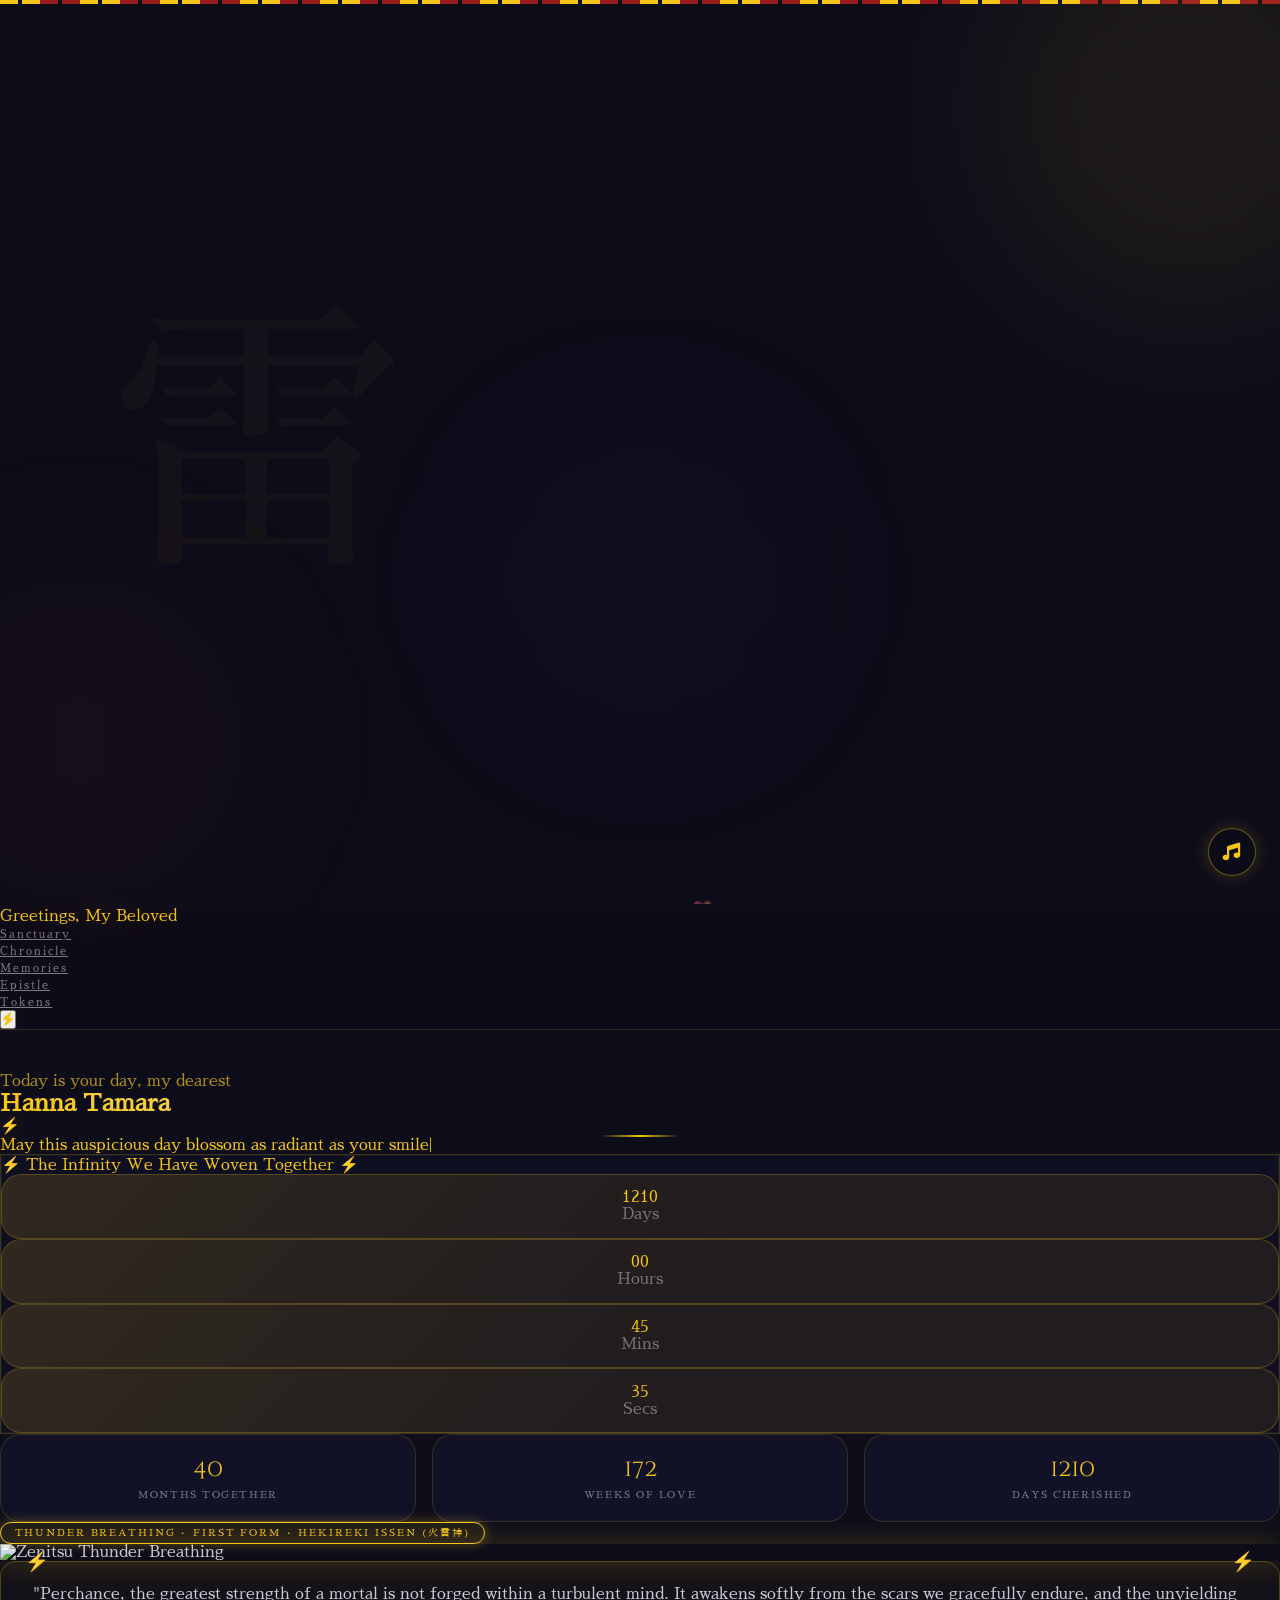
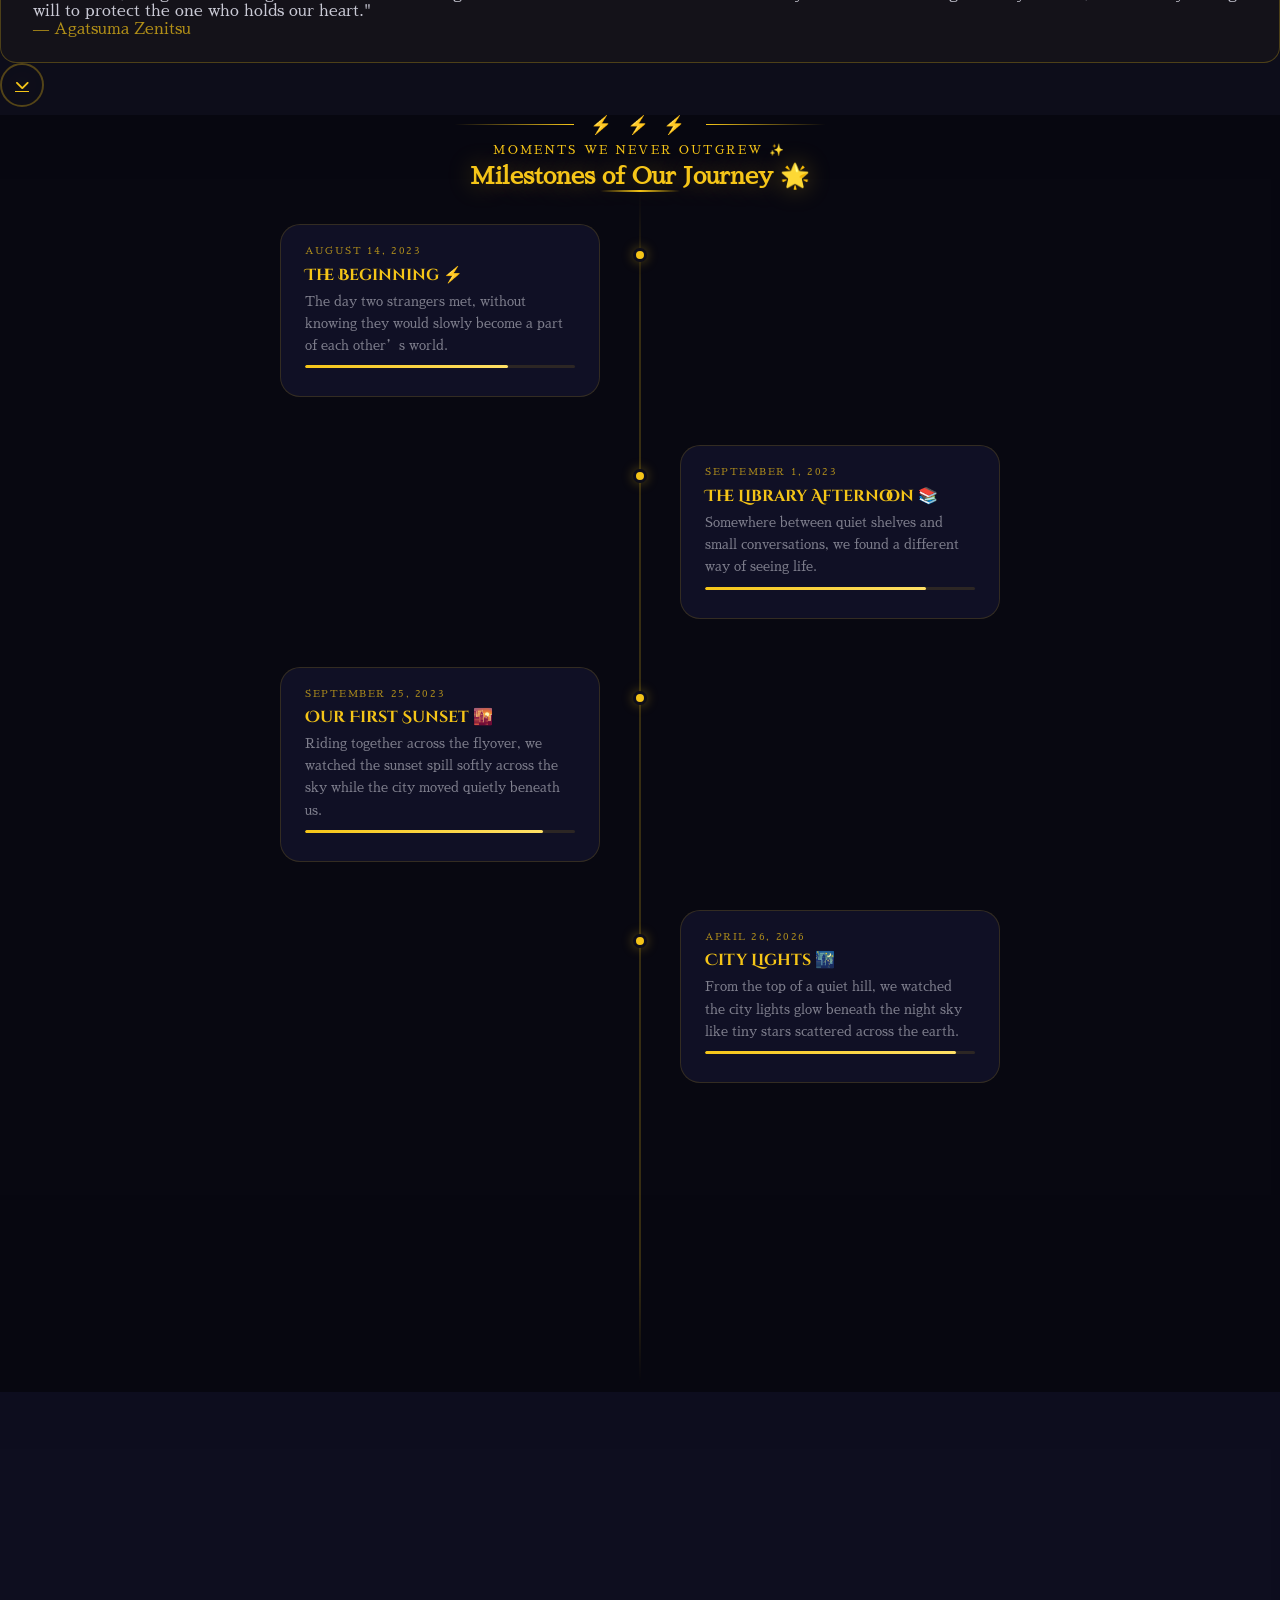
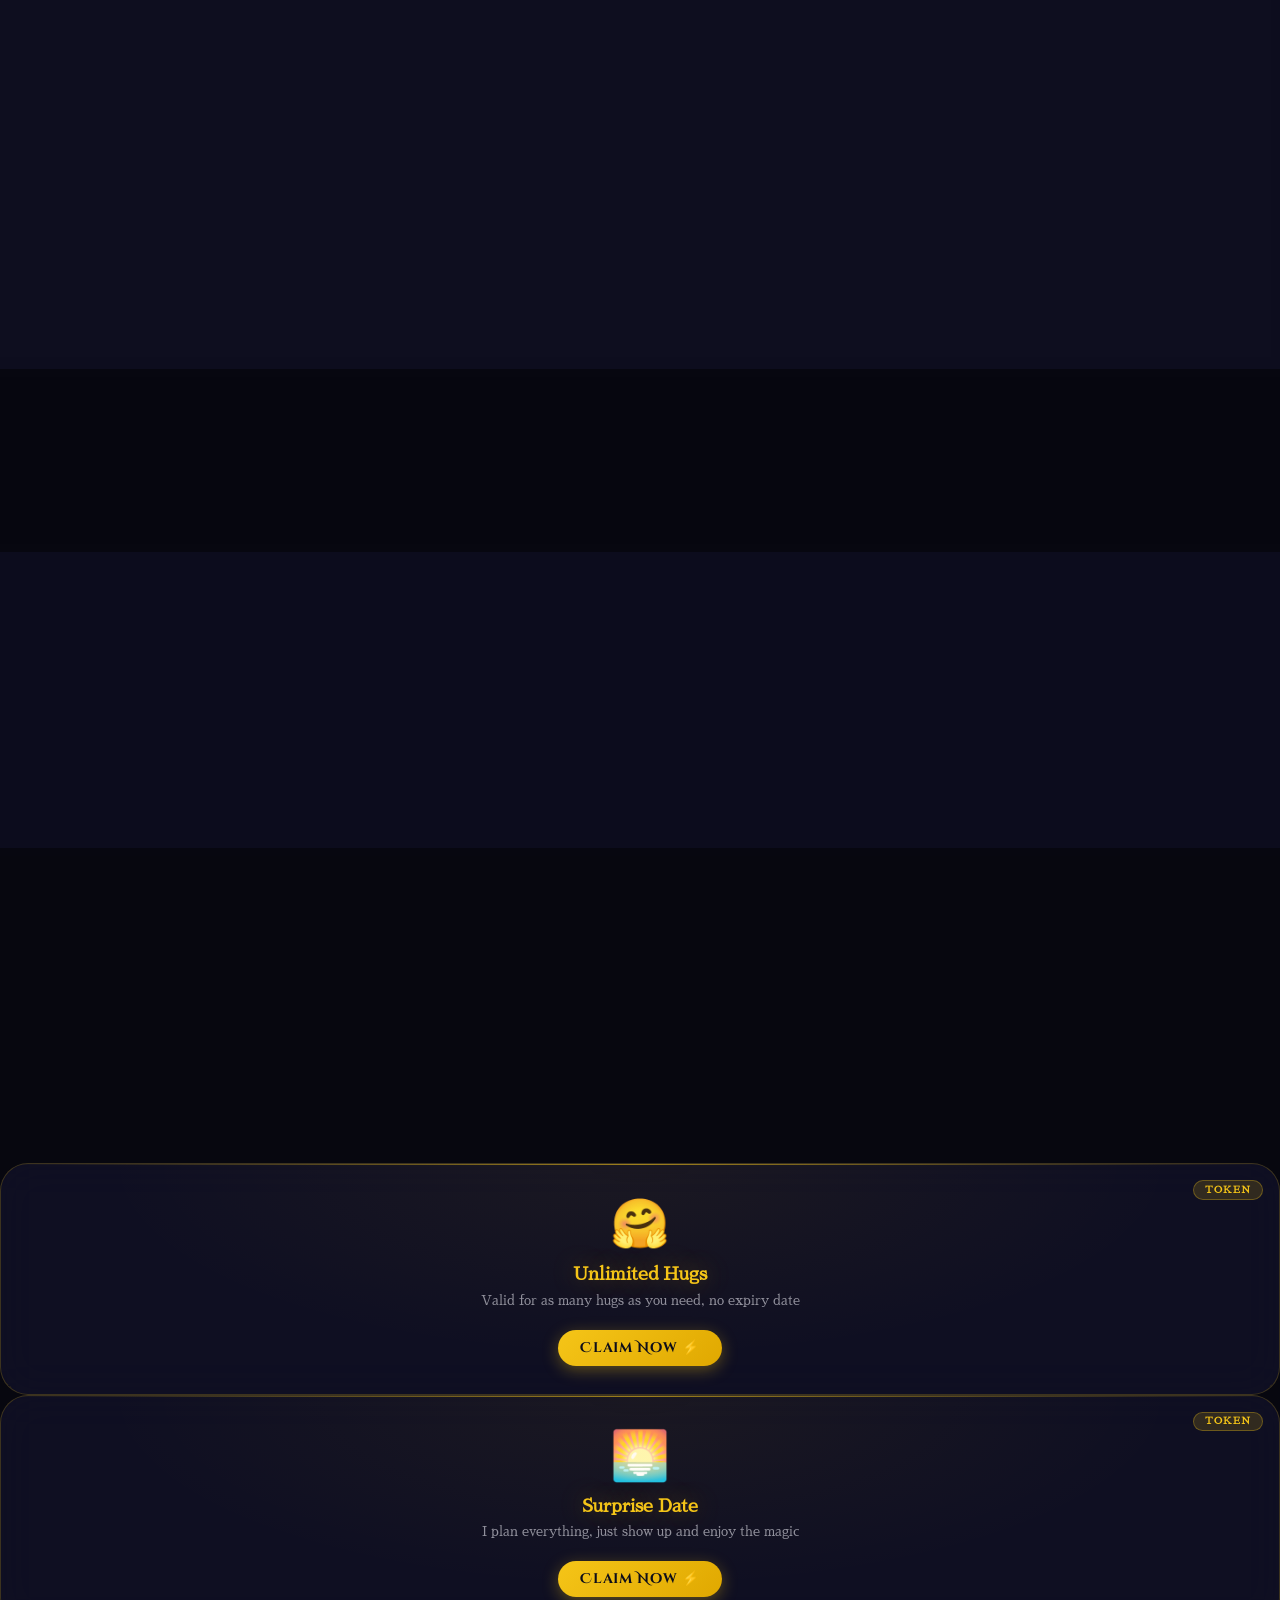
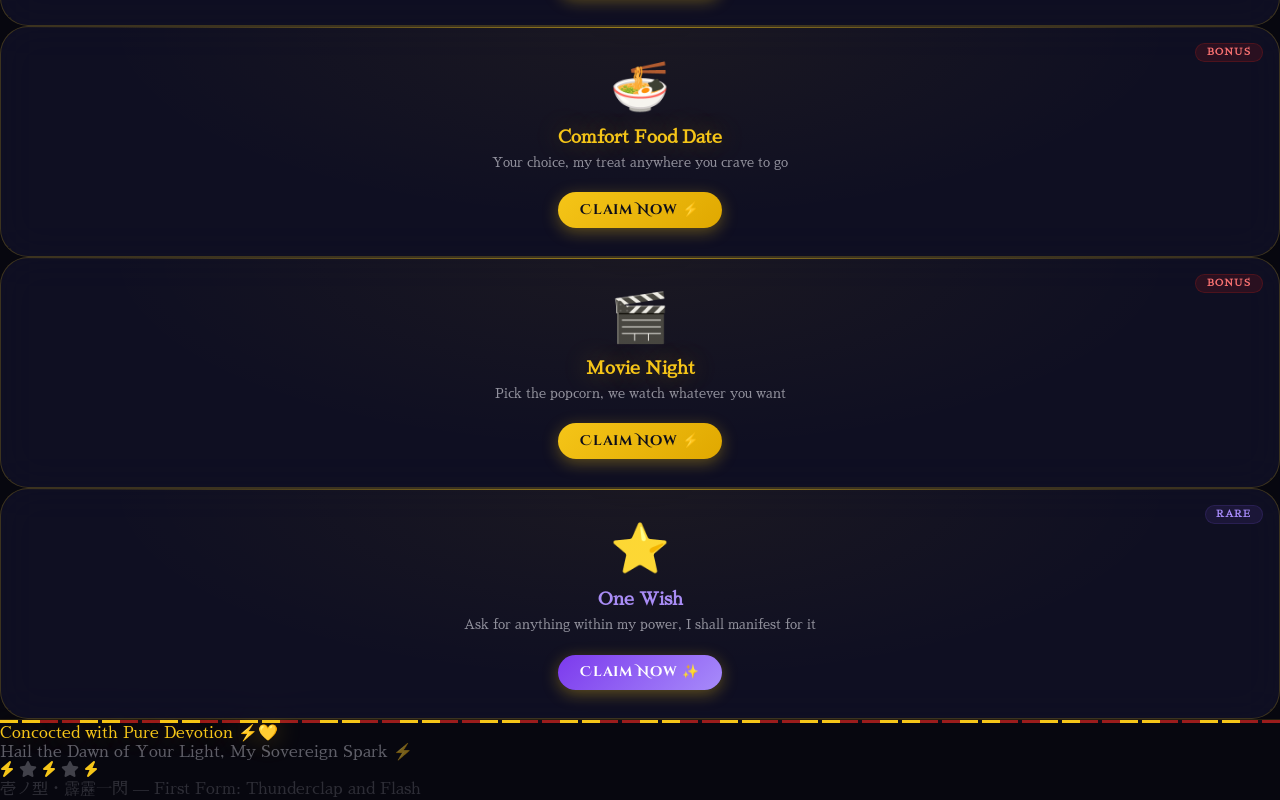
==== commit b8a3d435: "Update index.html" ====
--- a/index.html
+++ b/index.html
@@ -284,7 +284,7 @@
         <div class="katana-line mt-4"></div>
       </div>
 
-      <!-- Classic Slider (remaining photos) -->
+      <!-- Classic Slider -->
       <div class="mt-8 reveal">
         <p class="text-center text-xs tracking-widest uppercase mb-6" style="color:rgba(245,197,24,0.5)"/p>
         <div class="gallery-slider-wrapper">
@@ -304,7 +304,6 @@
         </div>
         <div class="flex justify-center gap-2 mt-4" id="galleryDots"></div>
       </div>
-    </div>
   </section>
 
   <!-- ══ VIDEO ═══════════════════════════════════ -->
@@ -434,10 +433,10 @@
           <div class="coupon-holes"><span></span><span></span></div>
         </div>
 
-        <div class="coupon-card reveal stagger-1" data-emoji="🍜" data-label="Comfort Fo od Date">
+        <div class="coupon-card reveal stagger-1" data-emoji="🍜" data-label="Comfort Food Date">
           <div class="coupon-badge" style="background:rgba(155,28,28,0.2);color:#f87171;border:1px solid rgba(155,28,28,0.3)">BONUS</div>
           <div class="coupon-icon">🍜</div>
-          <h3 class="coupon-title font-title thunder-text">Comfort Fo od Date</h3>
+          <h3 class="coupon-title font-title thunder-text">Comfort Food Date</h3>
           <p class="coupon-desc font-jp text-xs" style="color:rgba(201,201,212,0.7)">Your choice, my treat anywhere you crave to go</p>
           <button class="coupon-btn font-title tracking-widest">Claim Now ⚡</button>
           <div class="coupon-holes"><span></span><span></span></div>
